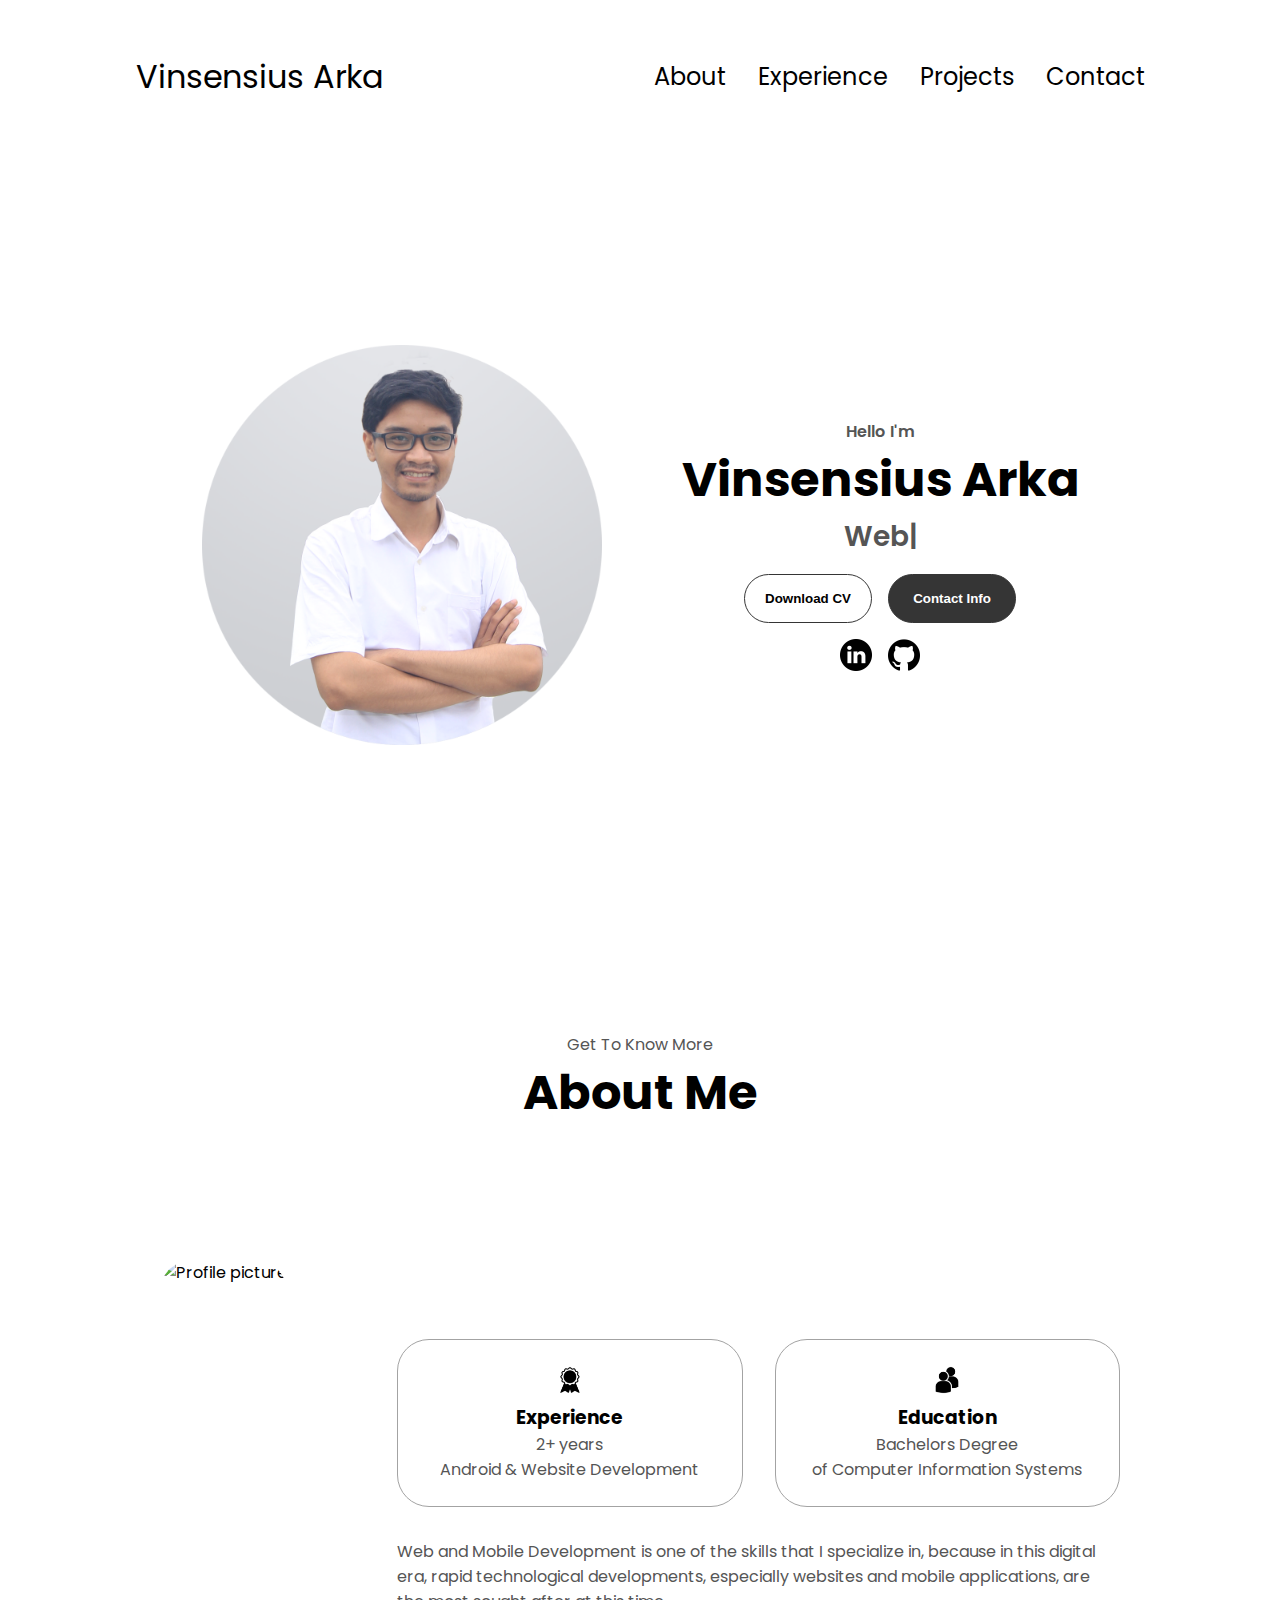
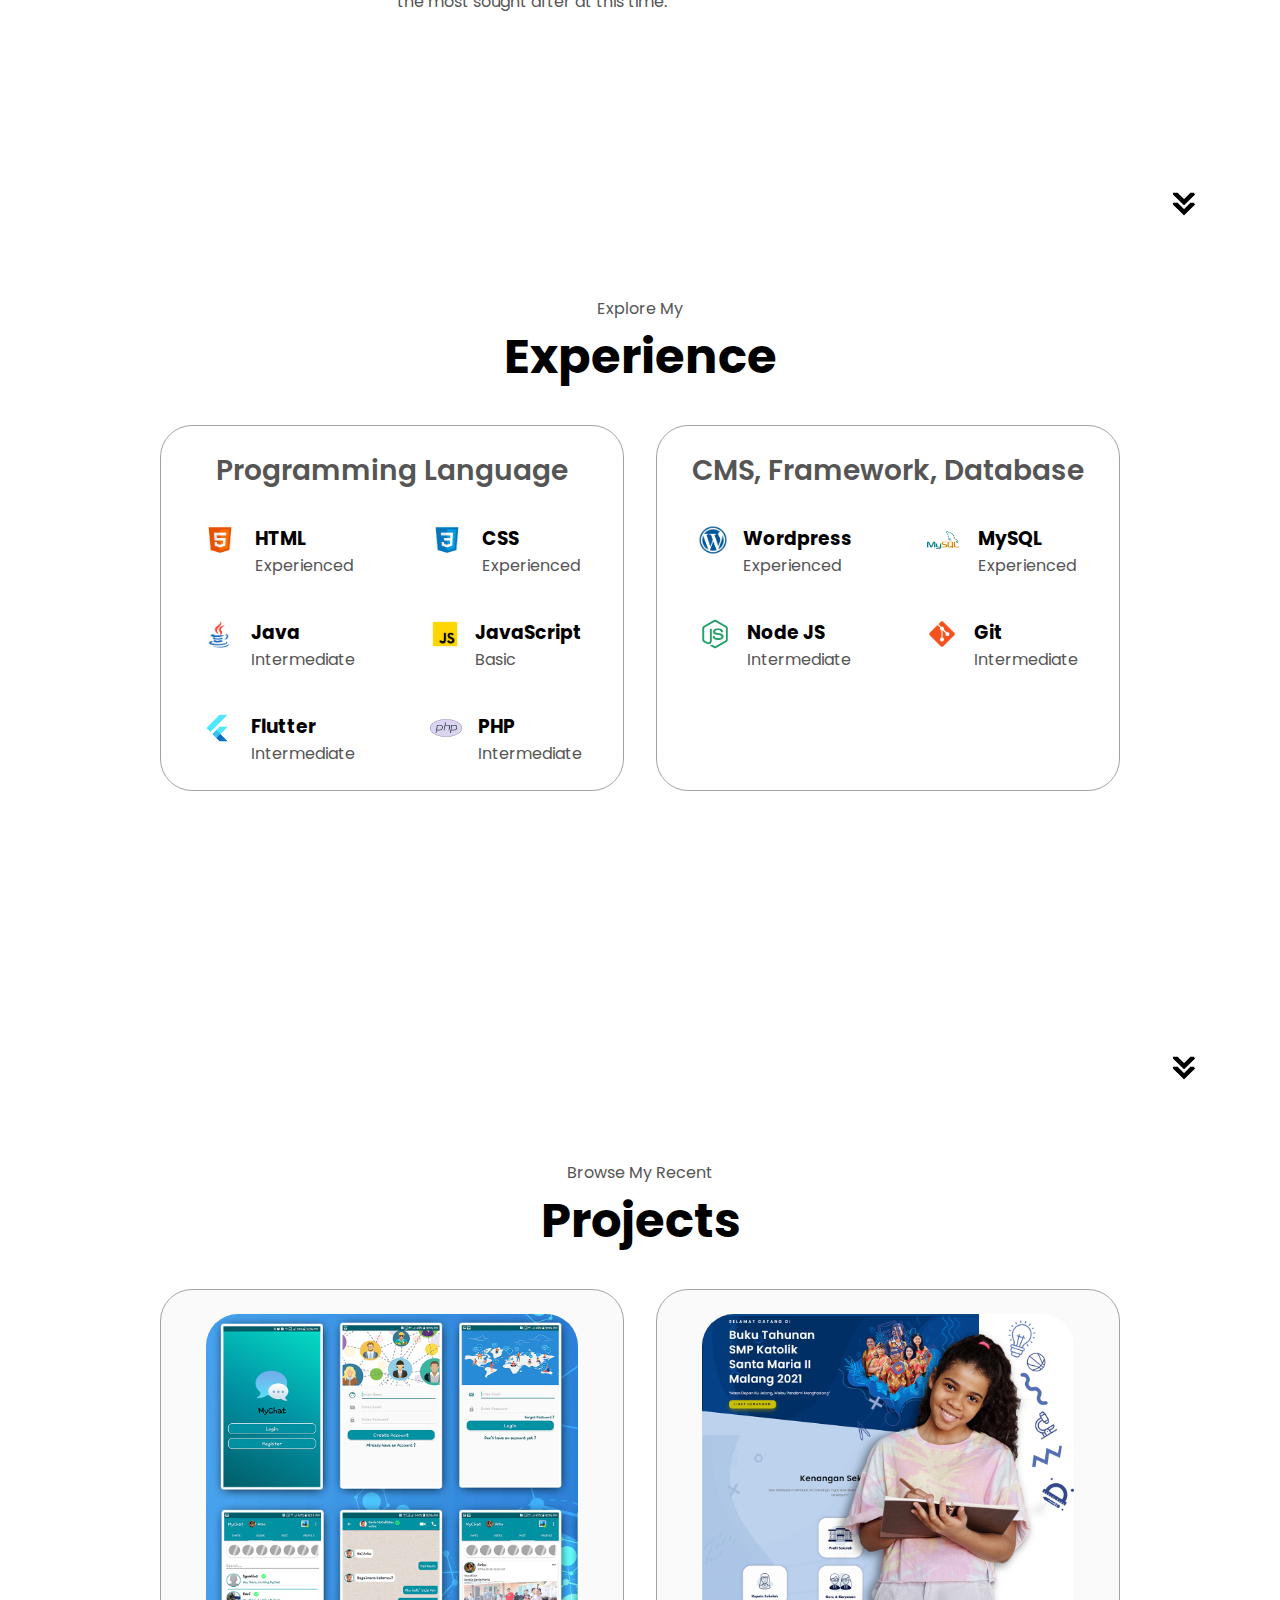
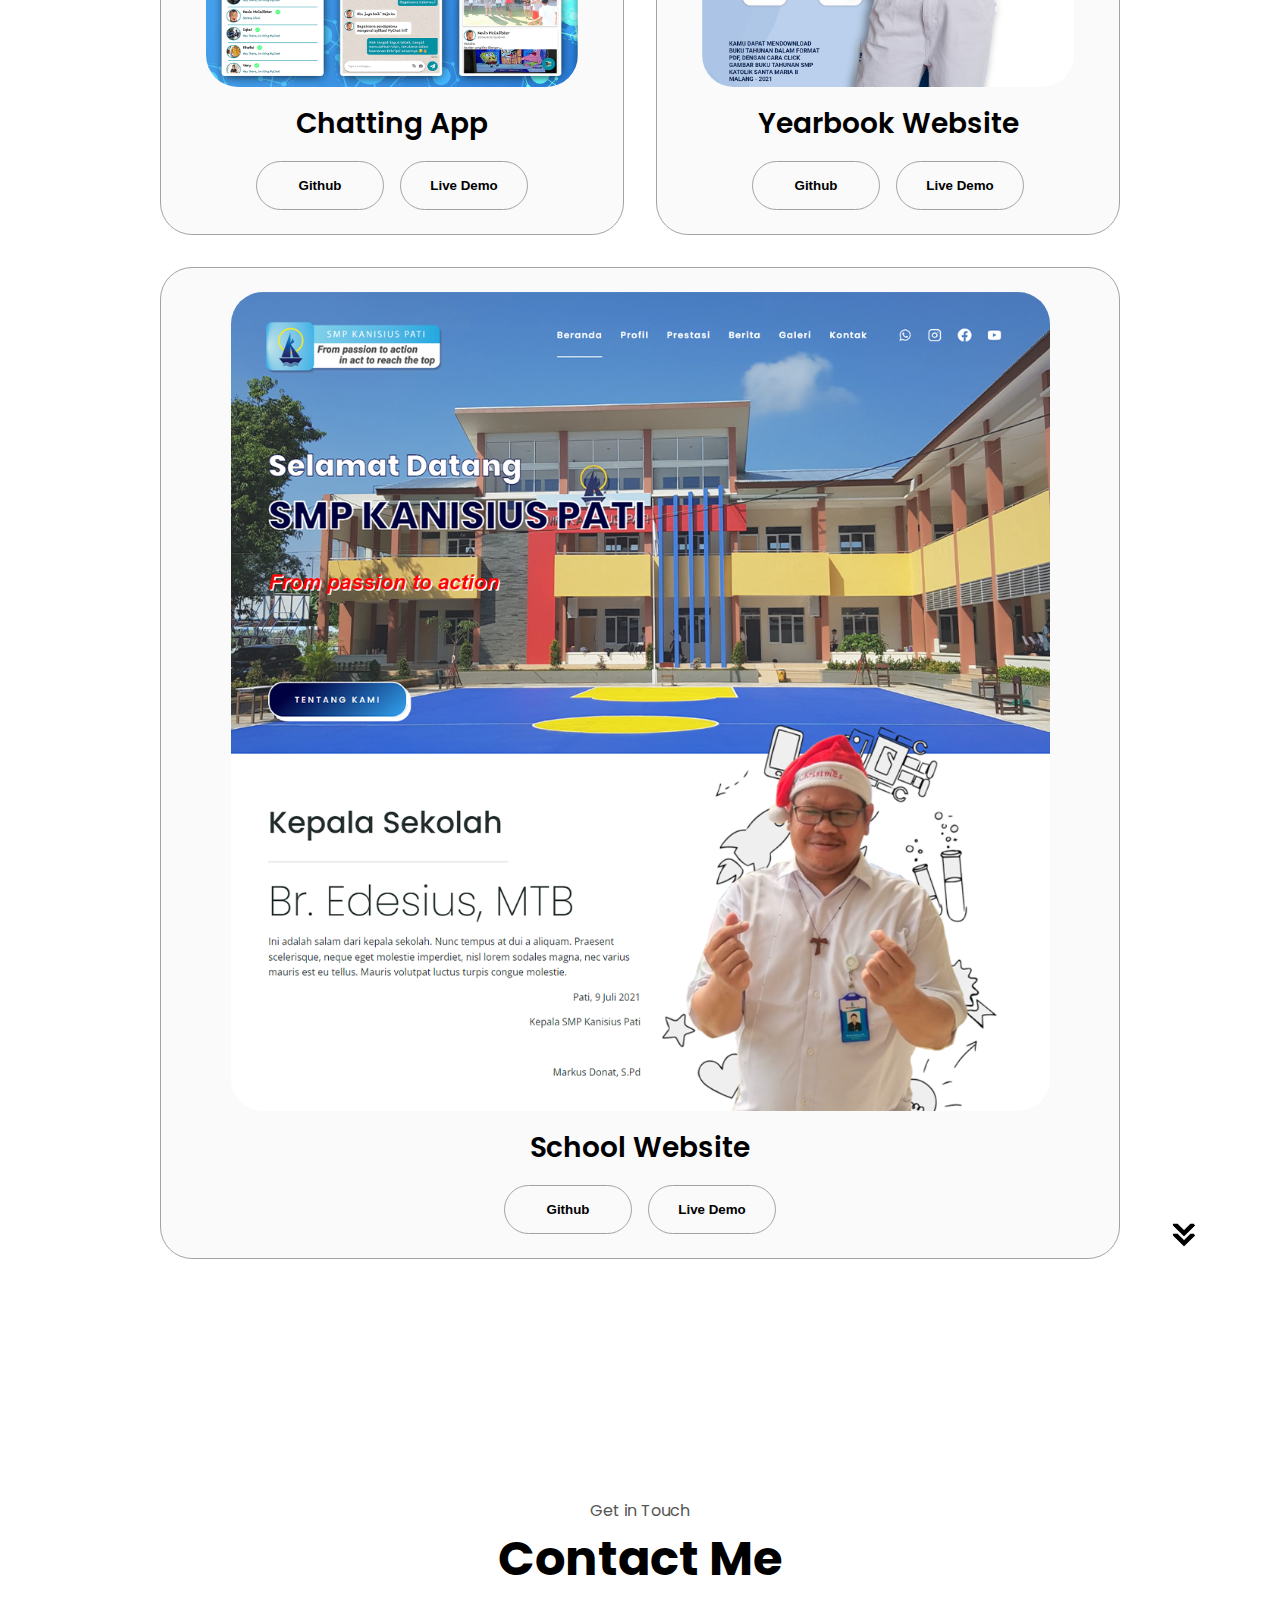
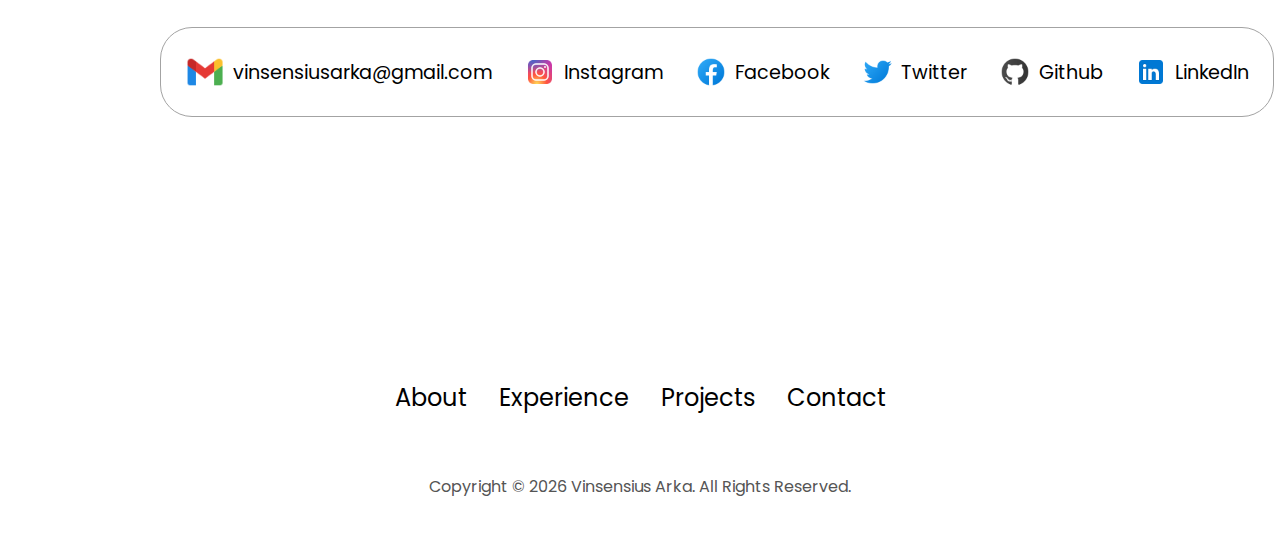
==== index.html @ d962a987 "My Website" ====
<!DOCTYPE html>
<html lang="en">
  <head>
    <meta charset="UTF-8" />
    <meta http-equiv="X-UA-Compatible" content="IE=edge" />
    <meta name="viewport" content="width=device-width, initial-scale=1.0" />
    <title>Vinsensius Arka</title>
    <link rel="shortcut icon" href="./assets/favicon.ico" type="image/x-icon">
    <link rel="stylesheet" href="style.css" />
    <link rel="stylesheet" href="mediaqueries.css" />
    <script type="text/javascript">window.$crisp=[];window.CRISP_WEBSITE_ID="7144d495-a259-47f3-8558-6c69aba74b64";(function(){d=document;s=d.createElement("script");s.src="https://client.crisp.chat/l.js";s.async=1;d.getElementsByTagName("head")[0].appendChild(s);})();</script>
  </head>
  <body>
    <nav id="desktop-nav">
      <div class="logo">Vinsensius Arka</div>
      <div>
        <ul class="nav-links">
          <li><a href="#about">About</a></li>
          <li><a href="#experience">Experience</a></li>
          <li><a href="#projects">Projects</a></li>
          <li><a href="#contact">Contact</a></li>
        </ul>
      </div>
    </nav>
    <nav id="hamburger-nav">
      <div class="logo">Vinsensius Arka</div>
      <div class="hamburger-menu">
        <div class="hamburger-icon" onclick="toggleMenu()">
          <span></span>
          <span></span>
          <span></span>
        </div>
        <div class="menu-links">
          <li><a href="#about" onclick="toggleMenu()">About</a></li>
          <li><a href="#experience" onclick="toggleMenu()">Experience</a></li>
          <li><a href="#projects" onclick="toggleMenu()">Projects</a></li>
          <li><a href="#contact" onclick="toggleMenu()">Contact</a></li>
        </div>
      </div>
    </nav>
    <section id="profile">
      <div class="section__pic-container">
        <img src="./assets/arko-pic.png" alt="Vinsensius Arka profile picture" />
      </div>
      <div class="section__text">
        <p class="section__text__p1">Hello I'm</p>
        <h1 class="title">Vinsensius Arka</h1>
        <p class="section__text__p2">
          <span class="typeWriter" data-checkVisible="true" data-end="3000" data-speed="2" data-text='["Web Developer", "Mobile Developer"]'></span></p>
        <div class="btn-container">
          <button
            class="btn btn-color-2"
            onclick="window.open('./assets/cv-vinsensiusarka.pdf')"
          >
            Download CV
          </button>
          <button class="btn btn-color-1" onclick="location.href='index.html#contact'">
            Contact Info
          </button>
        </div>
        <div id="socials-container">
          <img
            src="./assets/linkedin.png"
            alt="My LinkedIn profile"
            class="icon"
            onclick="location.href='https://www.linkedin.com/in/vinsensius-arka-a2185a229/'"/>
          <img
            src="./assets/github.png"
            alt="My Github profile"
            class="icon"
            onclick="location.href='https://github.com/vinsensiusarko'"/>
        </div>
      </div>
    </section>
    <section id="about">
      <p class="section__text__p1">Get To Know More</p>
      <h1 class="title">About Me</h1>
      <div class="section-container">
        <div class="section__pic-container">
          <img
            src="./assets/arko-about.png"
            alt="Profile picture"
            class="about-pic"
          />
        </div>
        <div class="about-details-container">
          <div class="about-containers">
            <div class="details-container">
              <img
                src="./assets/experience.png"
                alt="Experience icon"
                class="icon"
              />
              <h3>Experience</h3>
              <p>2+ years <br />Android & Website Development</p>
            </div>
            <div class="details-container">
              <img
                src="./assets/education.png"
                alt="Education icon"
                class="icon"
              />
              <h3>Education</h3>
              <p>Bachelors Degree<br />of Computer Information Systems</p>
            </div>
          </div>
          <div class="text-container">
            <p>Web and Mobile Development is one of the skills that I specialize in, because in this digital era, rapid technological developments, especially websites and mobile applications, are the most sought after at this time.</span></p>
          </div>
        </div>
      </div>
      <img
        src="./assets/arrow.png"
        alt="Arrow icon"
        class="icon arrow"
        onclick="location.href='index.html#experience'"/>
    </section>
    <section id="experience">
      <p class="section__text__p1">Explore My</p>
      <h1 class="title">Experience</h1>
      <div class="experience-details-container">
        <div class="about-containers">
          <div class="details-container">
            <h2 class="experience-sub-title">Programming Language</h2>
            <div class="article-container">
              <article>
                <img
                  src="./assets/html.png"
                  alt="Experience icon"
                  class="icon"/>
                <div>
                  <h3>HTML</h3>
                  <p>Experienced</p>
                </div>
              </article>
              <article>
                <img
                  src="./assets/css.png"
                  alt="Experience icon"
                  class="icon"/>
                <div>
                  <h3>CSS</h3>
                  <p>Experienced</p>
                </div>
              </article>
              <article>
                <img
                  src="./assets/java.png"
                  alt="Experience icon"
                  class="icon"/>
                <div>
                  <h3>Java</h3>
                  <p>Intermediate</p>
                </div>
              </article>
              <article>
                <img
                  src="./assets/javascript.png"
                  alt="Experience icon"
                  class="icon"/>
                <div>
                  <h3>JavaScript</h3>
                  <p>Basic</p>
                </div>
              </article>
              <article>
                <img
                  src="./assets/flutter.png"
                  alt="Experience icon"
                  class="icon"/>
                <div>
                  <h3>Flutter</h3>
                  <p>Intermediate</p>
                </div>
              </article>
              <article>
                <img
                  src="./assets/php.png"
                  alt="Experience icon"
                  class="icon"/>
                <div>
                  <h3>PHP</h3>
                  <p>Intermediate</p>
                </div>
              </article>
            </div>
          </div>
          <div class="details-container">
            <h2 class="experience-sub-title">CMS, Framework, Database</h2>
            <div class="article-container">
              <article>
                <img
                  src="./assets/wordpress.png"
                  alt="Experience icon"
                  class="icon"/>
                <div>
                  <h3>Wordpress</h3>
                  <p>Experienced</p>
                </div>
              </article>
              <article>
                <img
                  src="./assets/mysql.png"
                  alt="Experience icon"
                  class="icon"/>
                <div>
                  <h3>MySQL</h3>
                  <p>Experienced</p>
                </div>
              </article>
              <article>
                <img
                  src="./assets/node-js.png"
                  alt="Experience icon"
                  class="icon"/>
                <div>
                  <h3>Node JS</h3>
                  <p>Intermediate</p>
                </div>
              </article>
              <article>
                <img
                  src="./assets/git.png"
                  alt="Experience icon"
                  class="icon"/>
                <div>
                  <h3>Git</h3>
                  <p>Intermediate</p>
                </div>
              </article>
            </div>
          </div>
        </div>
      </div>
      <img
        src="./assets/arrow.png"
        alt="Arrow icon"
        class="icon arrow"
        onclick="location.href='index.html#projects'"/>
    </section>
    <section id="projects">
      <p class="section__text__p1">Browse My Recent</p>
      <h1 class="title">Projects</h1>
      <div class="experience-details-container">
        <div class="about-containers">
          <div class="details-container color-container">
            <div class="article-container">
              <img
                src="./assets/portfolio-1.png"
                alt="Project 1"
                class="project-img"
              />
            </div>
            <h2 class="experience-sub-title project-title">Chatting App</h2>
            <div class="btn-container">
              <button
                class="btn btn-color-2 project-btn"
                onclick="location.href='https://github.com/vinsensiusarko/MyChat'"
              >
                Github
              </button>
              <button
                class="btn btn-color-2 project-btn"
                onclick="location.href='#'"
              >
                Live Demo
              </button>
            </div>
          </div>
          <div class="details-container color-container">
            <div class="article-container">
              <img
                src="./assets/portfolio-2.png"
                alt="Project 2"
                class="project-img"
              />
            </div>
            <h2 class="experience-sub-title project-title">Yearbook Website</h2>
            <div class="btn-container">
              <button
                class="btn btn-color-2 project-btn"
                onclick="location.href='#'"
              >
                Github
              </button>
              <button
                class="btn btn-color-2 project-btn"
                onclick="location.href='#'"
              >
                Live Demo
              </button>
            </div>
          </div>
          <div class="details-container color-container">
            <div class="article-container">
              <img
                src="./assets/portfolio-3.png"
                alt="Project 3"
                class="project-img"
              />
            </div>
            <h2 class="experience-sub-title project-title">School Website</h2>
            <div class="btn-container">
              <button
                class="btn btn-color-2 project-btn"
                onclick="location.href='#'"
              >
                Github
              </button>
              <button
                class="btn btn-color-2 project-btn"
                onclick="location.href='https://smpkanisiuspati.sch.id/'"
              >
                Live Demo
              </button>
            </div>
          </div>
        </div>
      </div>
      <img
      src="./assets/arrow.png"
      alt="Arrow icon"
      class="icon arrow"
      onclick="location.href='index.html#contact'"/>
    </section>
    <section id="contact">
      <p class="section__text__p1">Get in Touch</p>
      <h1 class="title">Contact Me</h1>
      <div class="contact-info-upper-container">
        <div class="contact-info-container">
          <img
            src="./assets/logo-mail.png"
            alt="Email icon"
            class="icon contact-icon email-icon"/>
          <p><a href="mailto:vinsensiusarka@gmail.com">vinsensiusarka@gmail.com</a></p>
        </div>
        <div class="contact-info-container">
          <img
            src="./assets/logo-instagram.png"
            alt="LinkedIn icon"
            class="icon contact-icon"/>
          <p><a href="https://www.instagram.com/vinsensiusarko/" target="_blank">Instagram</a></p>
        </div>
        <div class="contact-info-container">
          <img
            src="./assets/logo-facebook.png"
            alt="LinkedIn icon"
            class="icon contact-icon"/>
          <p><a href="https://www.facebook.com/vinsensiusarko" target="_blank">Facebook</a></p>
        </div>
        <div class="contact-info-container">
          <img
            src="./assets/logo-twitter.png"
            alt="LinkedIn icon"
            class="icon contact-icon"/>
          <p><a href="https://twitter.com/vinsensiusarko" target="_blank">Twitter</a></p>
        </div>
        <div class="contact-info-container">
          <img
            src="./assets/logo-github.png"
            alt="LinkedIn icon"
            class="icon contact-icon"/>
          <p><a href="https://github.com/vinsensiusarko" target="_blank">Github</a></p>
        </div>
        <div class="contact-info-container">
          <img
            src="./assets/logo-linkedin.png"
            alt="LinkedIn icon"
            class="icon contact-icon"/>
          <p><a href="https://www.linkedin.com/in/vinsensius-arka-a2185a229/" target="_blank">LinkedIn</a></p>
        </div>
      </div>
    </section>
    <footer>
      <nav>
        <div class="nav-links-container">
          <ul class="nav-links">
            <li><a href="#about">About</a></li>
            <li><a href="#experience">Experience</a></li>
            <li><a href="#projects">Projects</a></li>
            <li><a href="#contact">Contact</a></li>
          </ul>
        </div>
      </nav>
      <p>Copyright &#169; <script>document.write(new Date().getFullYear())</script> Vinsensius Arka. All Rights Reserved.</p>
    </footer>
    <script src="script.js"></script>
    <script src ="typelighter.min.js"></script>
  </body>
</html>
---- style.css ----
/* GENERAL */

@import url("https://fonts.googleapis.com/css2?family=Poppins:wght@300;400;500;600&display=swap");

* {
  margin: 0;
  padding: 0;
}

body {
  font-family: "Poppins", sans-serif;
}

html {
  scroll-behavior: smooth;
}

p {
  color: rgb(85, 85, 85);
}

/* TRANSITION */

a,
.btn {
  transition: all 300ms ease;
}

/* DESKTOP NAV */

nav,
.nav-links {
  display: flex;
}

nav {
  justify-content: space-around;
  align-items: center;
  height: 17vh;
}

.nav-links {
  gap: 2rem;
  list-style: none;
  font-size: 1.5rem;
}

a {
  color: black;
  text-decoration: none;
  text-decoration-color: white;
}

a:hover {
  color: grey;
  text-decoration: underline;
  text-underline-offset: 1rem;
  text-decoration-color: rgb(181, 181, 181);
}

.logo {
  font-size: 2rem;
}

.logo:hover {
  cursor: default;
}

/* HAMBURGER MENU */

#hamburger-nav {
  display: none;
}

.hamburger-menu {
  position: relative;
  display: inline-block;
}

.hamburger-icon {
  display: flex;
  flex-direction: column;
  justify-content: space-between;
  height: 24px;
  width: 30px;
  cursor: pointer;
}

.hamburger-icon span {
  width: 100%;
  height: 2px;
  background-color: black;
  transition: all 0.3 ease-in-out;
}

.menu-links {
  position: absolute;
  top: 100%;
  right: 0;
  background-color: white;
  width: fit-content;
  max-height: 0;
  overflow: hidden;
  transition: all 0.3 ease-in-out;
}

.menu-links a {
  display: block;
  padding: 10px;
  text-align: center;
  font-size: 1.5rem;
  color: black;
  text-decoration: none;
  transition: all 0.3 ease-in-out;
}

.menu-links li {
  list-style: none;
}

.menu-links.open {
  max-height: 300px;
}

.hamburger-icon.open span:first-child {
  transform: rotate(45deg) translate(10px, 5px);
}

.hamburger-icon.open span:nth-child(2) {
  opacity: 0;
}

.hamburger-icon.open span:last-child {
  transform: rotate(-45deg) translate(10px, -5px);
}

.hamburger-icon span:first-child {
  transform: none;
}

.hamburger-icon span:first-child {
  opacity: 1;
}

.hamburger-icon span:first-child {
  transform: none;
}

/* SECTIONS */

section {
  padding-top: 4vh;
  height: 96vh;
  margin: 0 10rem;
  box-sizing: border-box;
  min-height: fit-content;
}

.section-container {
  display: flex;
}

/* PROFILE SECTION */

#profile {
  display: flex;
  justify-content: center;
  gap: 5rem;
  height: 80vh;
}

.section__pic-container {
  display: flex;
  height: 400px;
  width: 400px;
  margin: auto 0;
}

.section__text {
  align-self: center;
  text-align: center;
}

.section__text p {
  font-weight: 600;
}

.section__text__p1 {
  text-align: center;
}

.section__text__p2 {
  font-size: 1.75rem;
  margin-bottom: 1rem;
}

.title {
  font-size: 3rem;
  text-align: center;
}

#socials-container {
  display: flex;
  justify-content: center;
  margin-top: 1rem;
  gap: 1rem;
}

/* ICONS */

.icon {
  cursor: pointer;
  height: 2rem;
}

/* BUTTONS */

.btn-container {
  display: flex;
  justify-content: center;
  gap: 1rem;
}

.btn {
  font-weight: 600;
  transition: all 300ms ease;
  padding: 1rem;
  width: 8rem;
  border-radius: 2rem;
}

.btn-color-1,
.btn-color-2 {
  border: rgb(53, 53, 53) 0.1rem solid;
}

.btn-color-1:hover,
.btn-color-2:hover {
  cursor: pointer;
}

.btn-color-1,
.btn-color-2:hover {
  background: rgb(53, 53, 53);
  color: white;
}

.btn-color-1:hover {
  background: rgb(0, 0, 0);
}

.btn-color-2 {
  background: none;
}

.btn-color-2:hover {
  border: rgb(255, 255, 255) 0.1rem solid;
}

.btn-container {
  gap: 1rem;
}

/* ABOUT SECTION */

#about {
  position: relative;
}

.about-containers {
  gap: 2rem;
  margin-bottom: 2rem;
  margin-top: 2rem;
}

.about-details-container {
  justify-content: center;
  flex-direction: column;
}

.about-containers,
.about-details-container {
  display: flex;
}

.about-pic {
  border-radius: 2rem;
}

.arrow {
  position: absolute;
  right: -5rem;
  bottom: 2.5rem;
}

.details-container {
  padding: 1.5rem;
  flex: 1;
  background: white;
  border-radius: 2rem;
  border: rgb(53, 53, 53) 0.1rem solid;
  border-color: rgb(163, 163, 163);
  text-align: center;
}

.section-container {
  gap: 4rem;
  height: 80%;
}

.section__pic-container {
  height: 400px;
  width: 400px;
  margin: auto 0;
}

/* EXPERIENCE SECTION */

#experience {
  position: relative;
}

.experience-sub-title {
  color: rgb(85, 85, 85);
  font-weight: 600;
  font-size: 1.75rem;
  margin-bottom: 2rem;
}

.experience-details-container {
  display: flex;
  justify-content: center;
  flex-direction: column;
}

.article-container {
  display: flex;
  text-align: initial;
  flex-wrap: wrap;
  flex-direction: row;
  gap: 2.5rem;
  justify-content: space-around;
}

article {
  display: flex;
  width: 10rem;
  justify-content: space-around;
  gap: 0.5rem;
}

article .icon {
  cursor: default;
}

/* PROJECTS SECTION */

#projects {
  position: relative;
}

.color-container {
  border-color: rgb(163, 163, 163);
  background: rgb(250, 250, 250);
}

.project-img {
  border-radius: 2rem;
  width: 90%;
  height: 90%;
}

.project-title {
  margin: 1rem;
  color: black;
}

.project-btn {
  color: black;
  border-color: rgb(163, 163, 163);
}

/* CONTACT */

#contact {
  display: flex;
  justify-content: center;
  flex-direction: column;
  height: 70vh;
}

.contact-info-upper-container {
  display: flex;
  justify-content: center;
  border-radius: 2rem;
  border: rgb(53, 53, 53) 0.1rem solid;
  border-color: rgb(163, 163, 163);
  background: (250, 250, 250);
  margin: 2rem auto;
  padding: 0.5rem;
}

.contact-info-container {
  display: flex;
  align-items: center;
  justify-content: center;
  gap: 0.5rem;
  margin: 1rem;
}

.contact-info-container p {
  font-size: larger;
}

.contact-icon {
  cursor: default;
}

.email-icon {
  height: 2.5rem;
}

/* FOOTER SECTION */

footer {
  height: 26vh;
  margin: 0 1rem;
}

footer p {
  text-align: center;
}

/* TYPE SCRIPT */

.cursor {
  color:inherit;
  position:relative;
  font:inherit;
  color:inherit;
  line-height: inherit;
  animation: Cursor 1s infinite;
}

@keyframes Cursor{
  0%{opacity: 1;}
  50%{opacity: 0;}
  100%{opacity: 1;}
}

/*404 Not Found Style*/
.fundo{
  animation: scales 3s alternate  infinite;
  transform-origin: center;
}
.pao-baixo{
   animation: rotatepao 14s cubic-bezier(.1,.49,.41,.97)  infinite;
  transform-origin: center;
}
.pao-cima{
   animation: rotatepao 7s 1s cubic-bezier(.1,.49,.41,.97)  infinite;
  transform-origin: center;
}
.olhos{animation: olhos   2s  alternate  infinite;
   transform-origin: center;
}

.left-sparks{animation: left-sparks   4s  alternate  infinite;
      transform-origin: 150px 156px;
}

.right-sparks{animation: left-sparks   4s  alternate  infinite;
      transform-origin: 310px 150px;
}

.olhos{animation: olhos   2s  alternate  infinite;
   transform-origin: center;
}
@keyframes scales{
  from { transform: scale(0.98)}
  to{ transform: scale(1)}
}

@keyframes rotatepao{
  0% { transform:  rotate(0deg)}
  50% , 60%{ transform:  rotate(-20deg)}
  100%{  transform:  rotate(0deg) }
 
}

@keyframes olhos{
  0%{
    transform: rotateX(0deg);
  }
   100%{
    transform: rotateX(30deg);
  }
}

@keyframes left-sparks{
  0%{
    opacity: 0; 
  }
  
}


.main{
  
  min-height: 600px;
  margin: 0px auto;
  width: auto;
  max-width: 460px;
  display: flex;
  align-items: center;
  justify-content: center;
}

.path {
  stroke-dasharray: 300;
  stroke-dashoffset: 300;
  animation: dash 4s   alternate infinite;
}

@keyframes dash{
   0%, 30%{
     fill: 4B4B62;
    stroke-dashoffset:   0;
  }
   80%,100%{
     fill: transparent;
    stroke-dashoffset:  -200;
  }
}

.text_sorry{
  margin: -100px auto;
  max-width: 460px;
}
---- mediaqueries.css ----
@media screen and (max-width: 1400px) {
  #profile {
    height: 83vh;
    margin-bottom: 6rem;
  }
  .about-containers {
    flex-wrap: wrap;
  }
}

@media screen and (max-width: 1200px) {
  #desktop-nav {
    display: none;
  }
  #hamburger-nav {
    display: flex;
  }
  #experience,
  .experience-details-container {
    margin-top: 2rem;
  }
  #profile,
  .section-container {
    display: block;
  }
  .arrow {
    display: none;
  }
  section,
  .section-container {
    height: fit-content;
  }
  section {
    margin: 0 5%;
  }
  .section__pic-container {
    width: 275px;
    height: 275px;
    margin: 0 auto 2rem;
  }
  .about-containers {
    margin-top: 0;
  }
}

@media screen and (max-width: 600px) {
  #contact,
  footer {
    height: 40vh;
  }
  #profile {
    height: 83vh;
    margin-bottom: 0;
  }
  article {
    font-size: 1rem;
  }
  footer nav {
    height: fit-content;
    margin-bottom: 2rem;
  }
  .about-containers,
  .contact-info-upper-container,
  .btn-container {
    flex-wrap: wrap;
  }
  .contact-info-container {
    margin: 0;
  }
  .contact-info-container p,
  .nav-links li a {
    font-size: 1rem;
  }
  .experience-sub-title {
    font-size: 1.25rem;
  }
  .logo {
    font-size: 1.5rem;
  }
  .nav-links {
    flex-direction: column;
    gap: 0.5rem;
    text-align: center;
  }
  .section__pic-container {
    width: auto;
    height: 46vw;
    justify-content: center;
  }
  .section__text__p2 {
    font-size: 1.25rem;
  }
  .title {
    font-size: 2rem;
  }
  .text-container {
    text-align: justify;
  }
}
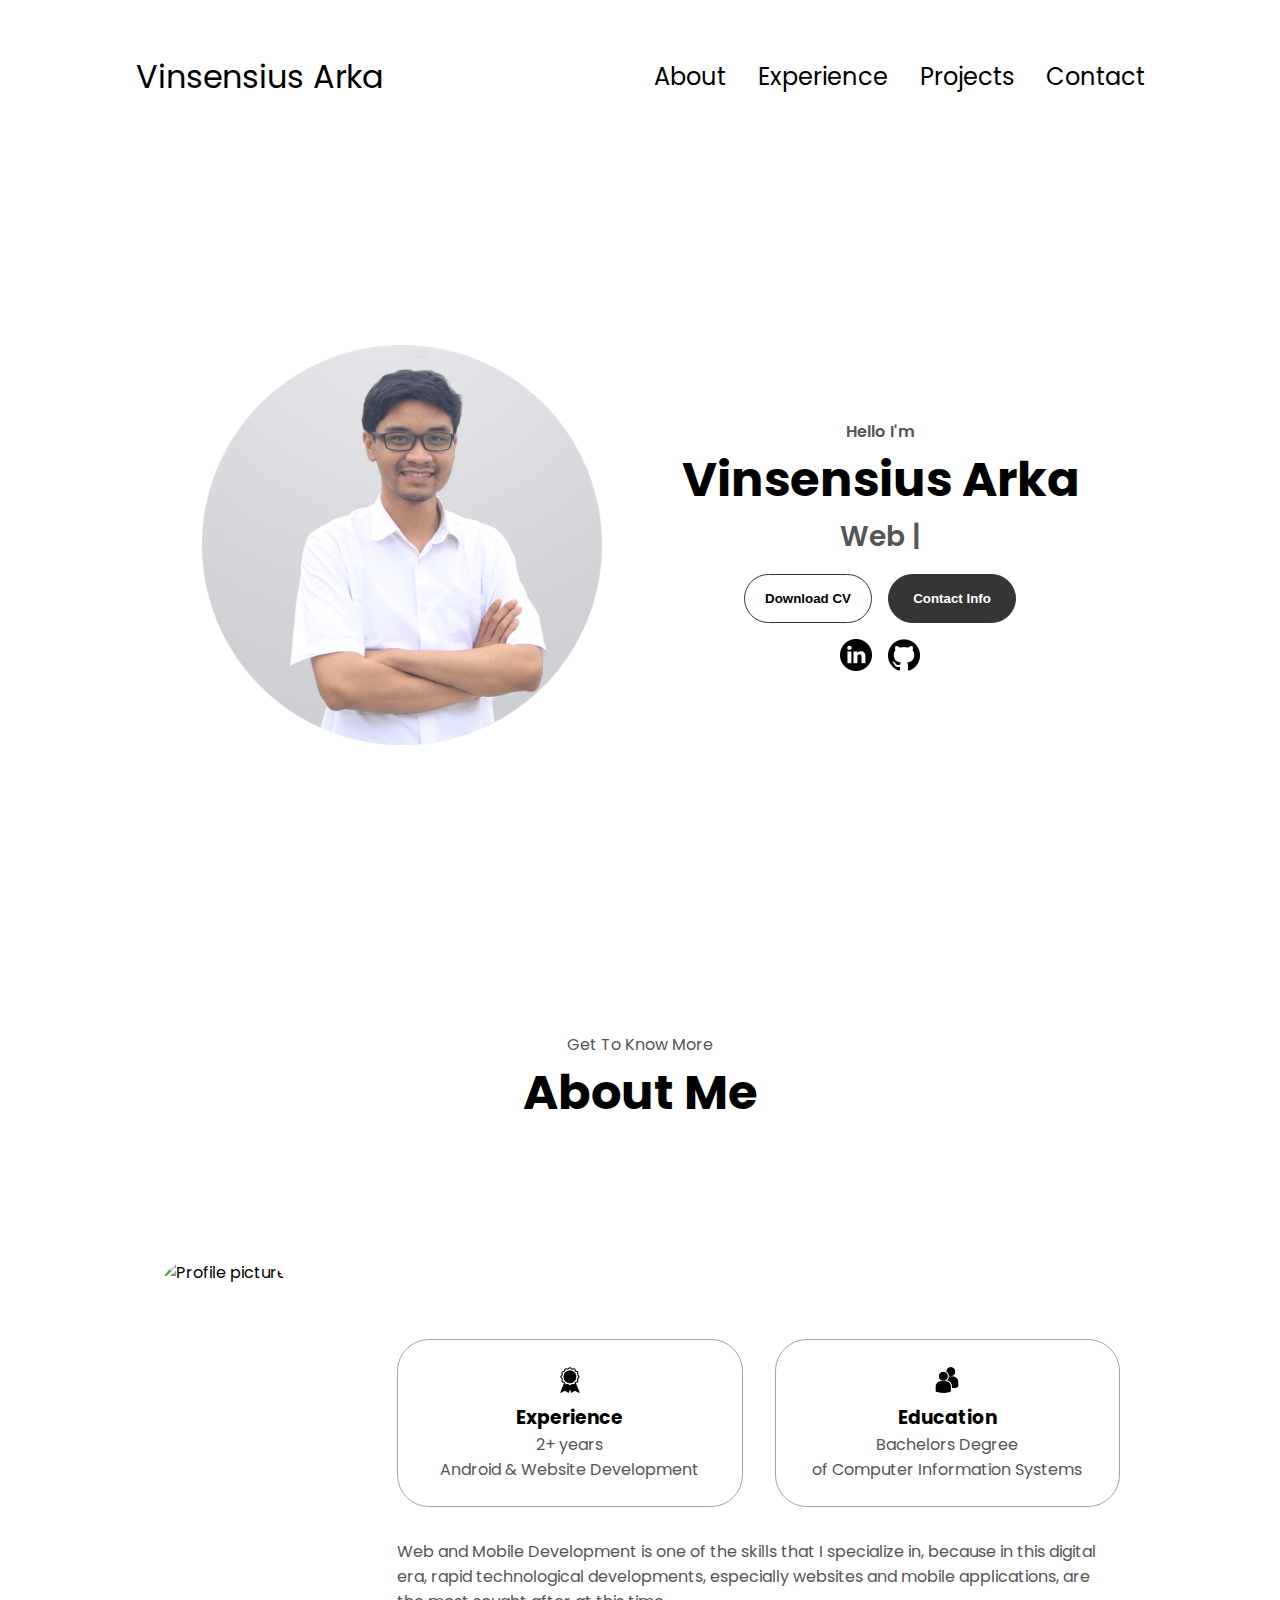
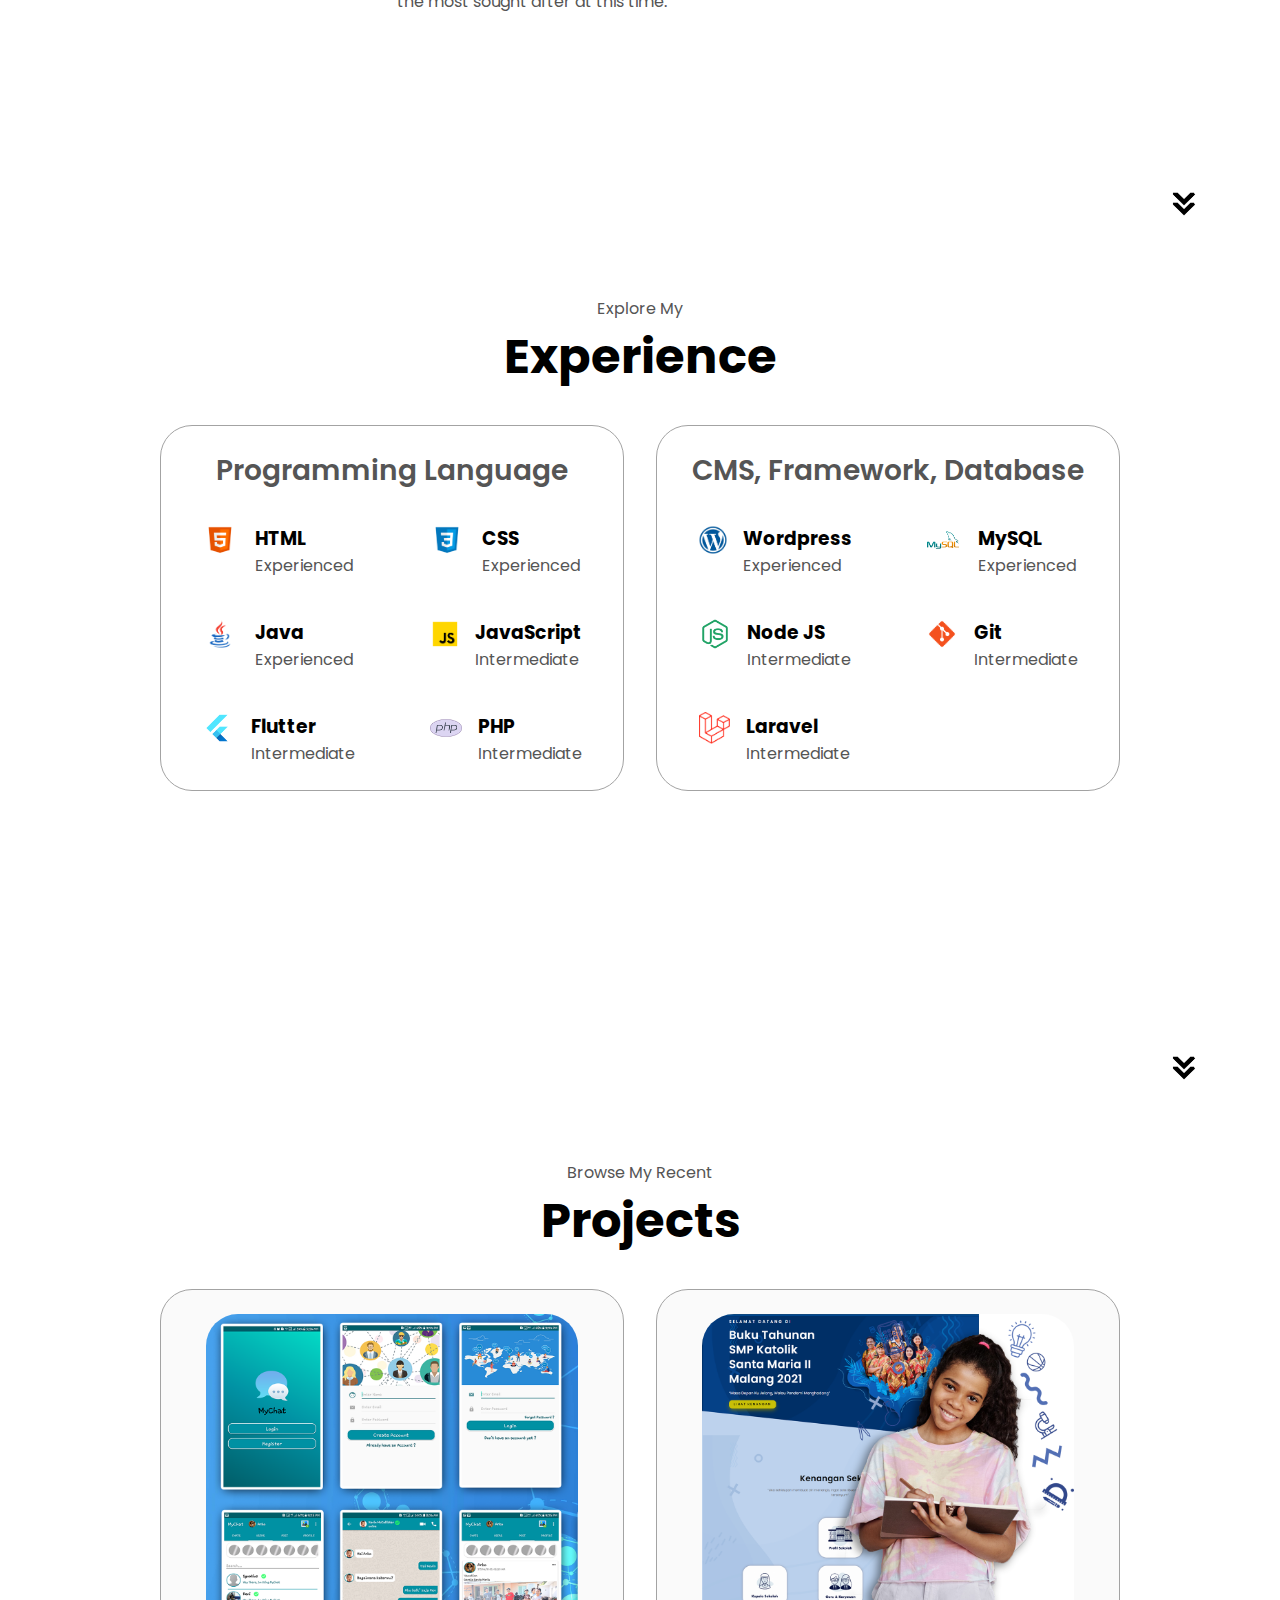
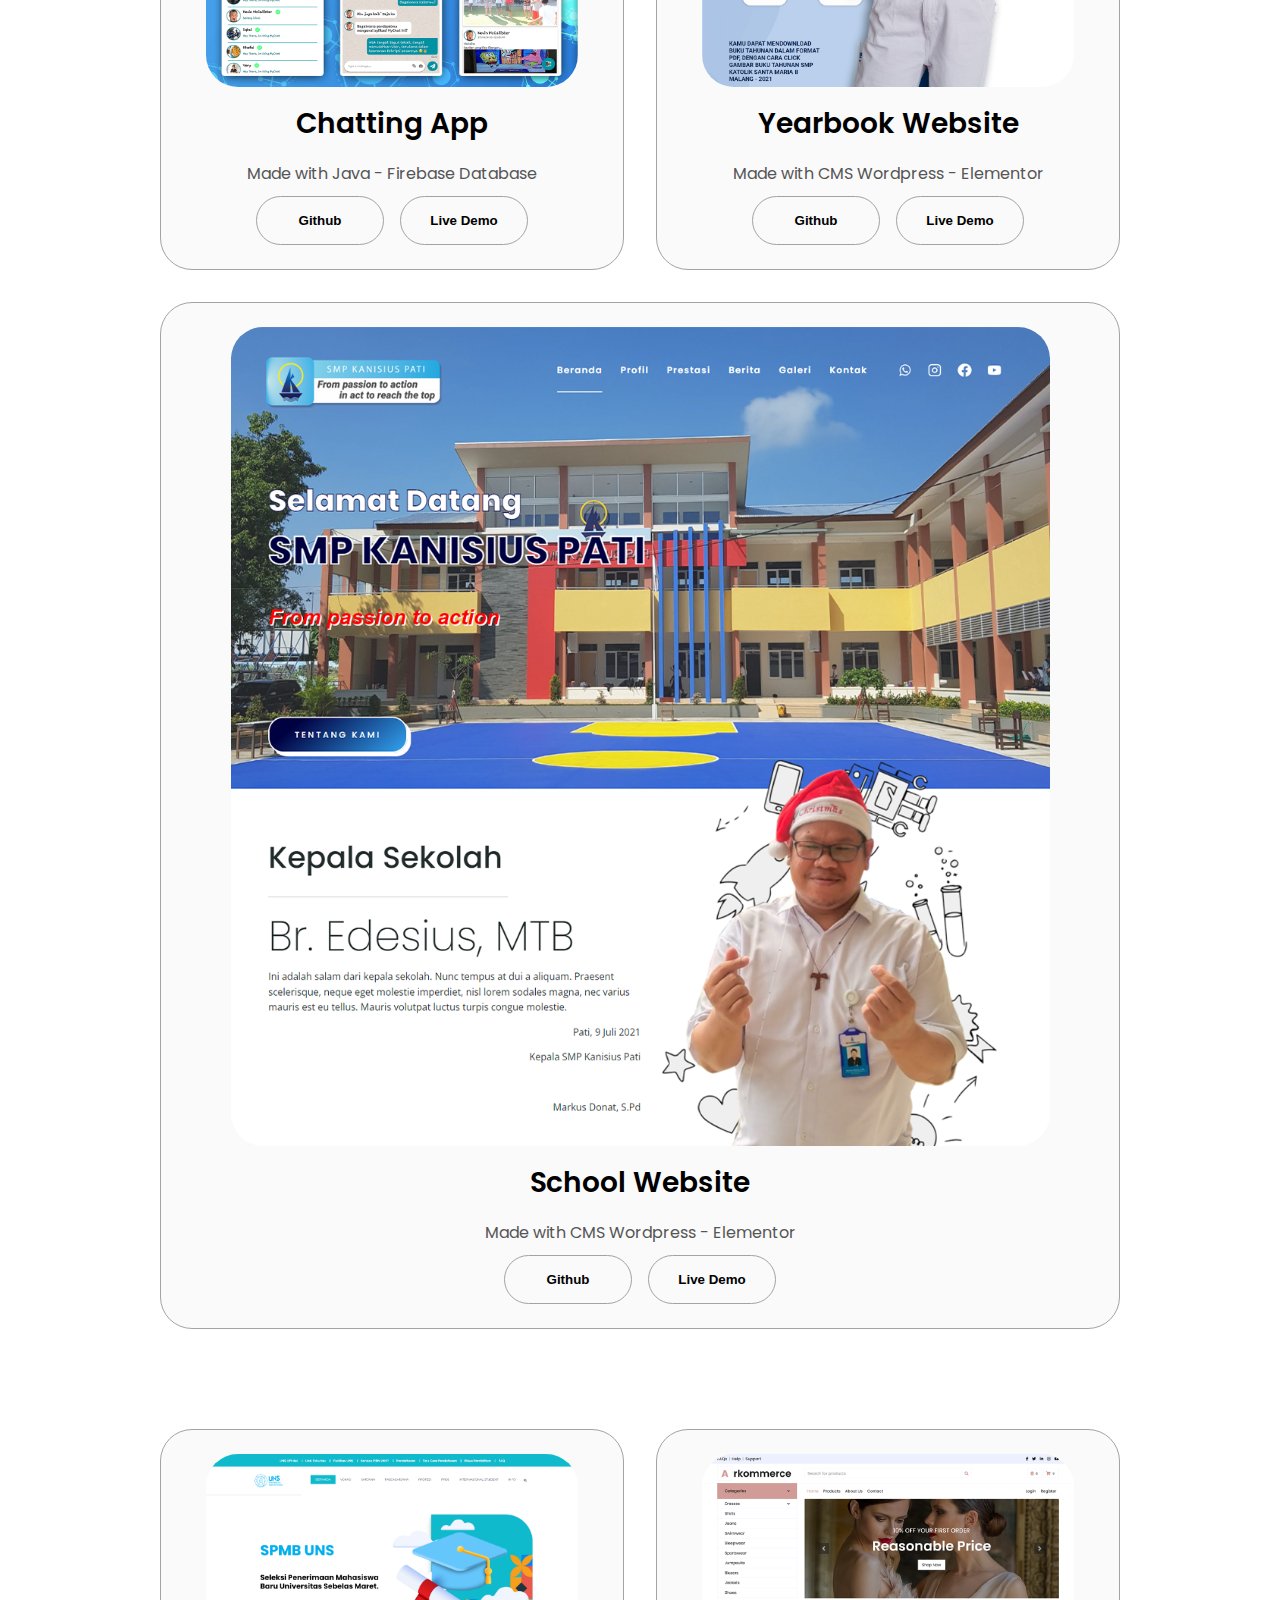
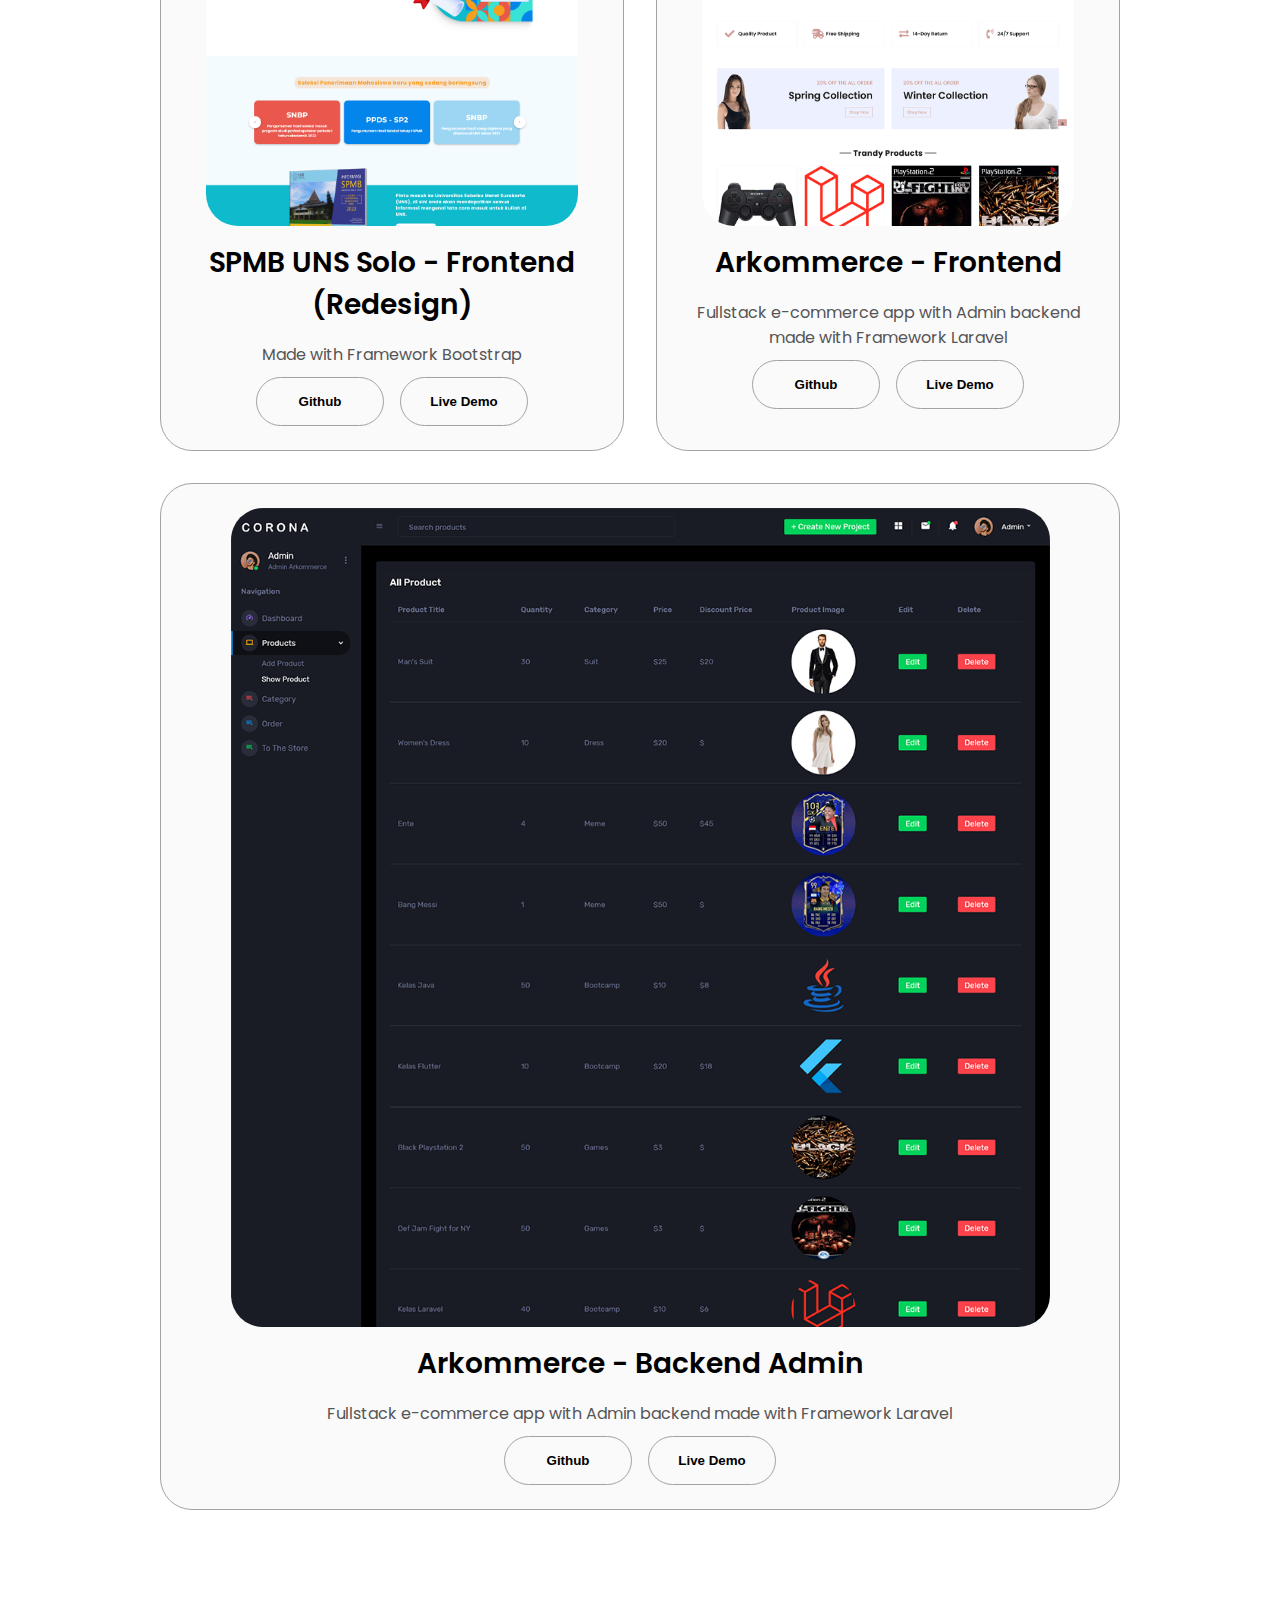
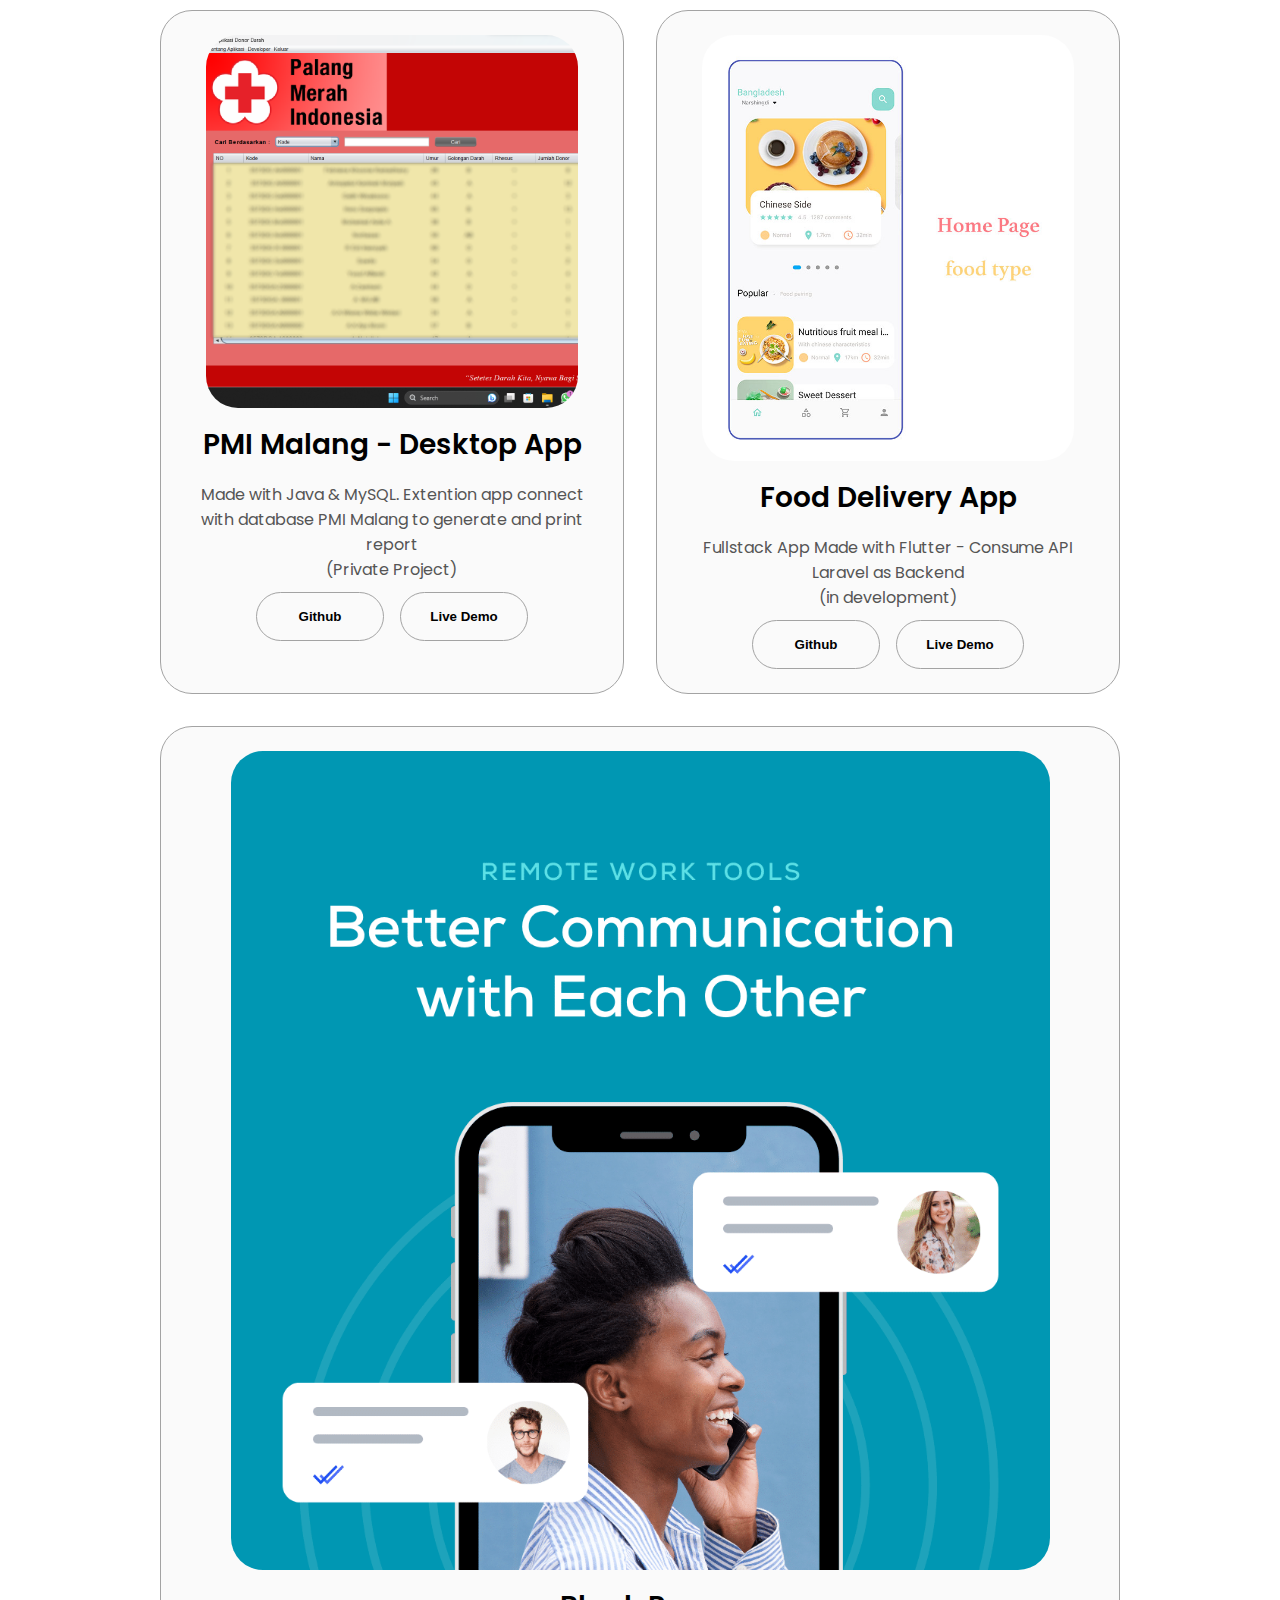
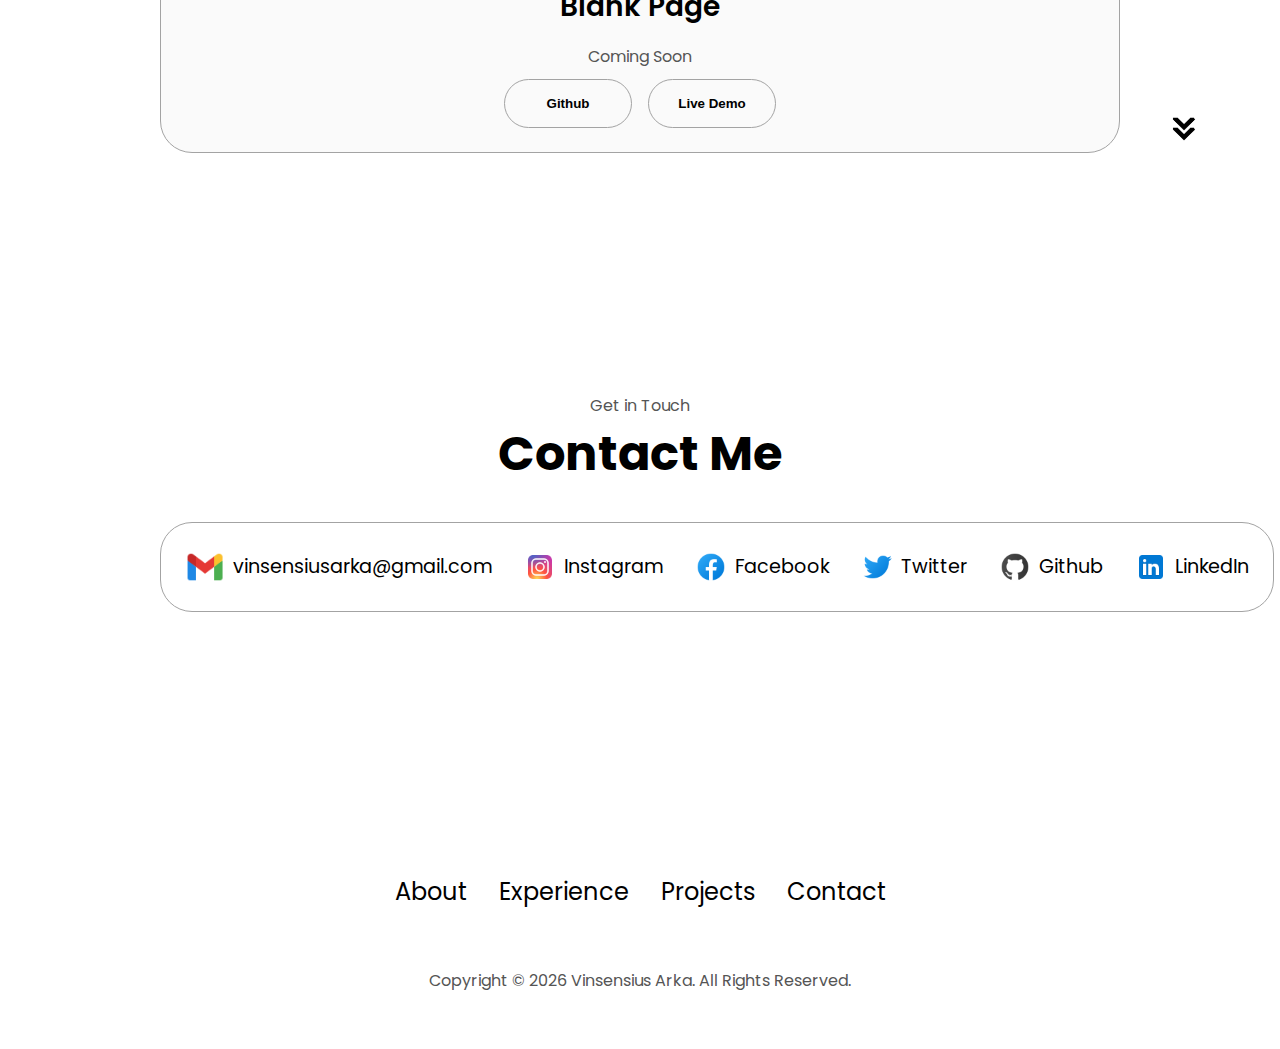
==== commit d97d79c4: "update project" ====
--- a/index.html
+++ b/index.html
@@ -150,17 +150,17 @@
                   class="icon"/>
                 <div>
                   <h3>Java</h3>
+                  <p>Experienced</p>
+                </div>
+              </article>
+              <article>
+                <img
+                  src="./assets/javascript.png"
+                  alt="Experience icon"
+                  class="icon"/>
+                <div>
+                  <h3>JavaScript</h3>
                   <p>Intermediate</p>
-                </div>
-              </article>
-              <article>
-                <img
-                  src="./assets/javascript.png"
-                  alt="Experience icon"
-                  class="icon"/>
-                <div>
-                  <h3>JavaScript</h3>
-                  <p>Basic</p>
                 </div>
               </article>
               <article>
@@ -227,6 +227,19 @@
                   <h3>Git</h3>
                   <p>Intermediate</p>
                 </div>
+              </article>
+              <article>
+                <img
+                  src="./assets/laravel.png"
+                  alt="Experience icon"
+                  class="icon"/>
+                <div>
+                  <h3>Laravel</h3>
+                  <p>Intermediate</p>
+                </div>
+              </article>
+              <article>
+                
               </article>
             </div>
           </div>
@@ -252,16 +265,17 @@
               />
             </div>
             <h2 class="experience-sub-title project-title">Chatting App</h2>
-            <div class="btn-container">
-              <button
-                class="btn btn-color-2 project-btn"
-                onclick="location.href='https://github.com/vinsensiusarko/MyChat'"
-              >
-                Github
-              </button>
-              <button
-                class="btn btn-color-2 project-btn"
-                onclick="location.href='#'"
+            <p style="padding-bottom: 10px;">Made with Java - Firebase Database</p>
+            <div class="btn-container">
+              <button
+                class="btn btn-color-2 project-btn"
+                onclick=" window.open('https://github.com/vinsensiusarko/MyChat','_blank')"
+              >
+                Github
+              </button>
+              <button
+                class="btn btn-color-2 project-btn"
+                onclick=" window.open('https://drive.google.com/file/d/1s-HaHScdRtdgaEALp0UHUAGyKisrrhkq/view?usp=sharing','_blank')"
               >
                 Live Demo
               </button>
@@ -276,16 +290,17 @@
               />
             </div>
             <h2 class="experience-sub-title project-title">Yearbook Website</h2>
-            <div class="btn-container">
-              <button
-                class="btn btn-color-2 project-btn"
-                onclick="location.href='#'"
-              >
-                Github
-              </button>
-              <button
-                class="btn btn-color-2 project-btn"
-                onclick="location.href='#'"
+            <p style="padding-bottom: 10px;">Made with CMS Wordpress - Elementor</p>
+            <div class="btn-container">
+              <button
+                class="btn btn-color-2 project-btn"
+                onclick="location.href='/#'"
+              >
+                Github
+              </button>
+              <button
+                class="btn btn-color-2 project-btn"
+                onclick=" window.open('http://smpk2santamaria-malang.com','_blank')"
               >
                 Live Demo
               </button>
@@ -300,16 +315,189 @@
               />
             </div>
             <h2 class="experience-sub-title project-title">School Website</h2>
-            <div class="btn-container">
-              <button
-                class="btn btn-color-2 project-btn"
-                onclick="location.href='#'"
-              >
-                Github
-              </button>
-              <button
-                class="btn btn-color-2 project-btn"
-                onclick="location.href='https://smpkanisiuspati.sch.id/'"
+            <p style="padding-bottom: 10px;">Made with CMS Wordpress - Elementor</p>
+            <div class="btn-container">
+              <button
+                class="btn btn-color-2 project-btn"
+                onclick="location.href='/#'"
+              >
+                Github
+              </button>
+              <button
+                class="btn btn-color-2 project-btn"
+                onclick=" window.open('http://smpkanisiuspati.sch.id','_blank')"
+              >
+                Live Demo
+              </button>
+            </div>
+          </div>
+        </div>
+      </div>
+    </section>
+
+    <section id="projects">
+      <div class="experience-details-container">
+        <div class="about-containers">
+          <div class="details-container color-container">
+            <div class="article-container">
+              <img
+                src="./assets/portfolio-4.png"
+                alt="Project 1"
+                class="project-img"
+              />
+            </div>
+            <h2 class="experience-sub-title project-title">SPMB UNS Solo - Frontend (Redesign)</h2>
+            <p style="padding-bottom: 10px;">Made with Framework Bootstrap</p>
+            <div class="btn-container">
+              <button
+                class="btn btn-color-2 project-btn"
+                onclick=" window.open('https://github.com/vinsensiusarko/MyChat','_blank')"
+              >
+                Github
+              </button>
+              <button
+                class="btn btn-color-2 project-btn"
+                onclick=" window.open('https://spmb-uns-solo.web.app','_blank')"
+              >
+                Live Demo
+              </button>
+            </div>
+          </div>
+          <div class="details-container color-container">
+            <div class="article-container">
+              <img
+                src="./assets/portfolio-5.png"
+                alt="Project 2"
+                class="project-img"
+              />
+            </div>
+            <h2 class="experience-sub-title project-title">Arkommerce - Frontend</h2>
+            <p style="padding-bottom: 10px;">Fullstack e-commerce app with Admin backend made with Framework Laravel</p>
+            <div class="btn-container">
+              <button
+                class="btn btn-color-2 project-btn"
+                onclick=" window.open('https://github.com/vinsensiusarko/arkommerce','_blank')"
+              >
+                Github
+              </button>
+              <button
+                class="btn btn-color-2 project-btn"
+                onclick=" window.open('https://arkommerce-production.up.railway.app','_blank')"
+              >
+                Live Demo
+              </button>
+            </div>
+          </div>
+          <div class="details-container color-container">
+            <div class="article-container">
+              <img
+                src="./assets/portfolio-6.png"
+                alt="Project 3"
+                class="project-img"
+              />
+            </div>
+            <h2 class="experience-sub-title project-title">Arkommerce - Backend Admin</h2>
+            <p style="padding-bottom: 10px;">Fullstack e-commerce app with Admin backend made with Framework Laravel</p>
+            <div class="btn-container">
+              <button
+                class="btn btn-color-2 project-btn"
+                disabled
+                onclick=" window.open('https://github.com/vinsensiusarko/arkommerce','_blank')"
+              >
+                Github
+              </button>
+              <button
+                class="btn btn-color-2 project-btn"
+                disabled
+                onclick=" window.open('https://arkommerce-production.up.railway.app','_blank')"
+              >
+                Live Demo
+              </button>
+            </div>
+          </div>
+        </div>
+      </div>
+    </section>
+
+    <section id="projects">
+      <div class="experience-details-container">
+        <div class="about-containers">
+          <div class="details-container color-container">
+            <div class="article-container">
+              <img
+                src="./assets/portfolio-7.png"
+                alt="Project 1"
+                class="project-img"
+              />
+            </div>
+            <h2 class="experience-sub-title project-title">PMI Malang - Desktop App</h2>
+            <p style="padding-bottom: 10px;">Made with Java & MySQL. Extention app connect with database PMI Malang to generate and print report <br>(Private Project)</p>
+            <div class="btn-container">
+              <button
+                class="btn btn-color-2 project-btn"
+                disabled
+                onclick=" window.open('/#','_blank')"
+              >
+                Github
+              </button>
+              <button
+                class="btn btn-color-2 project-btn"
+                disabled
+                onclick=" window.open('/#','_blank')"
+              >
+                Live Demo
+              </button>
+            </div>
+          </div>
+          <div class="details-container color-container">
+            <div class="article-container">
+              <img
+                src="./assets/portfolio-8.jpg"
+                alt="Project 3"
+                class="project-img"
+              />
+            </div>
+            <h2 class="experience-sub-title project-title">Food Delivery App</h2>
+            <p style="padding-bottom: 10px;">Fullstack App Made with Flutter - Consume API Laravel as Backend <br>(in development)</p>
+            <div class="btn-container">
+              <button
+                class="btn btn-color-2 project-btn"
+                disabled
+                onclick=" window.open('/#','_blank')"
+              >
+                Github
+              </button>
+              <button
+                class="btn btn-color-2 project-btn"
+                disabled
+                onclick=" window.open('/#','_blank')"
+              >
+                Live Demo
+              </button>
+            </div>
+          </div>
+          <div class="details-container color-container">
+            <div class="article-container">
+              <img
+                src="./assets/project-1.png"
+                alt="Project 2"
+                class="project-img"
+              />
+            </div>
+            <h2 class="experience-sub-title project-title">Blank Page</h2>
+            <p style="padding-bottom: 10px;">Coming Soon</p>
+            <div class="btn-container">
+              <button
+                class="btn btn-color-2 project-btn"
+                disabled
+                onclick=" window.open('/#','_blank')"
+              >
+                Github
+              </button>
+              <button
+                class="btn btn-color-2 project-btn"
+                disabled
+                onclick=" window.open('/#','_blank')"
               >
                 Live Demo
               </button>
@@ -323,6 +511,7 @@
       class="icon arrow"
       onclick="location.href='index.html#contact'"/>
     </section>
+
     <section id="contact">
       <p class="section__text__p1">Get in Touch</p>
       <h1 class="title">Contact Me</h1>
@@ -387,4 +576,4 @@
     <script src="script.js"></script>
     <script src ="typelighter.min.js"></script>
   </body>
-</html>
+</html>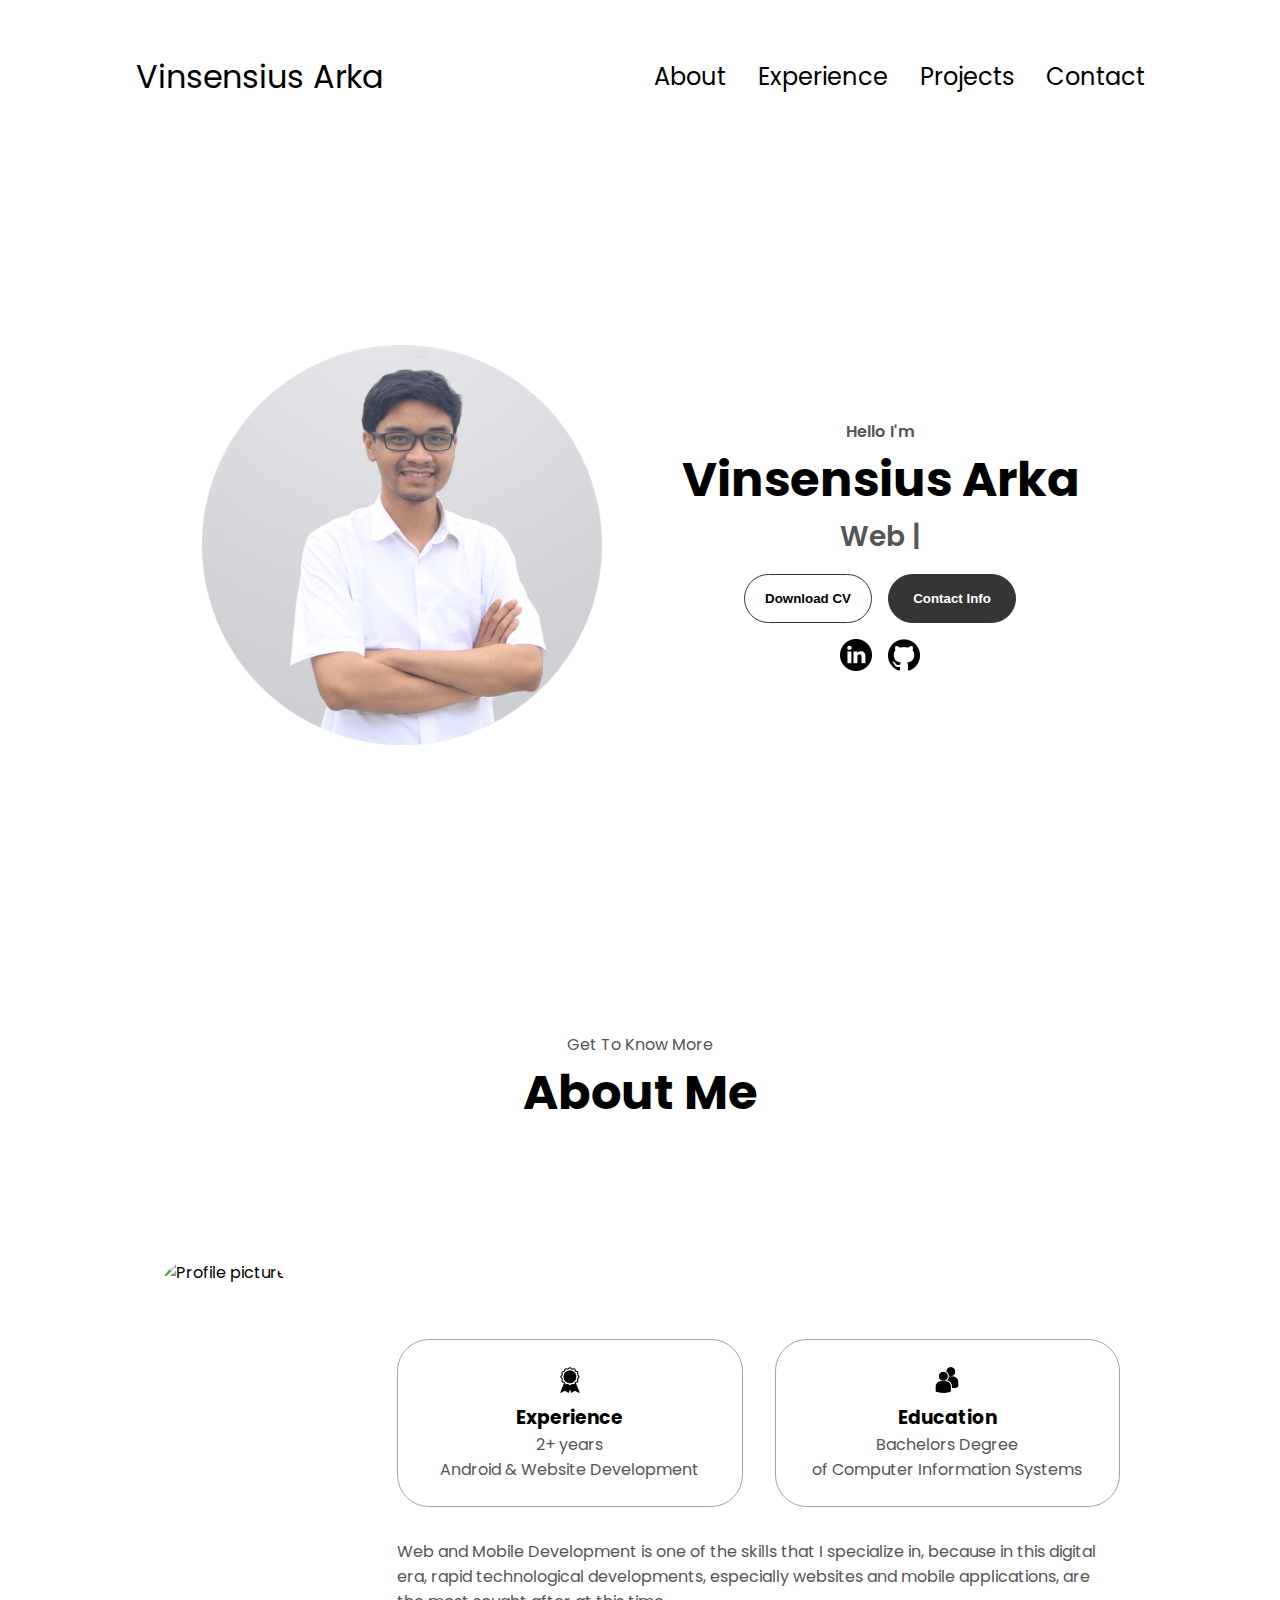
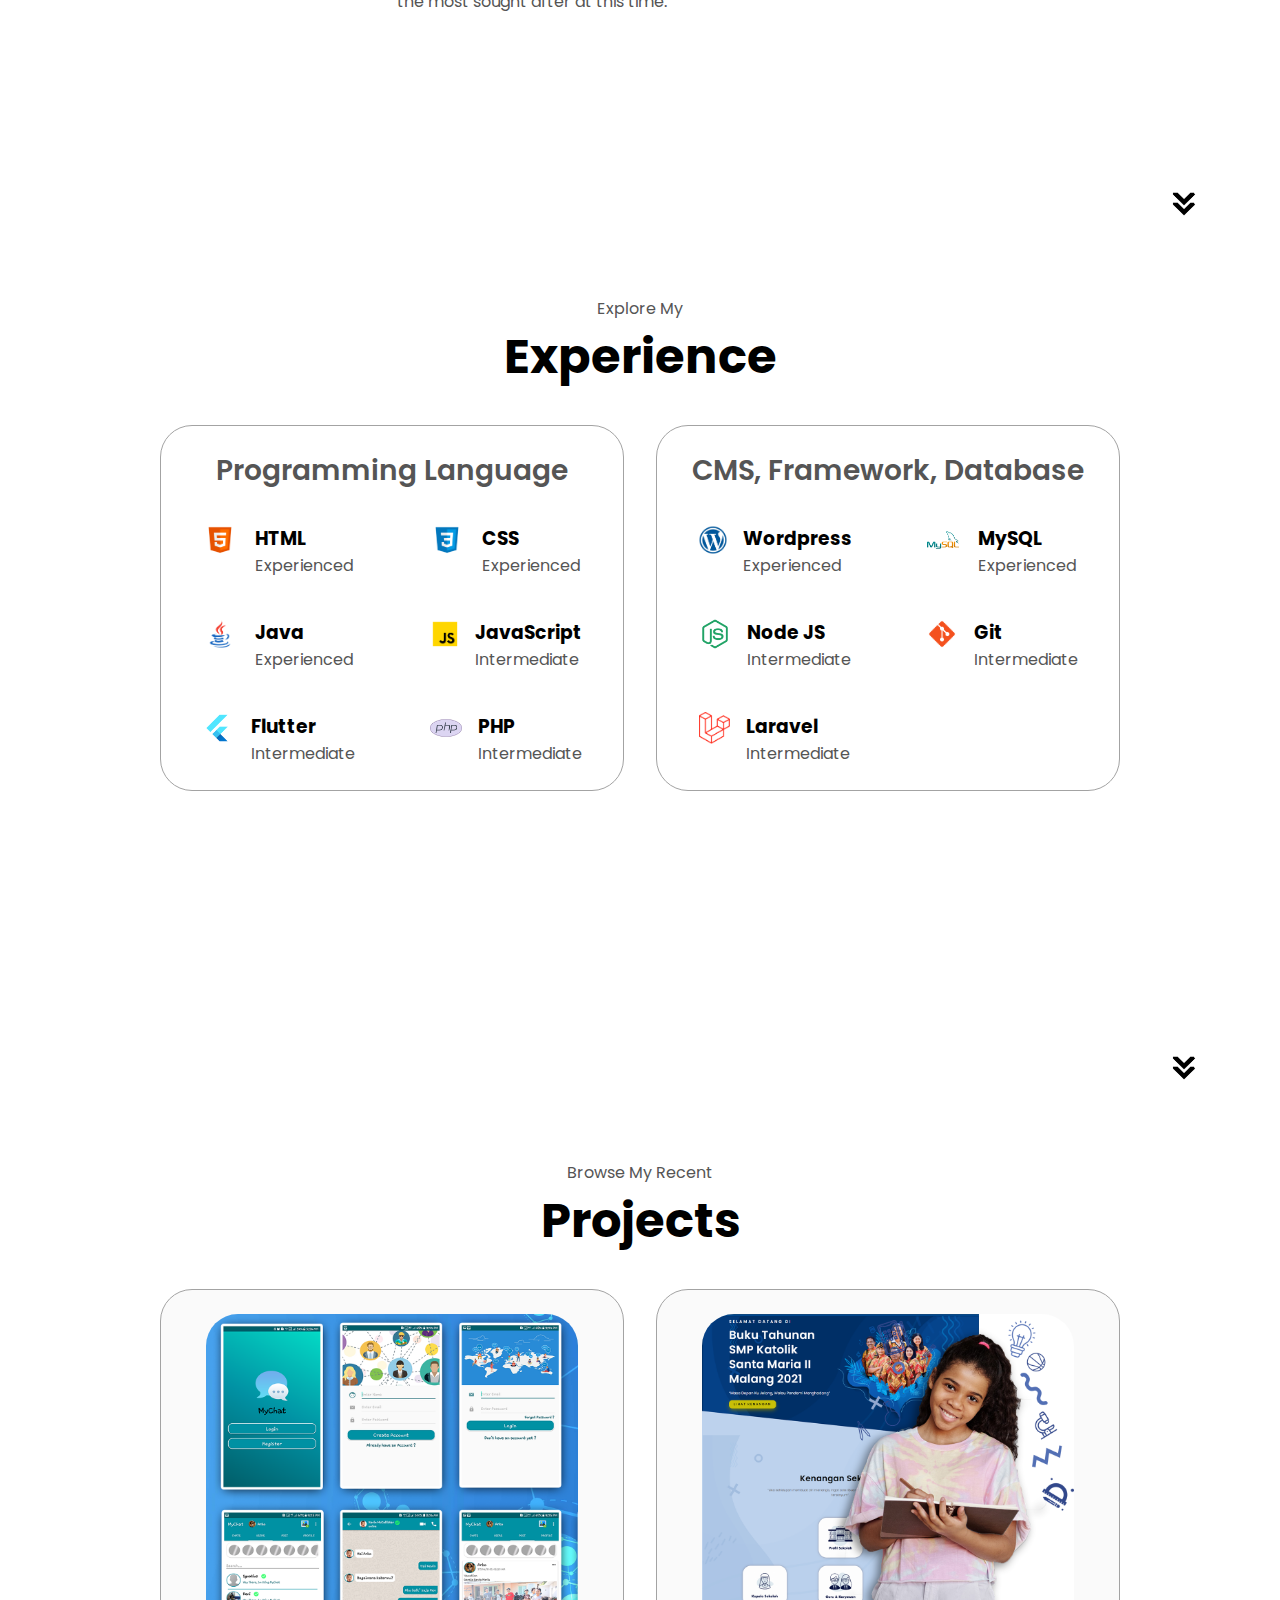
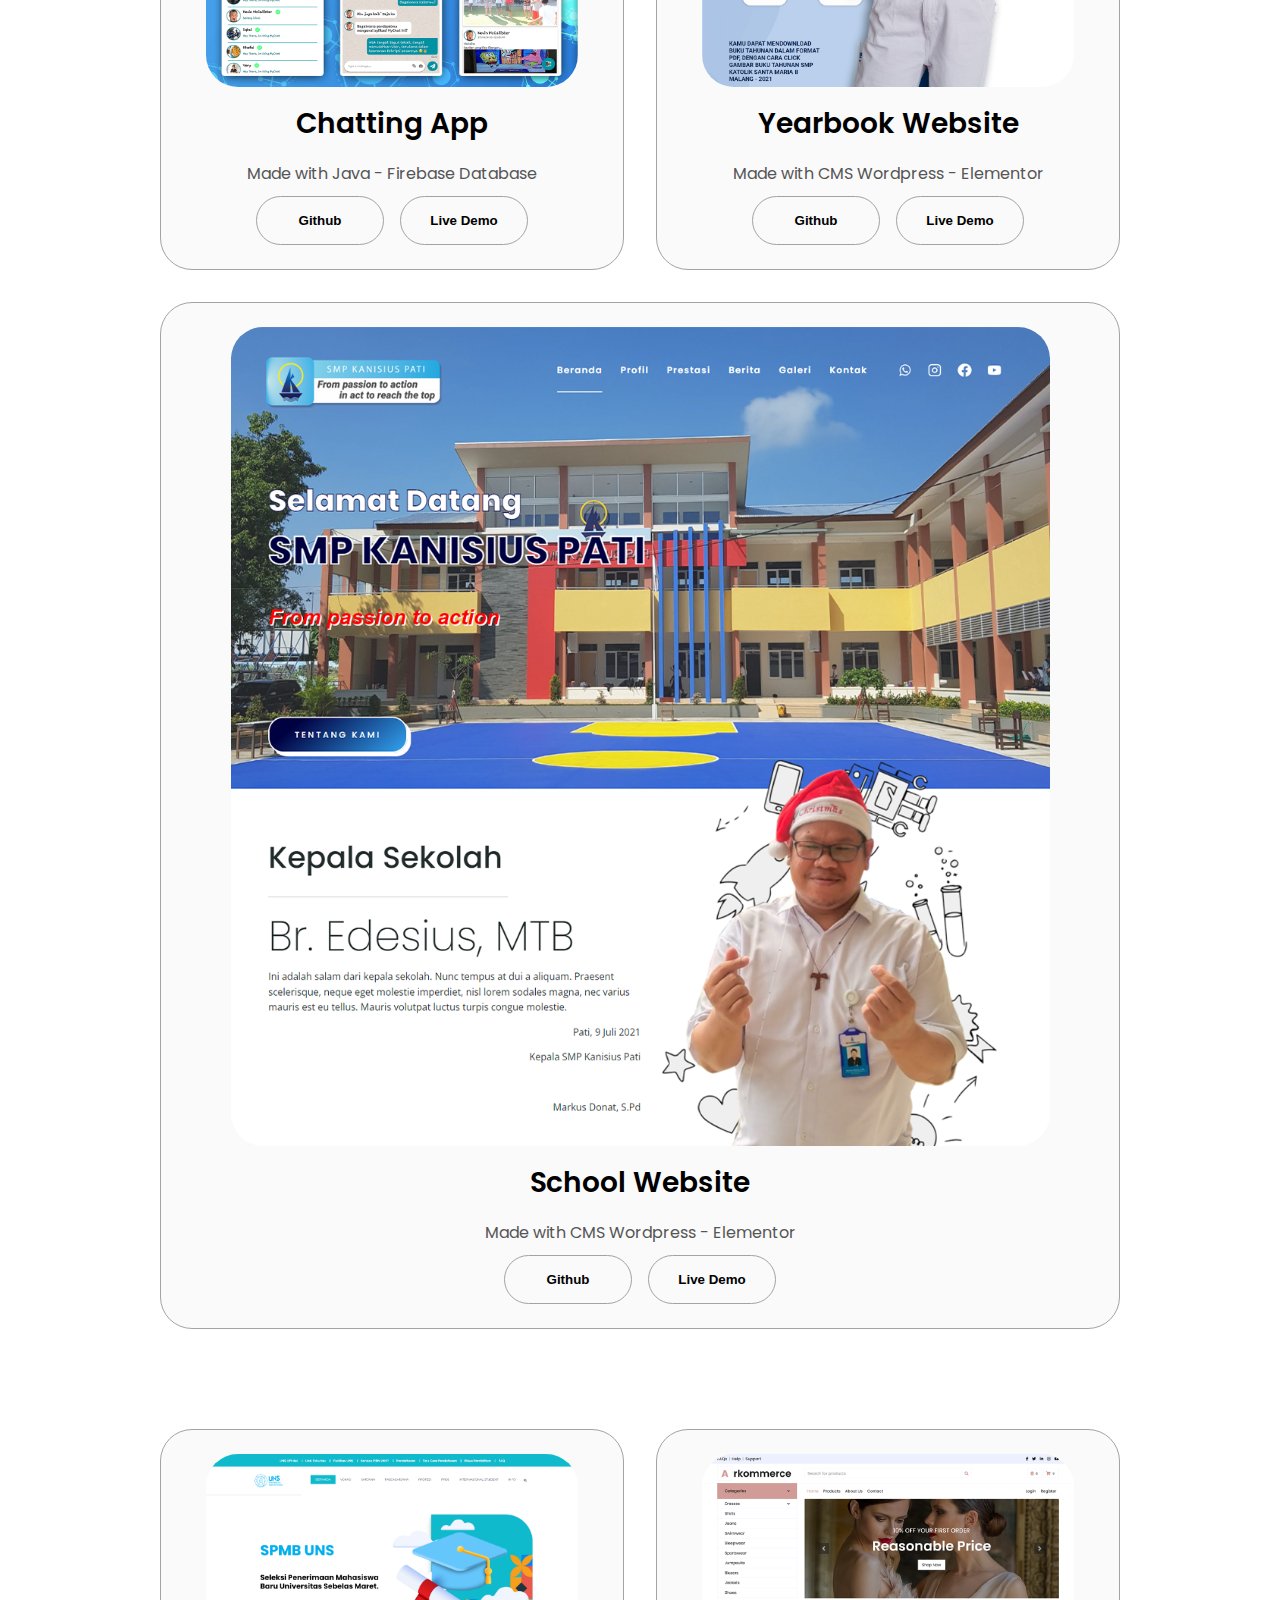
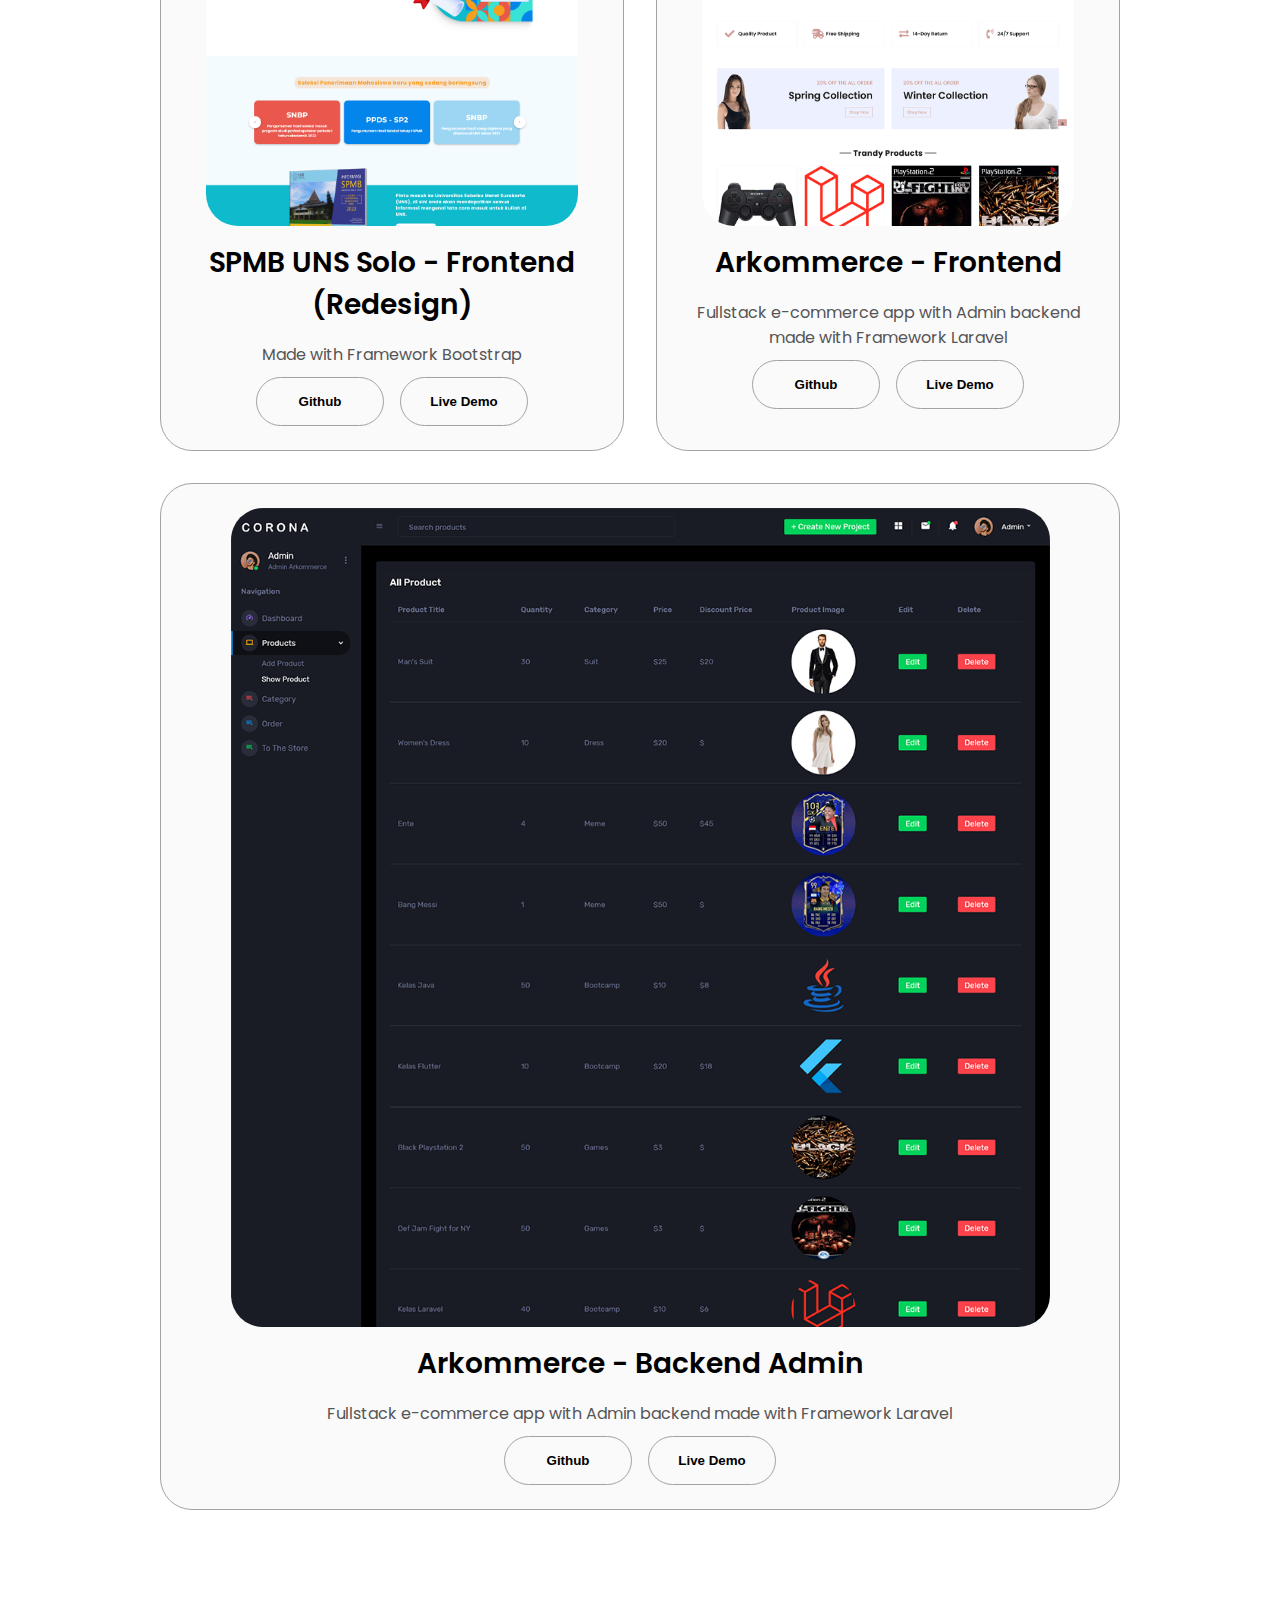
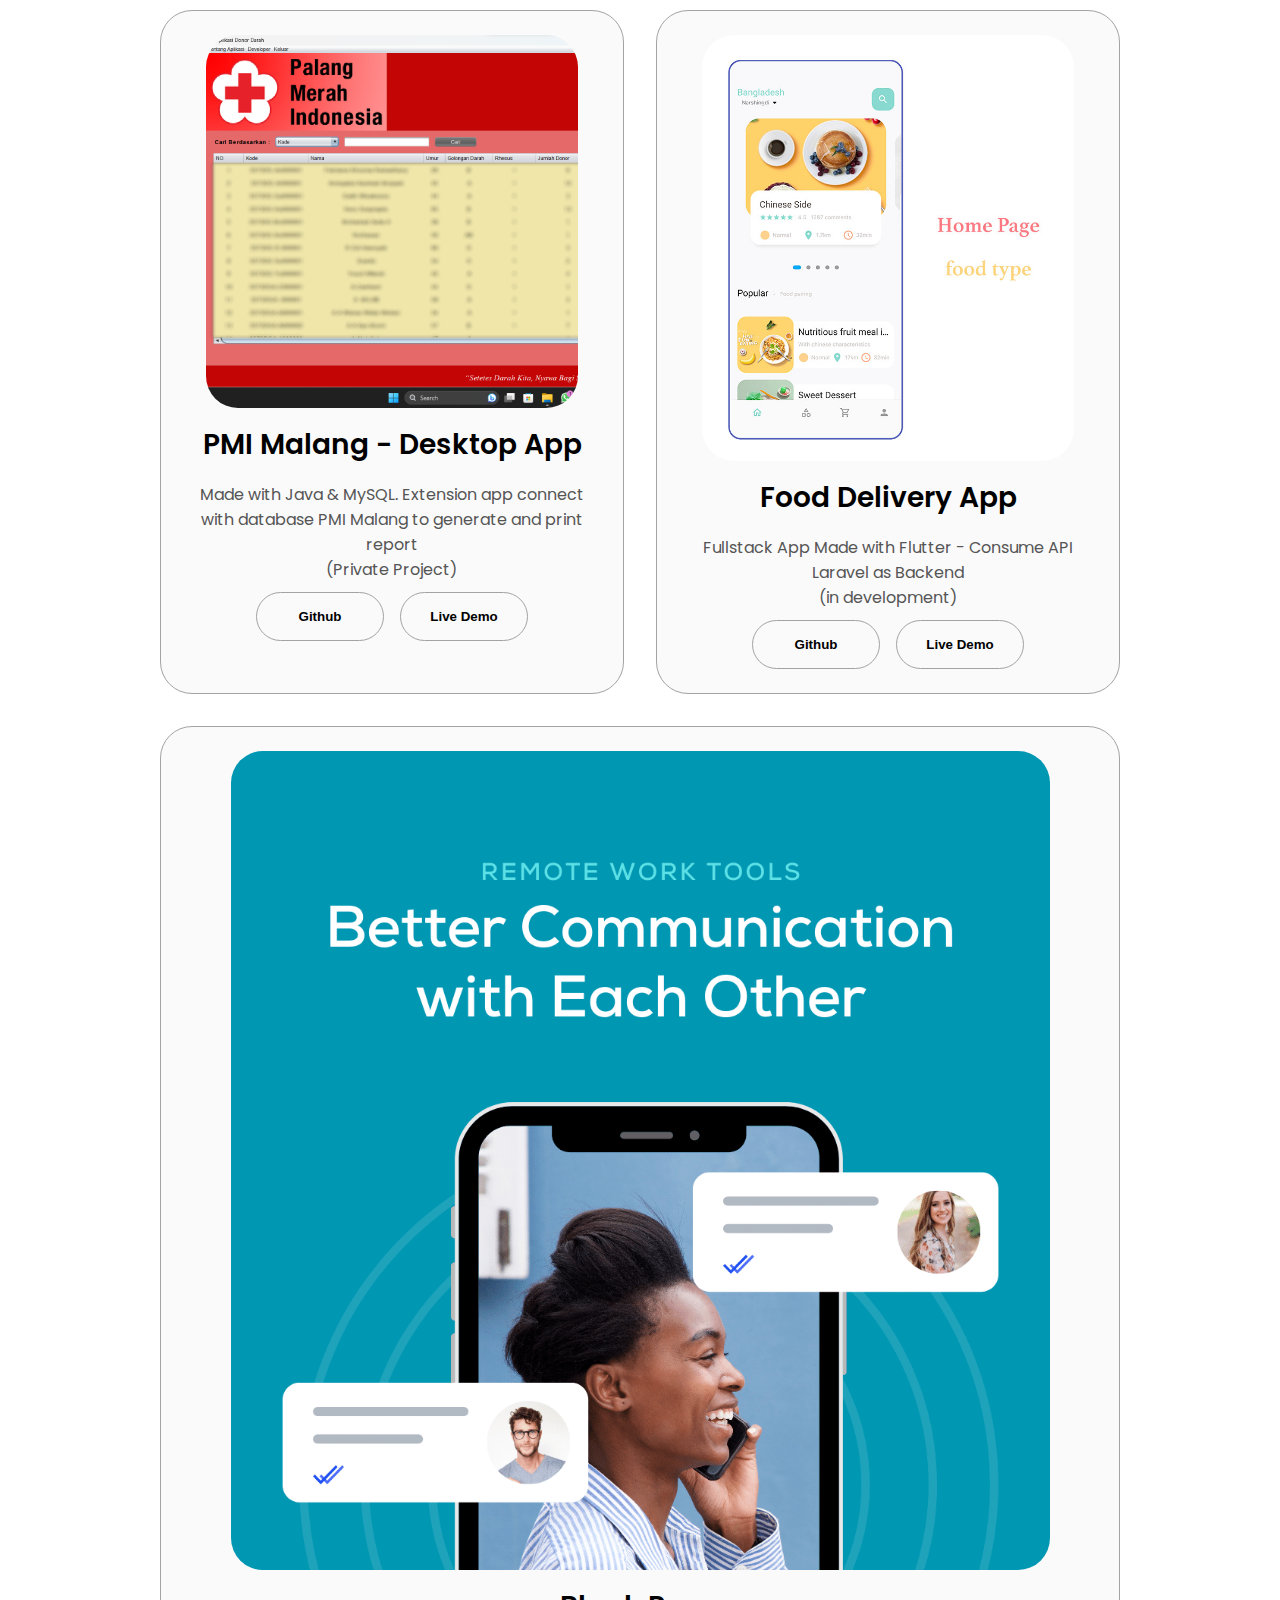
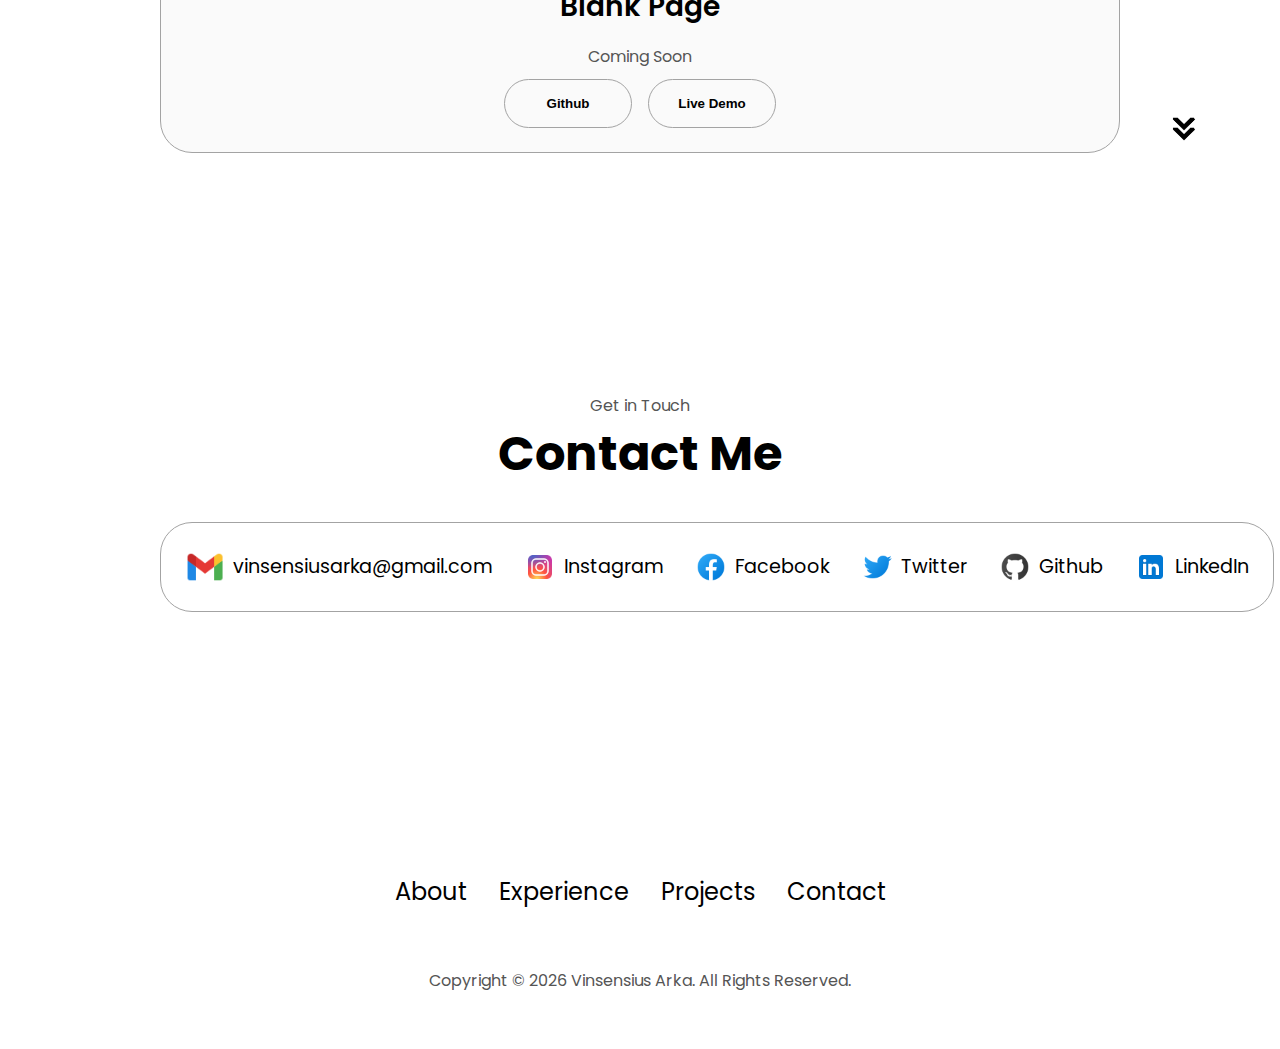
==== commit 3df6436e: "fix typo" ====
--- a/index.html
+++ b/index.html
@@ -431,7 +431,7 @@
               />
             </div>
             <h2 class="experience-sub-title project-title">PMI Malang - Desktop App</h2>
-            <p style="padding-bottom: 10px;">Made with Java & MySQL. Extention app connect with database PMI Malang to generate and print report <br>(Private Project)</p>
+            <p style="padding-bottom: 10px;">Made with Java & MySQL. Extension app connect with database PMI Malang to generate and print report <br>(Private Project)</p>
             <div class="btn-container">
               <button
                 class="btn btn-color-2 project-btn"
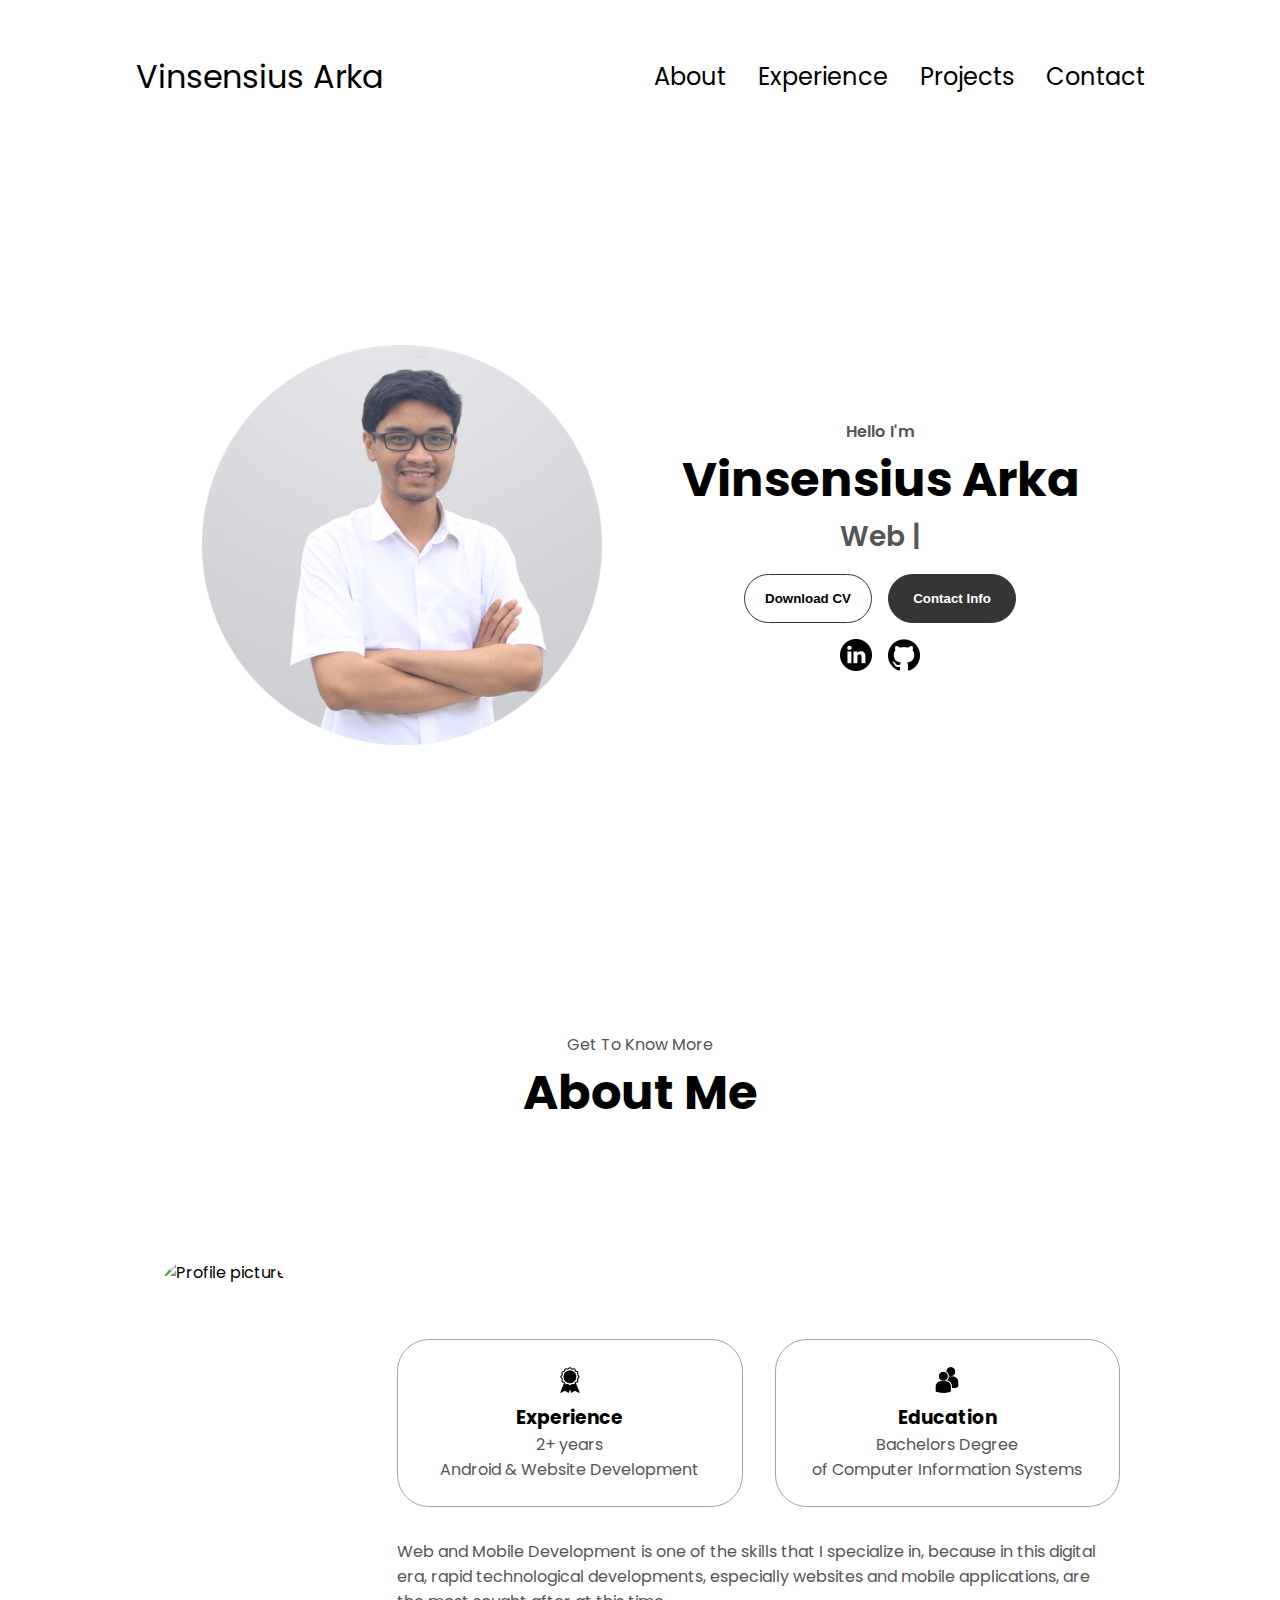
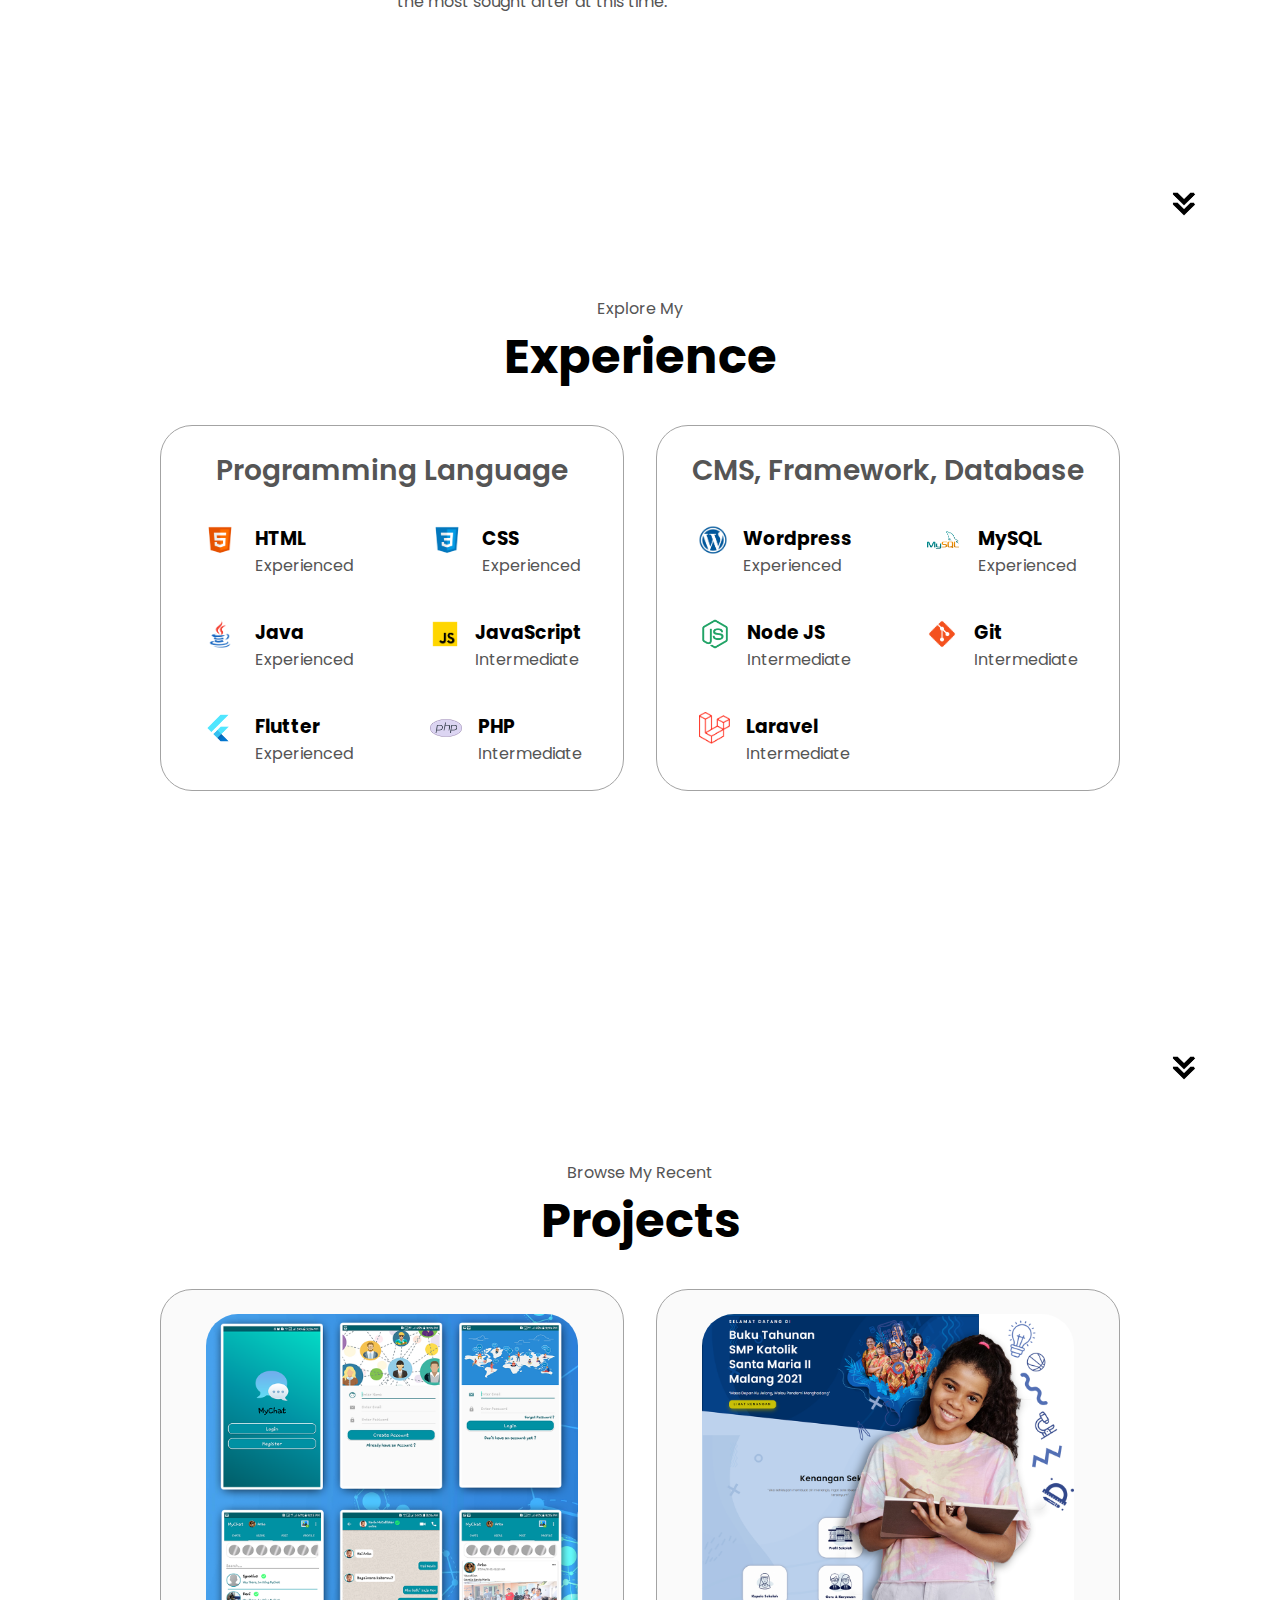
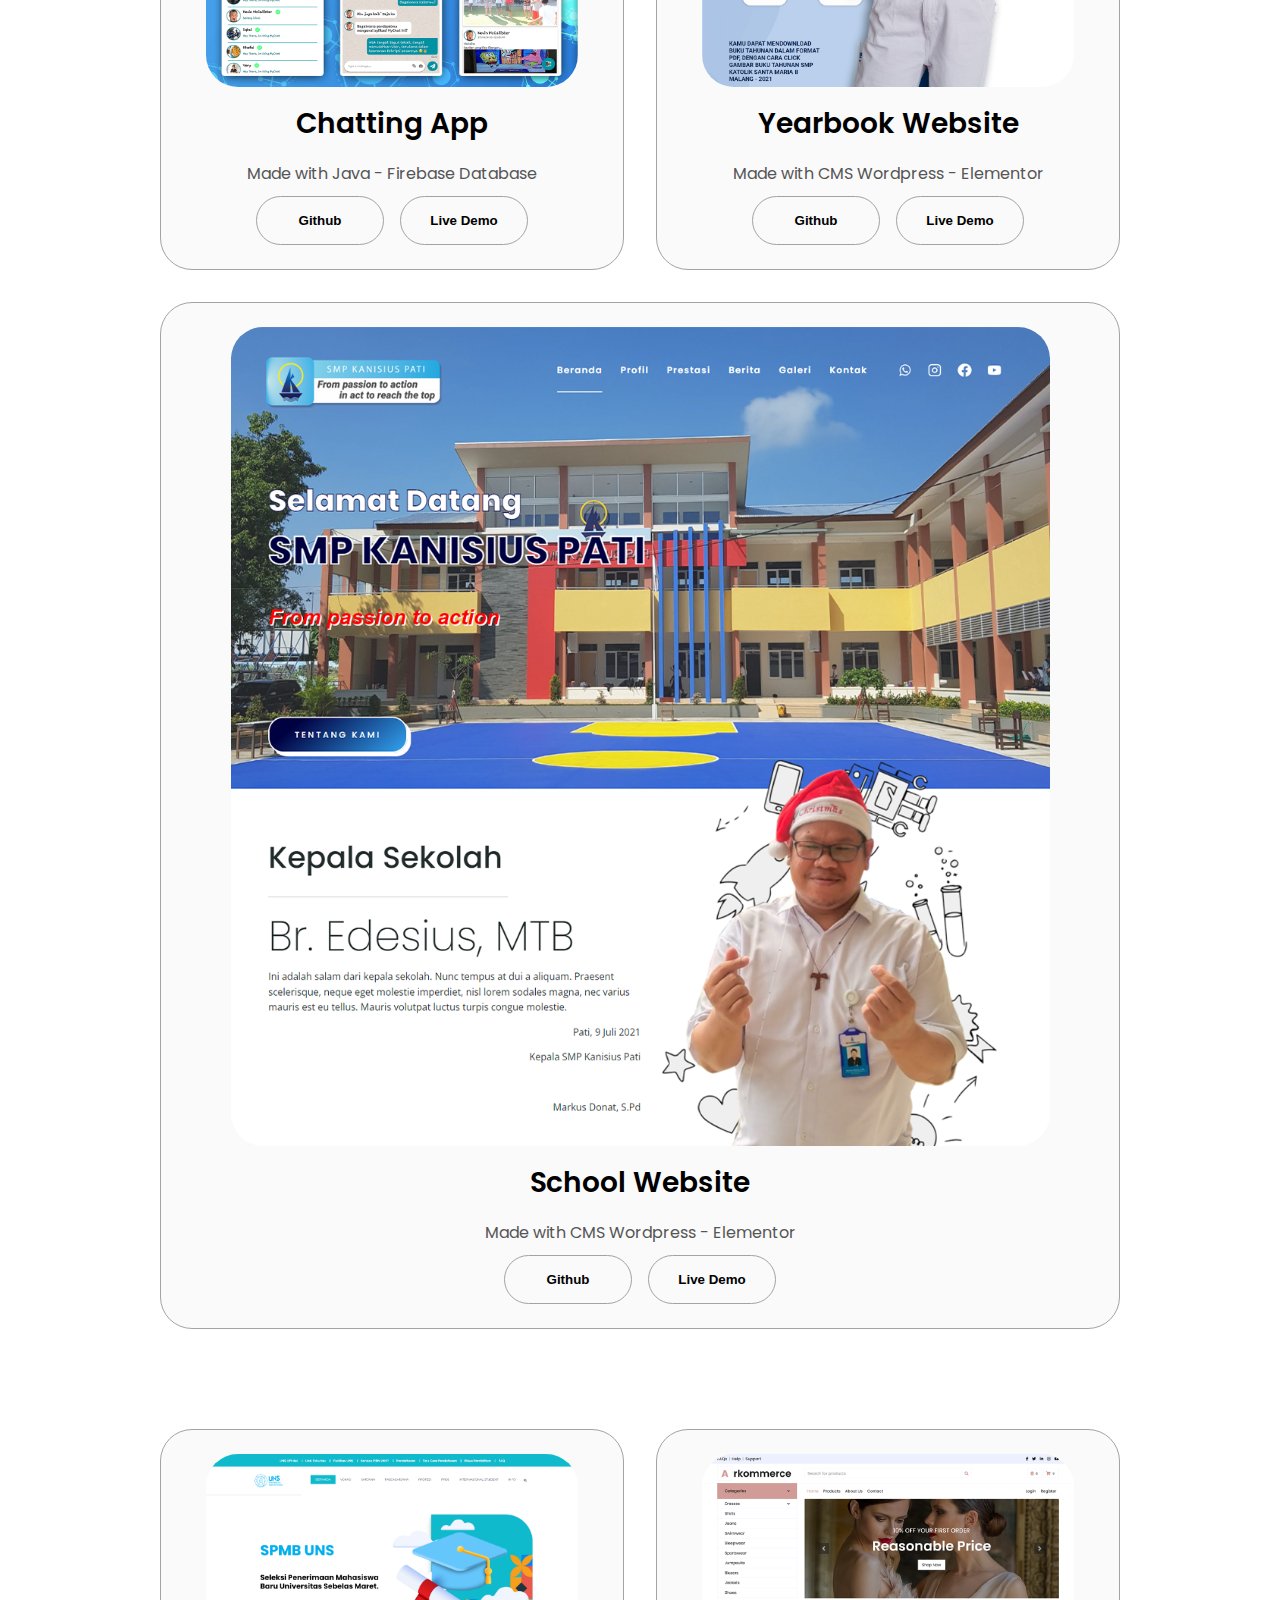
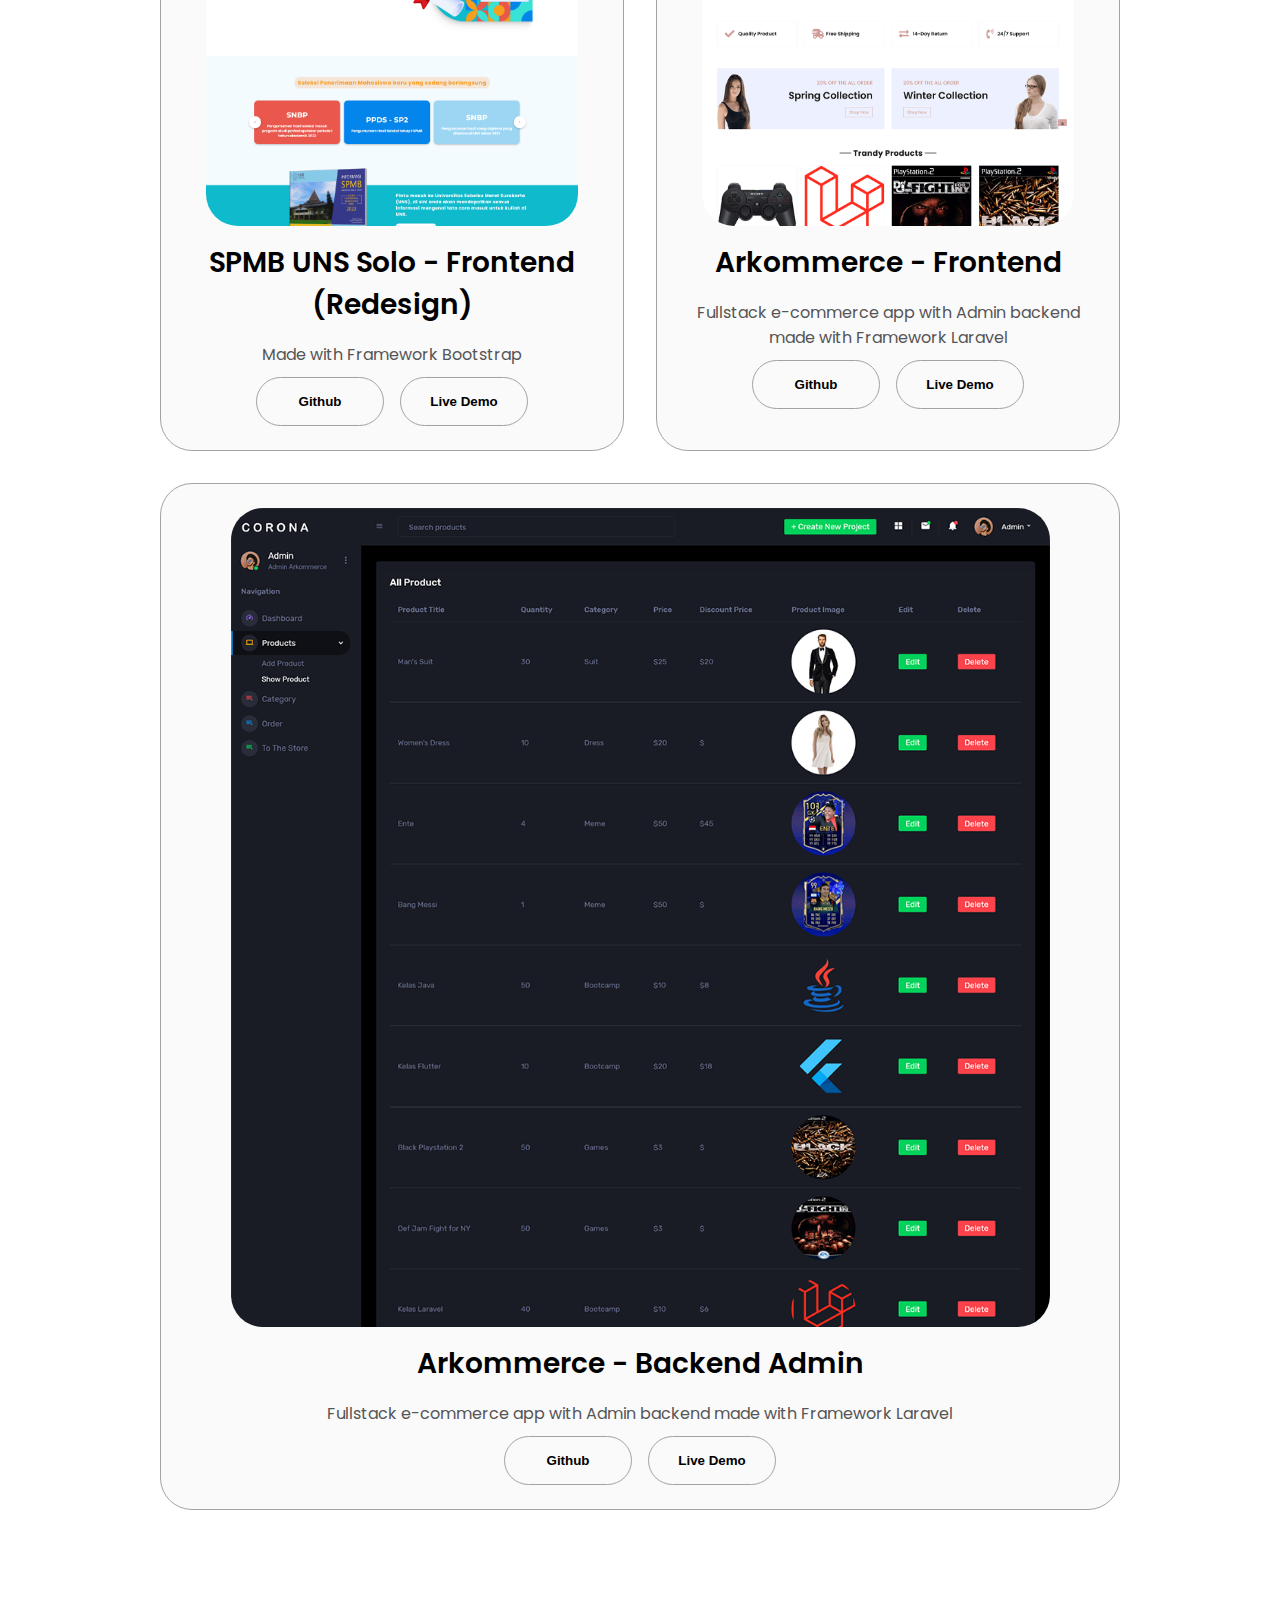
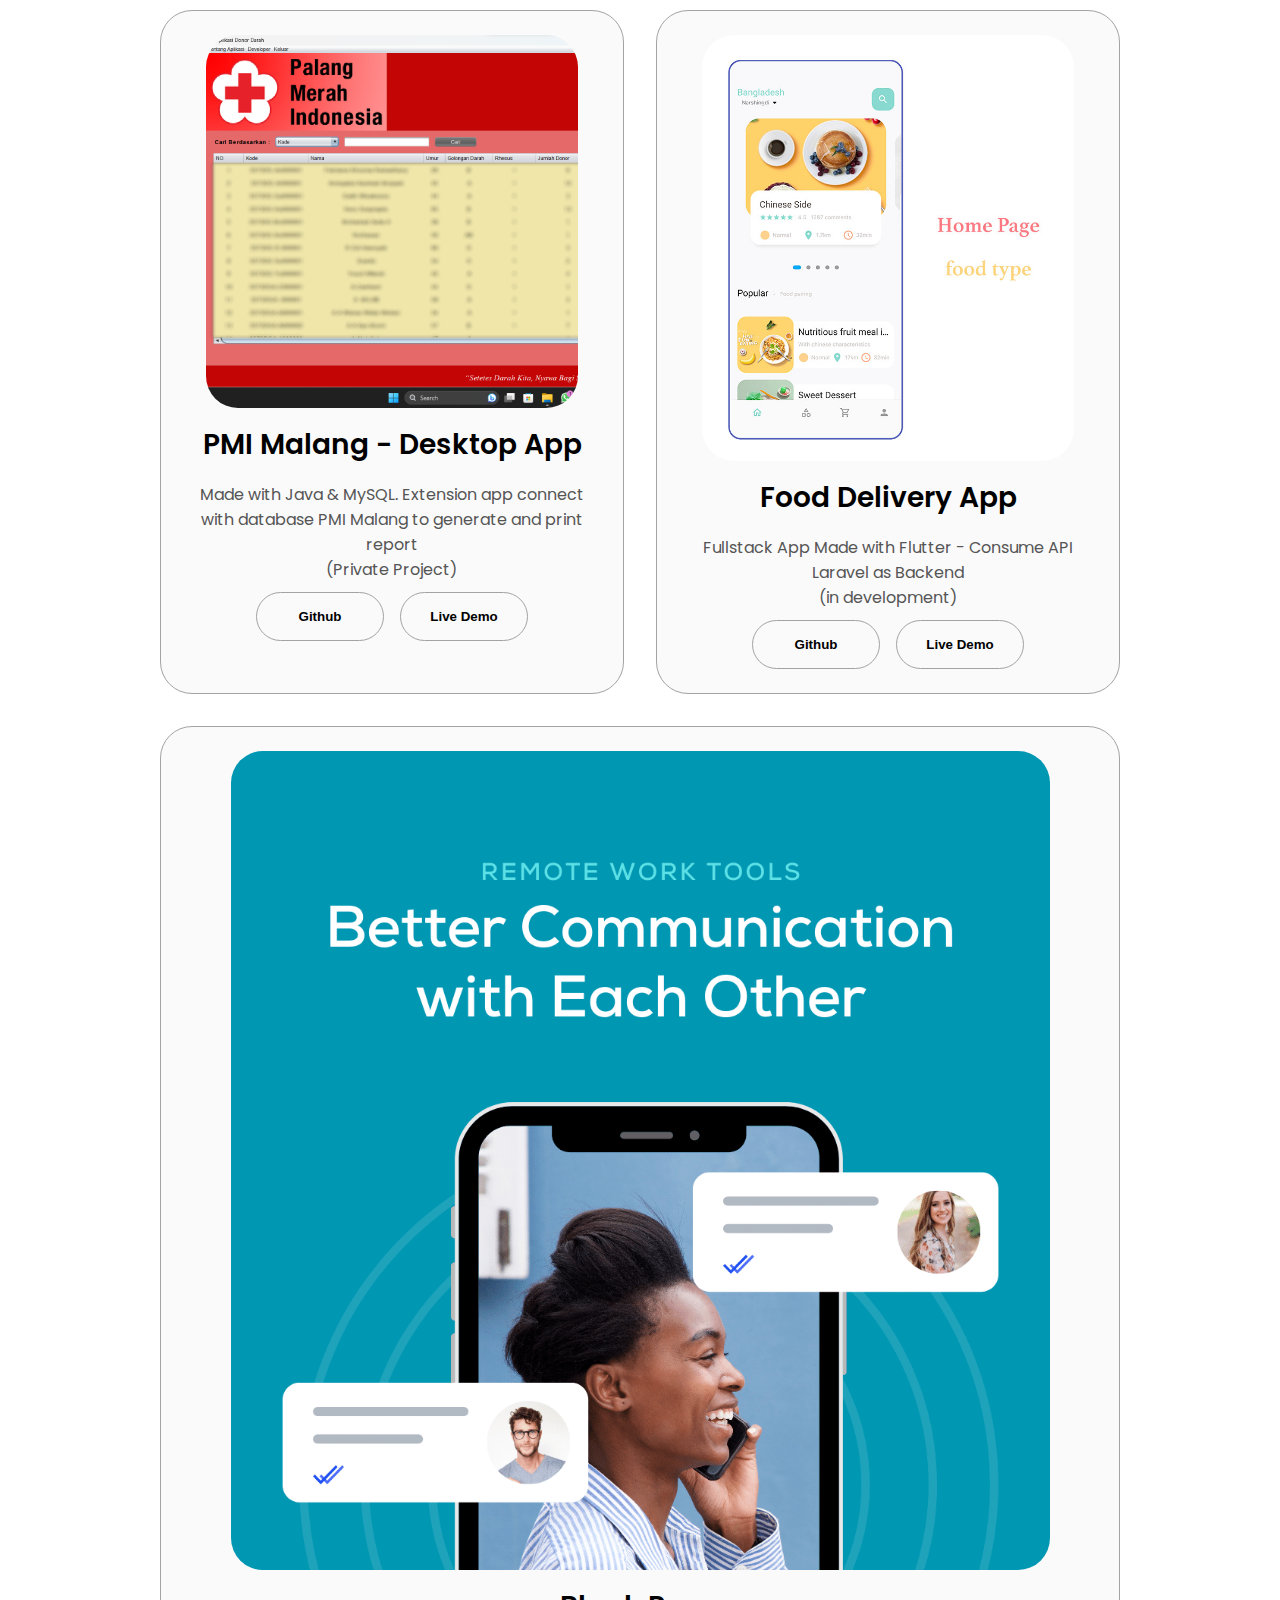
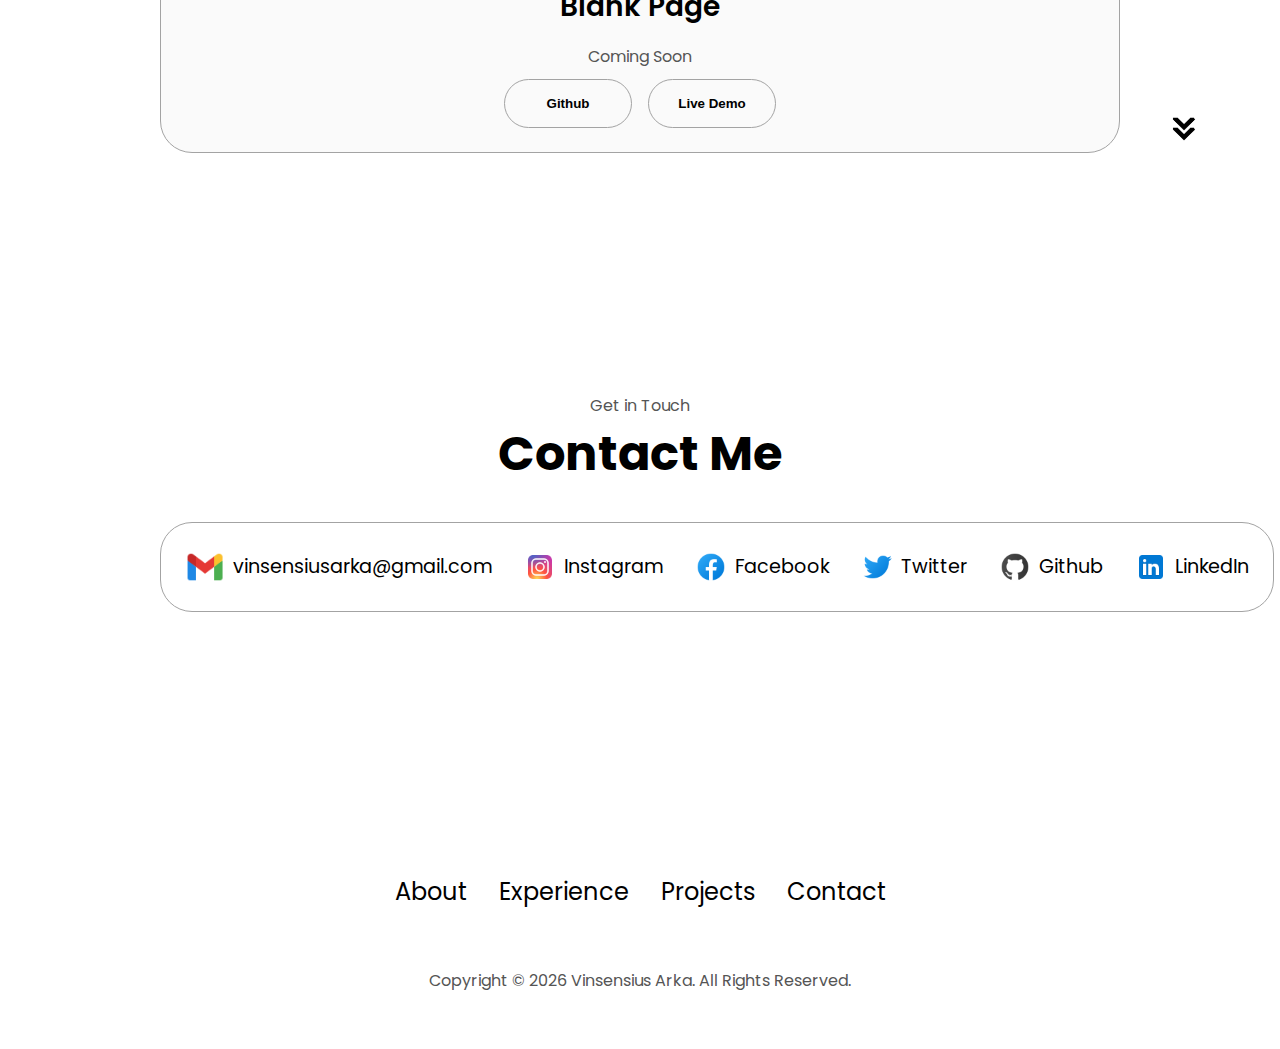
==== commit 5ed45089: "Update experience" ====
--- a/index.html
+++ b/index.html
@@ -170,7 +170,7 @@
                   class="icon"/>
                 <div>
                   <h3>Flutter</h3>
-                  <p>Intermediate</p>
+                  <p>Experienced</p>
                 </div>
               </article>
               <article>
@@ -382,7 +382,7 @@
               </button>
               <button
                 class="btn btn-color-2 project-btn"
-                onclick=" window.open('https://arkommerce-production.up.railway.app','_blank')"
+                onclick=" window.open('https://arkommerce.up.railway.app','_blank')"
               >
                 Live Demo
               </button>
@@ -409,7 +409,7 @@
               <button
                 class="btn btn-color-2 project-btn"
                 disabled
-                onclick=" window.open('https://arkommerce-production.up.railway.app','_blank')"
+                onclick=" window.open('https://arkommerce.up.railway.app','_blank')"
               >
                 Live Demo
               </button>
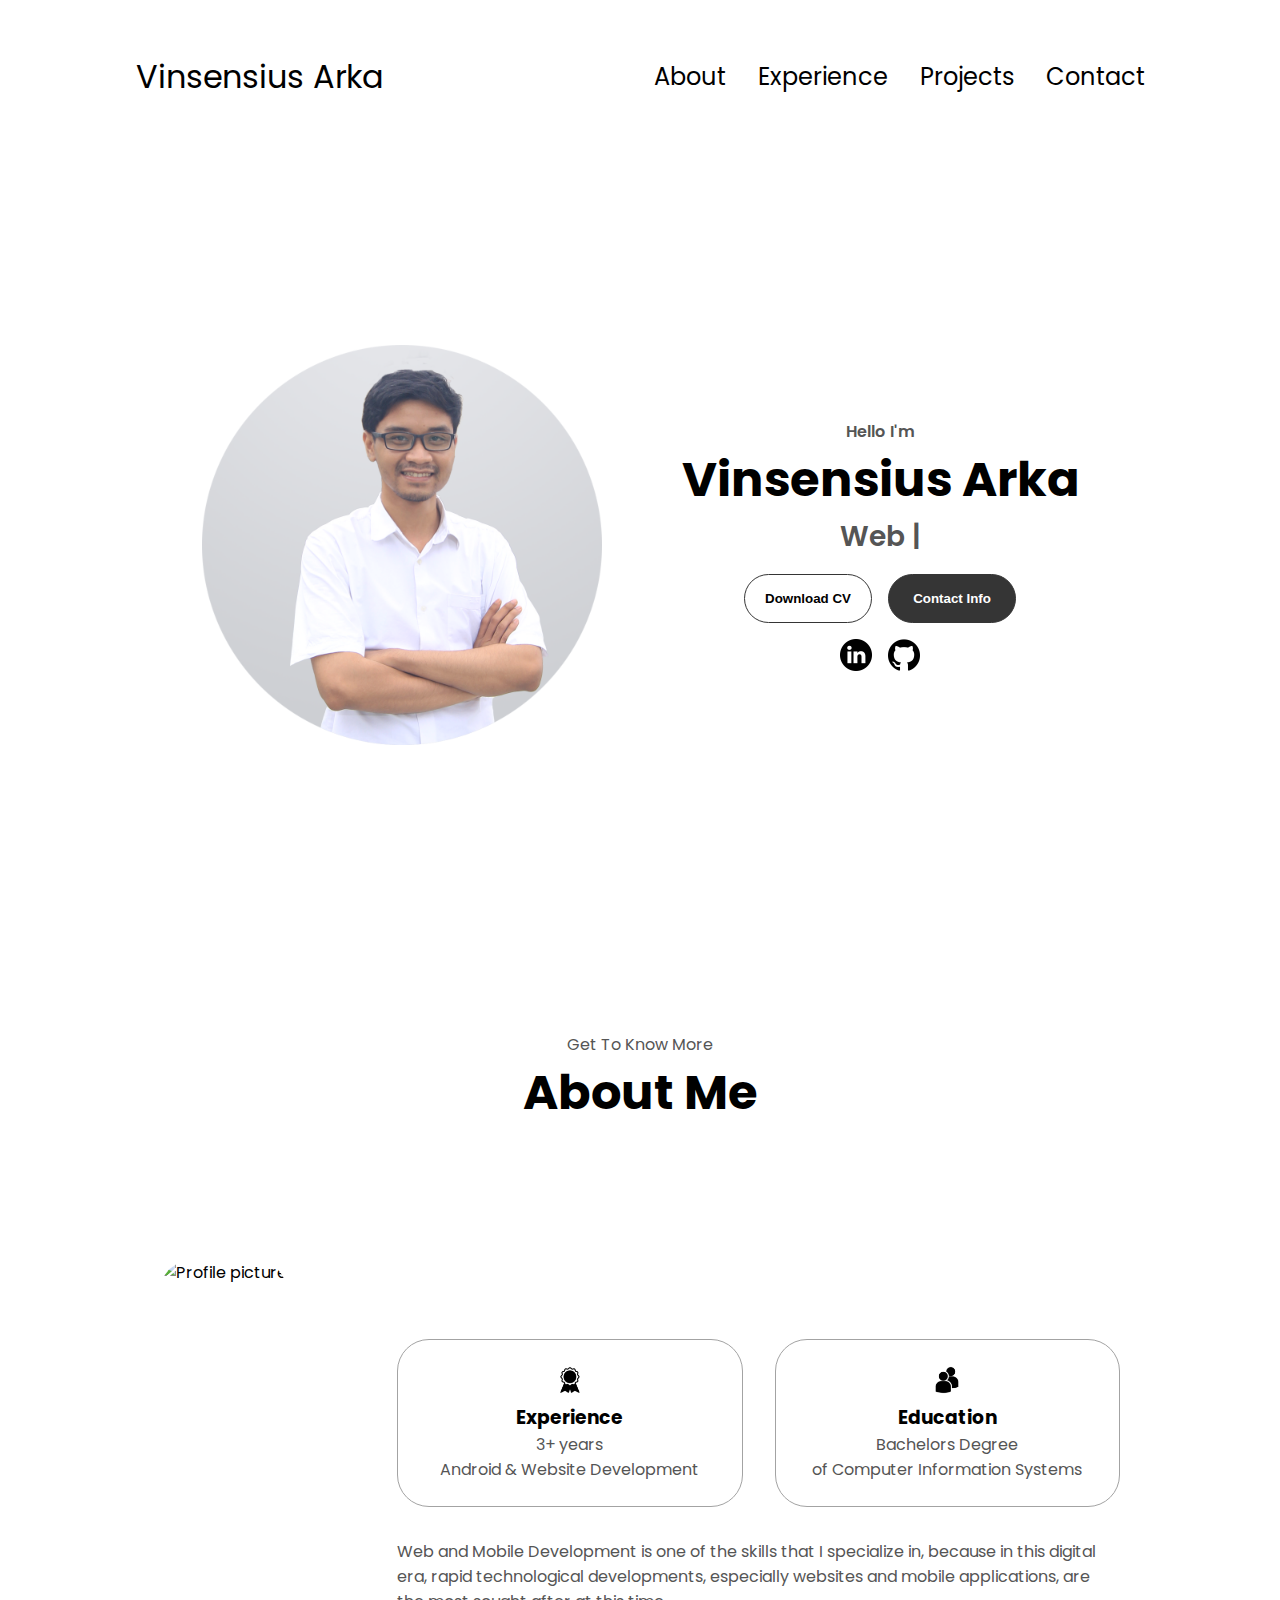
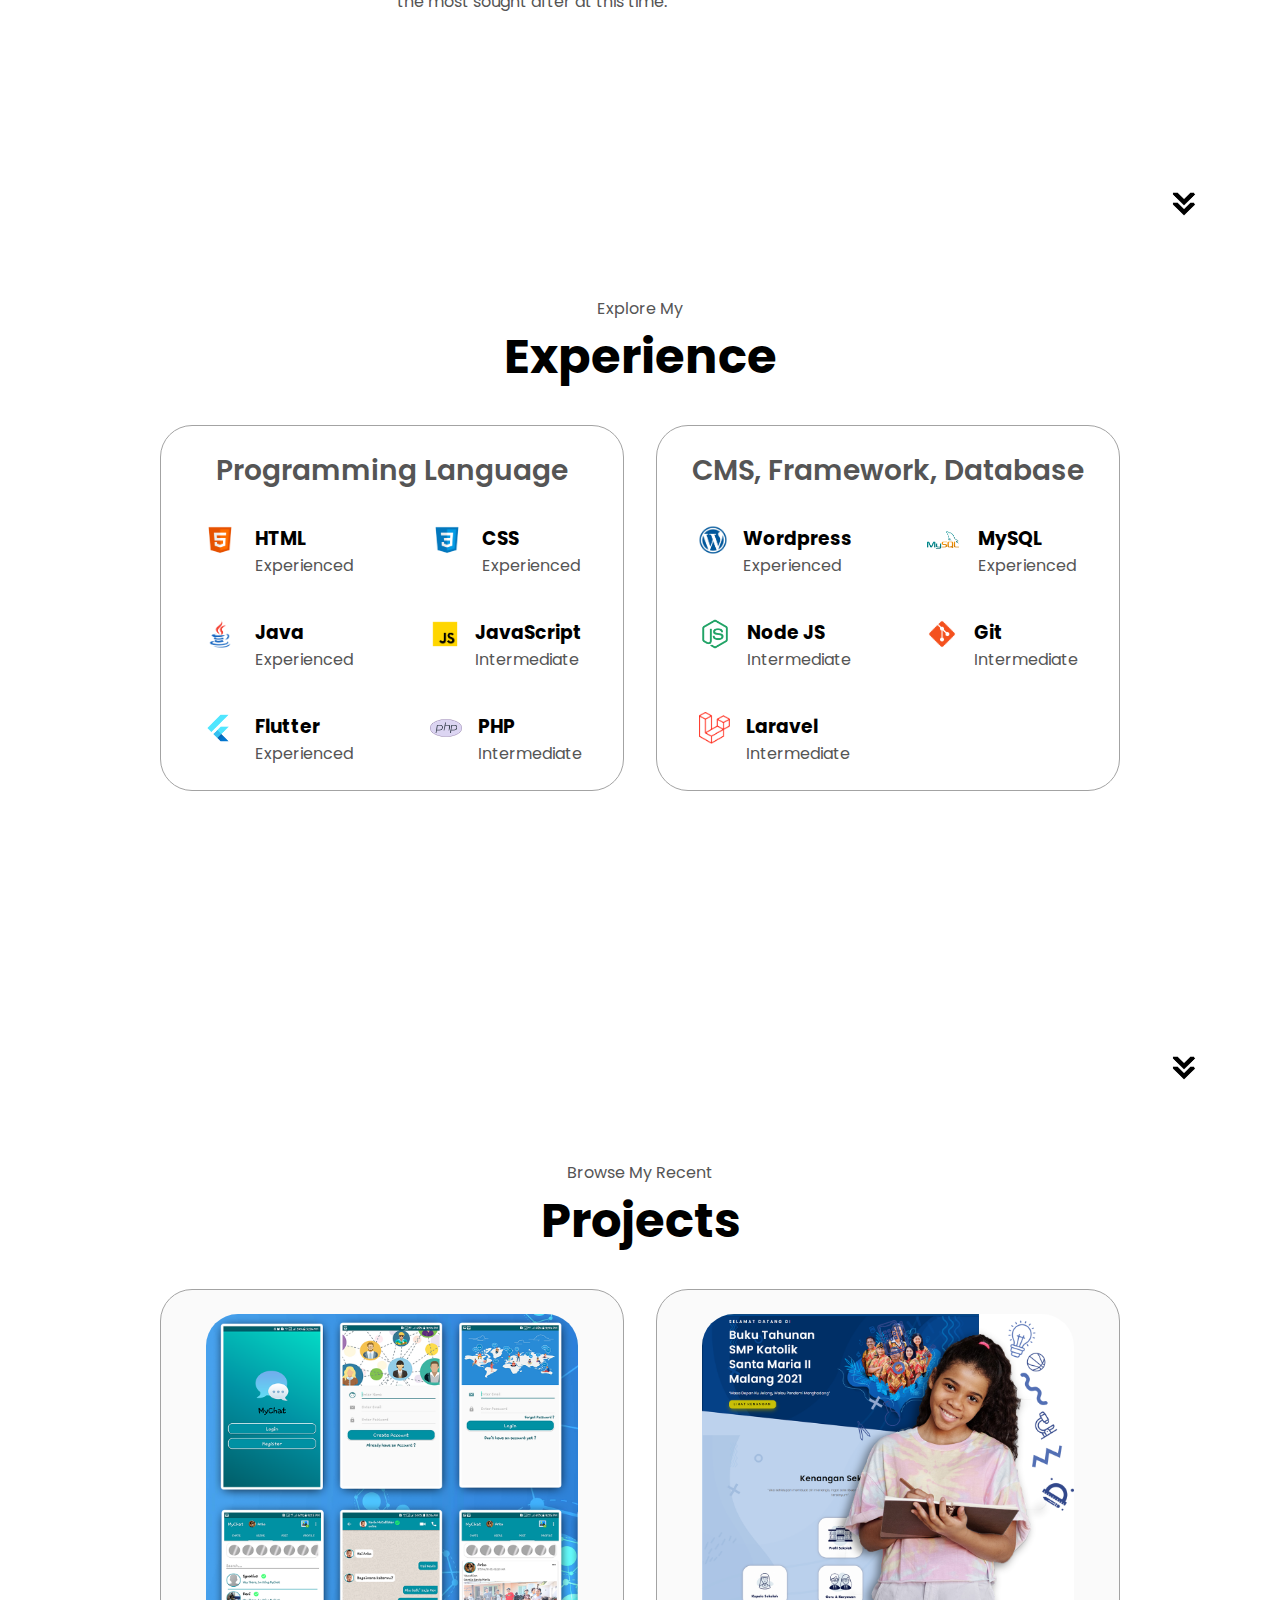
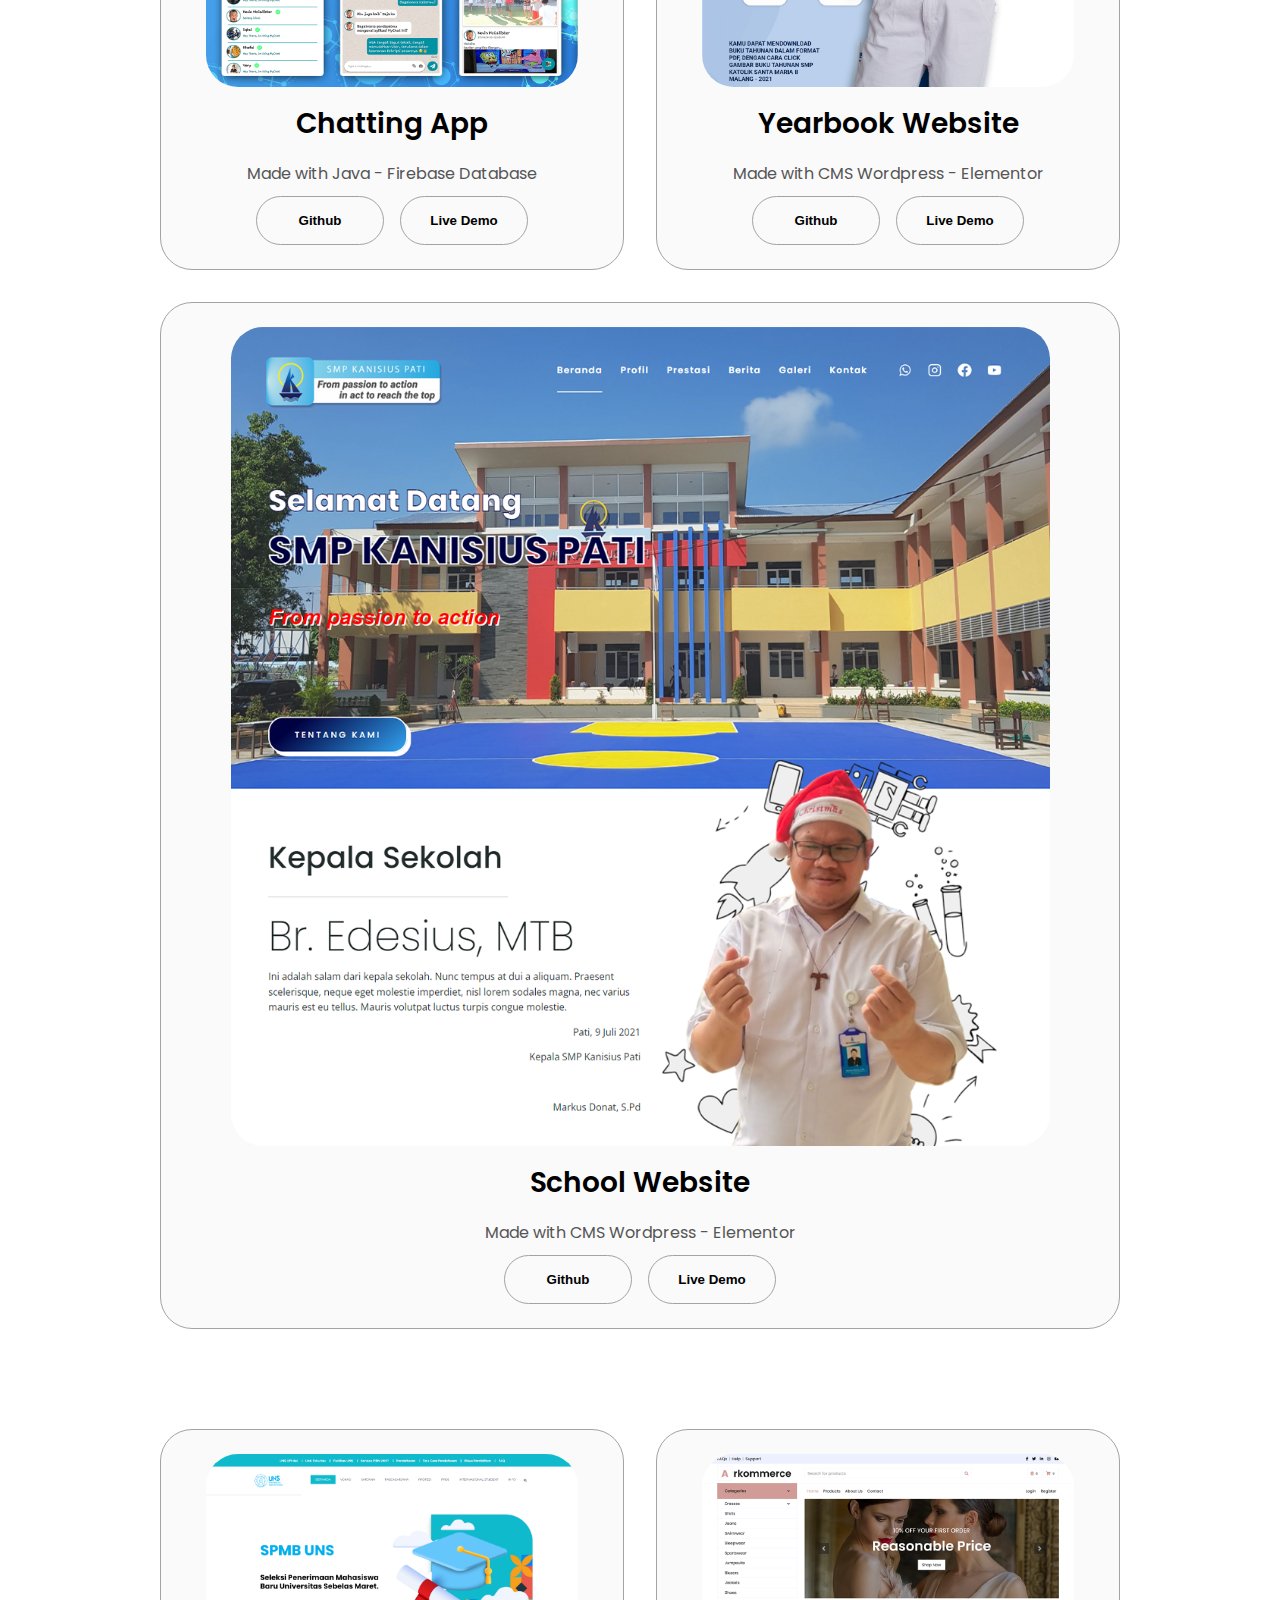
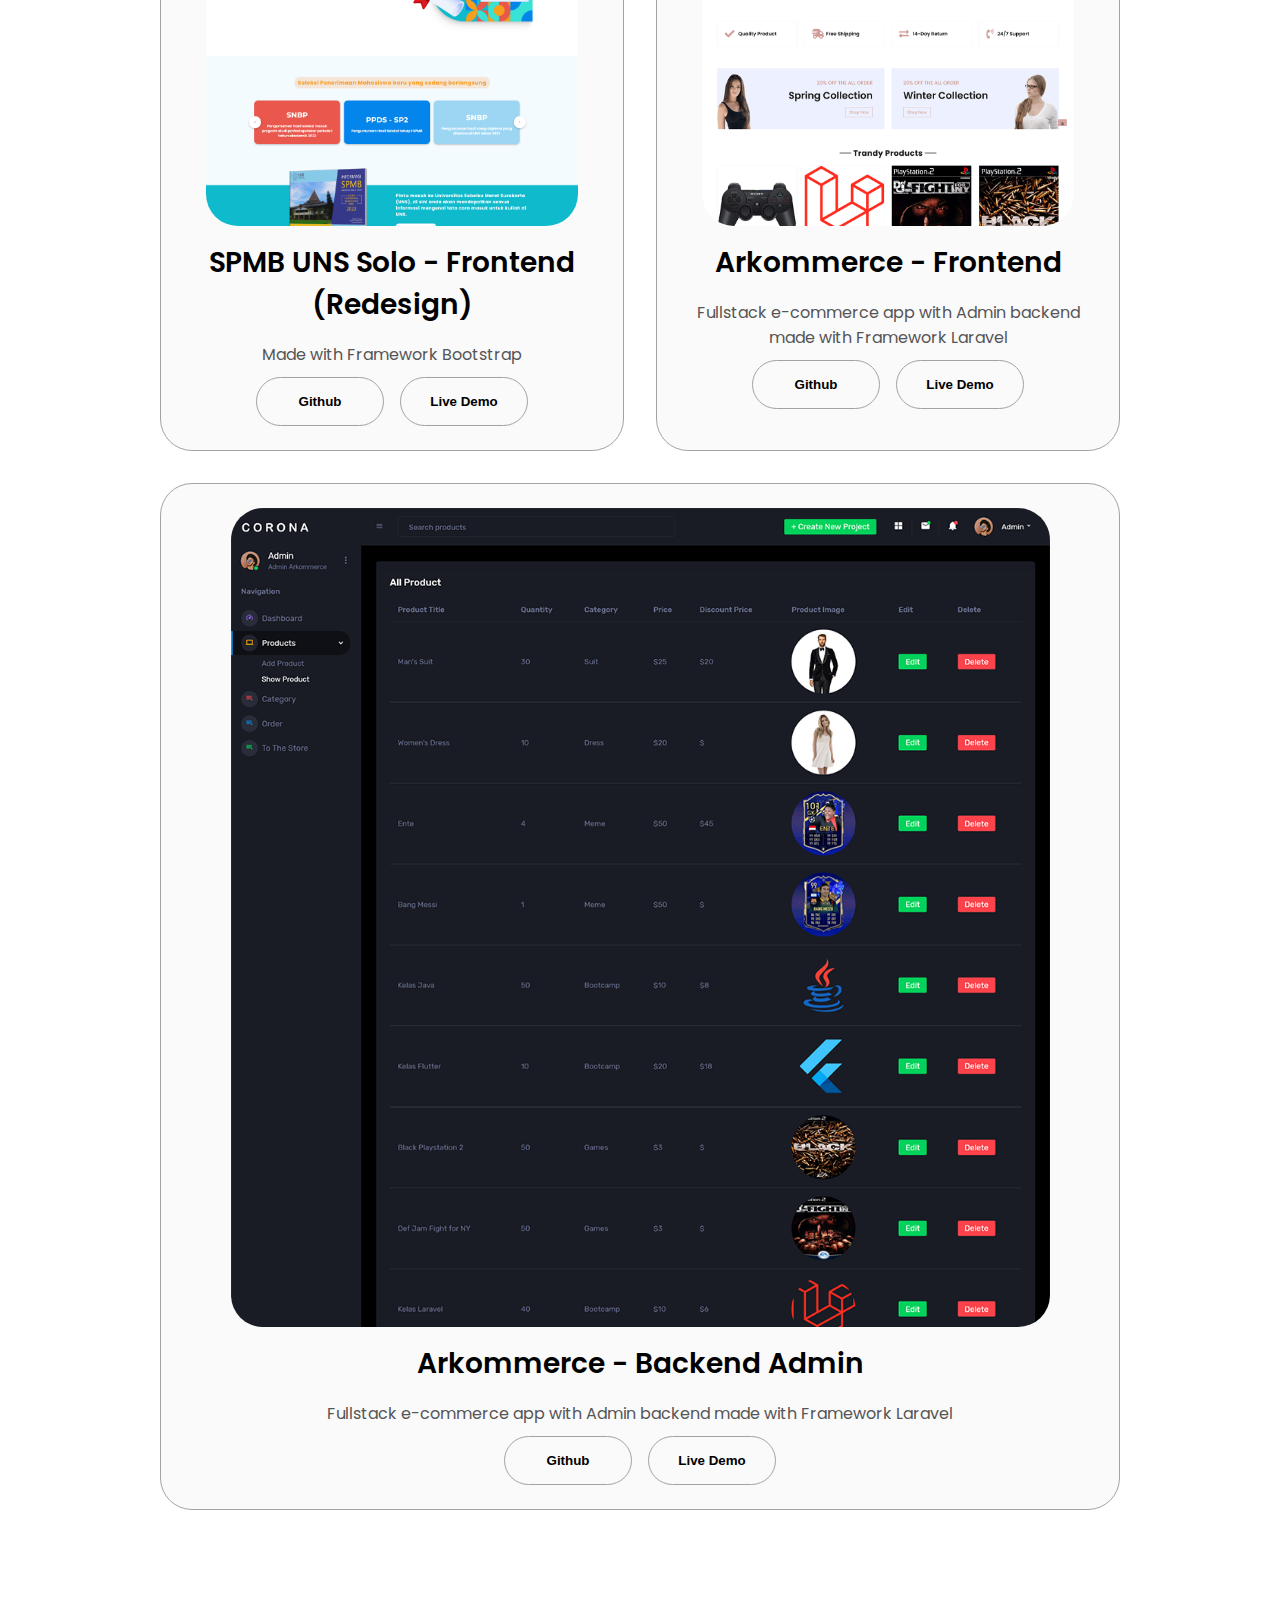
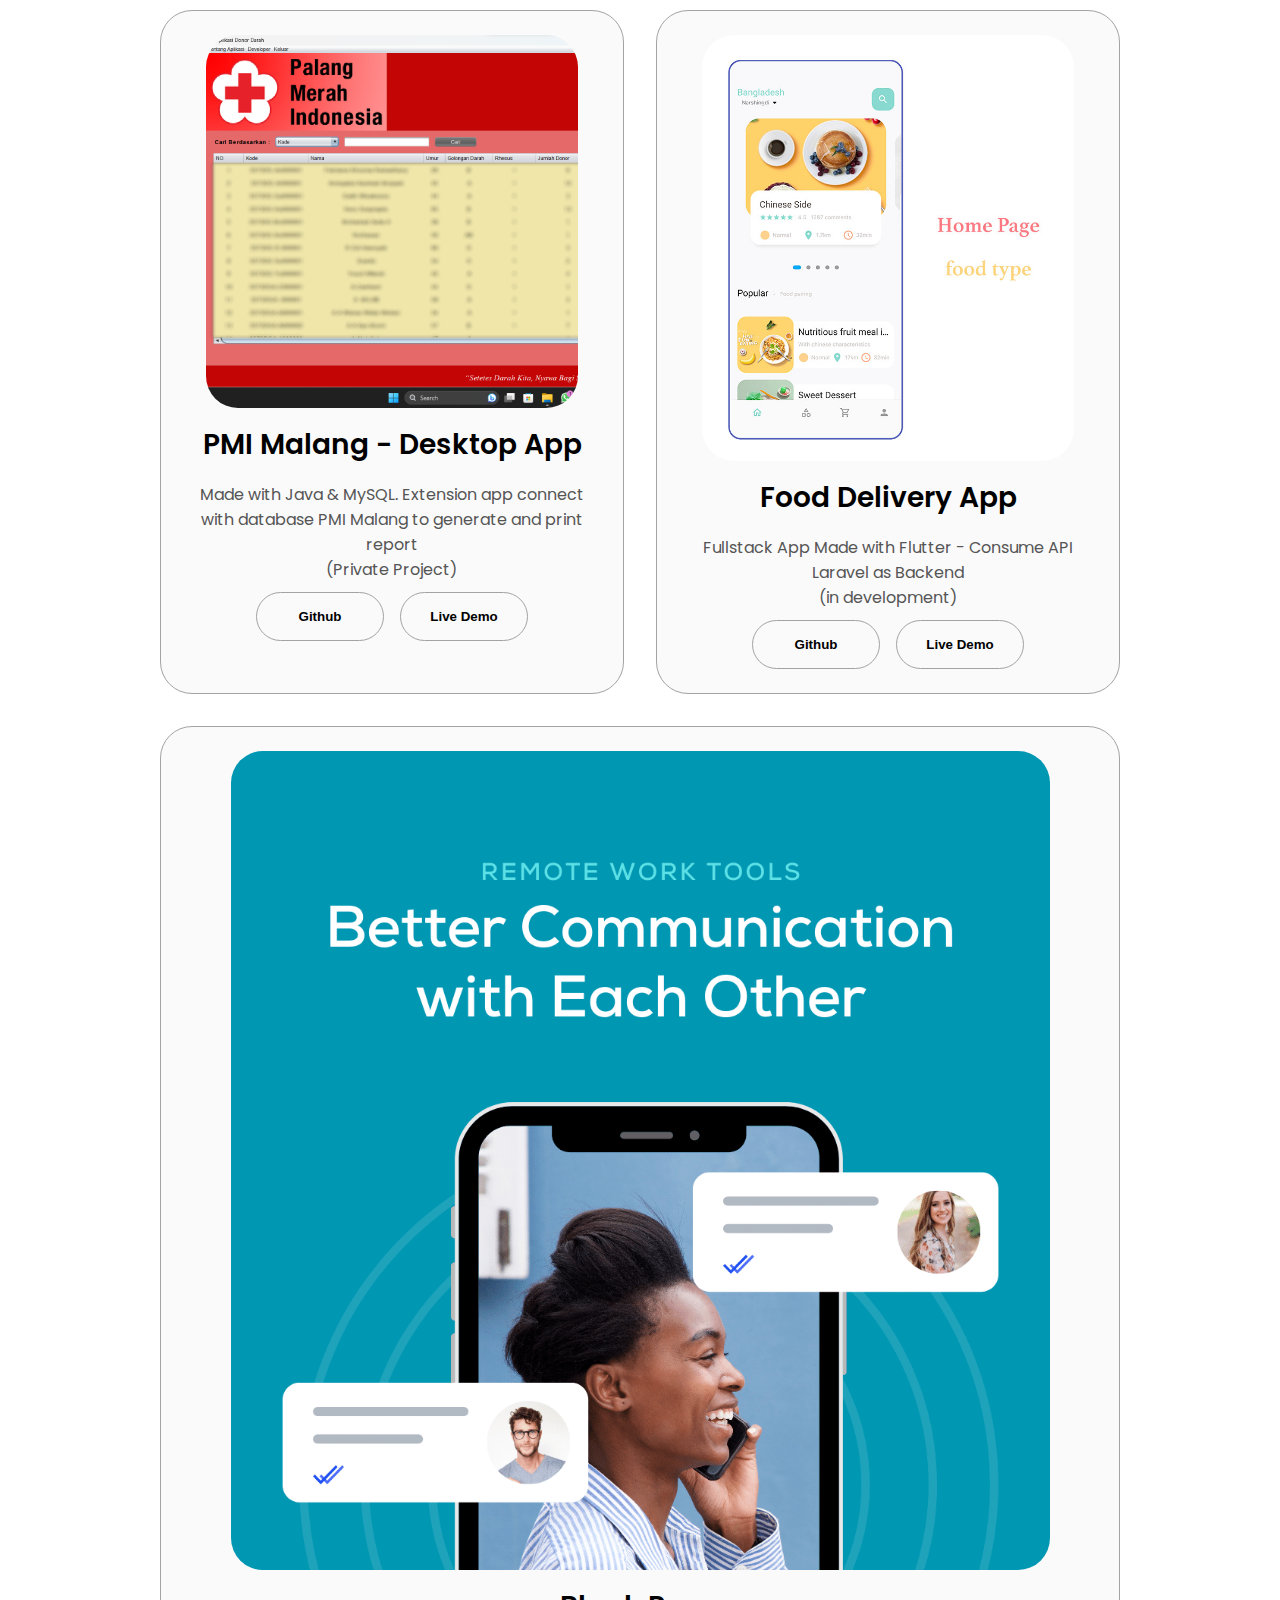
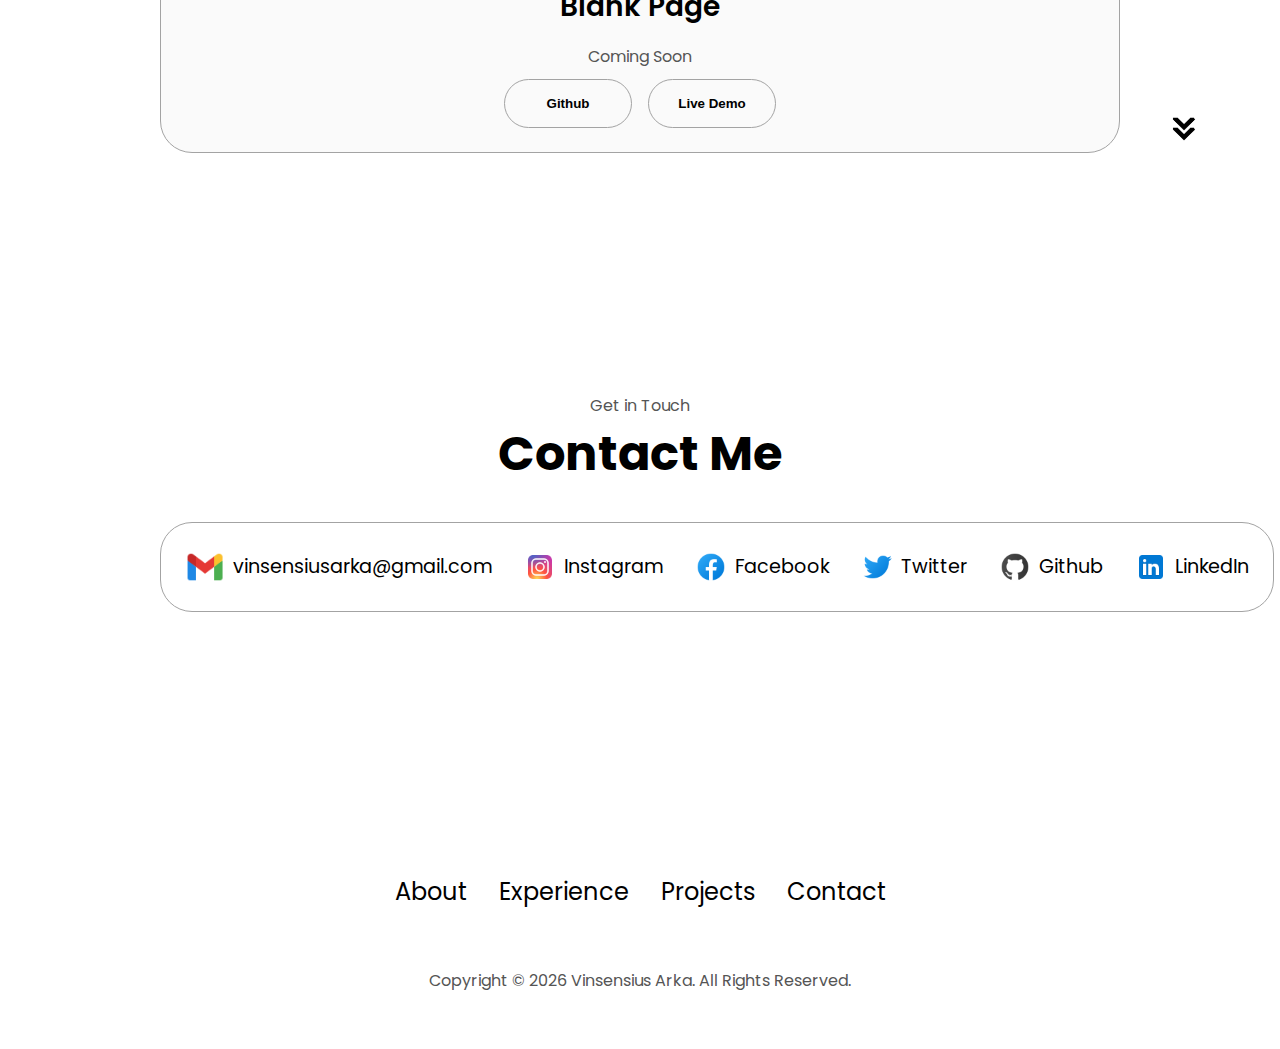
==== commit f9f6c3b3: "Update experience" ====
--- a/index.html
+++ b/index.html
@@ -92,7 +92,7 @@
                 class="icon"
               />
               <h3>Experience</h3>
-              <p>2+ years <br />Android & Website Development</p>
+              <p>3+ years <br />Android & Website Development</p>
             </div>
             <div class="details-container">
               <img
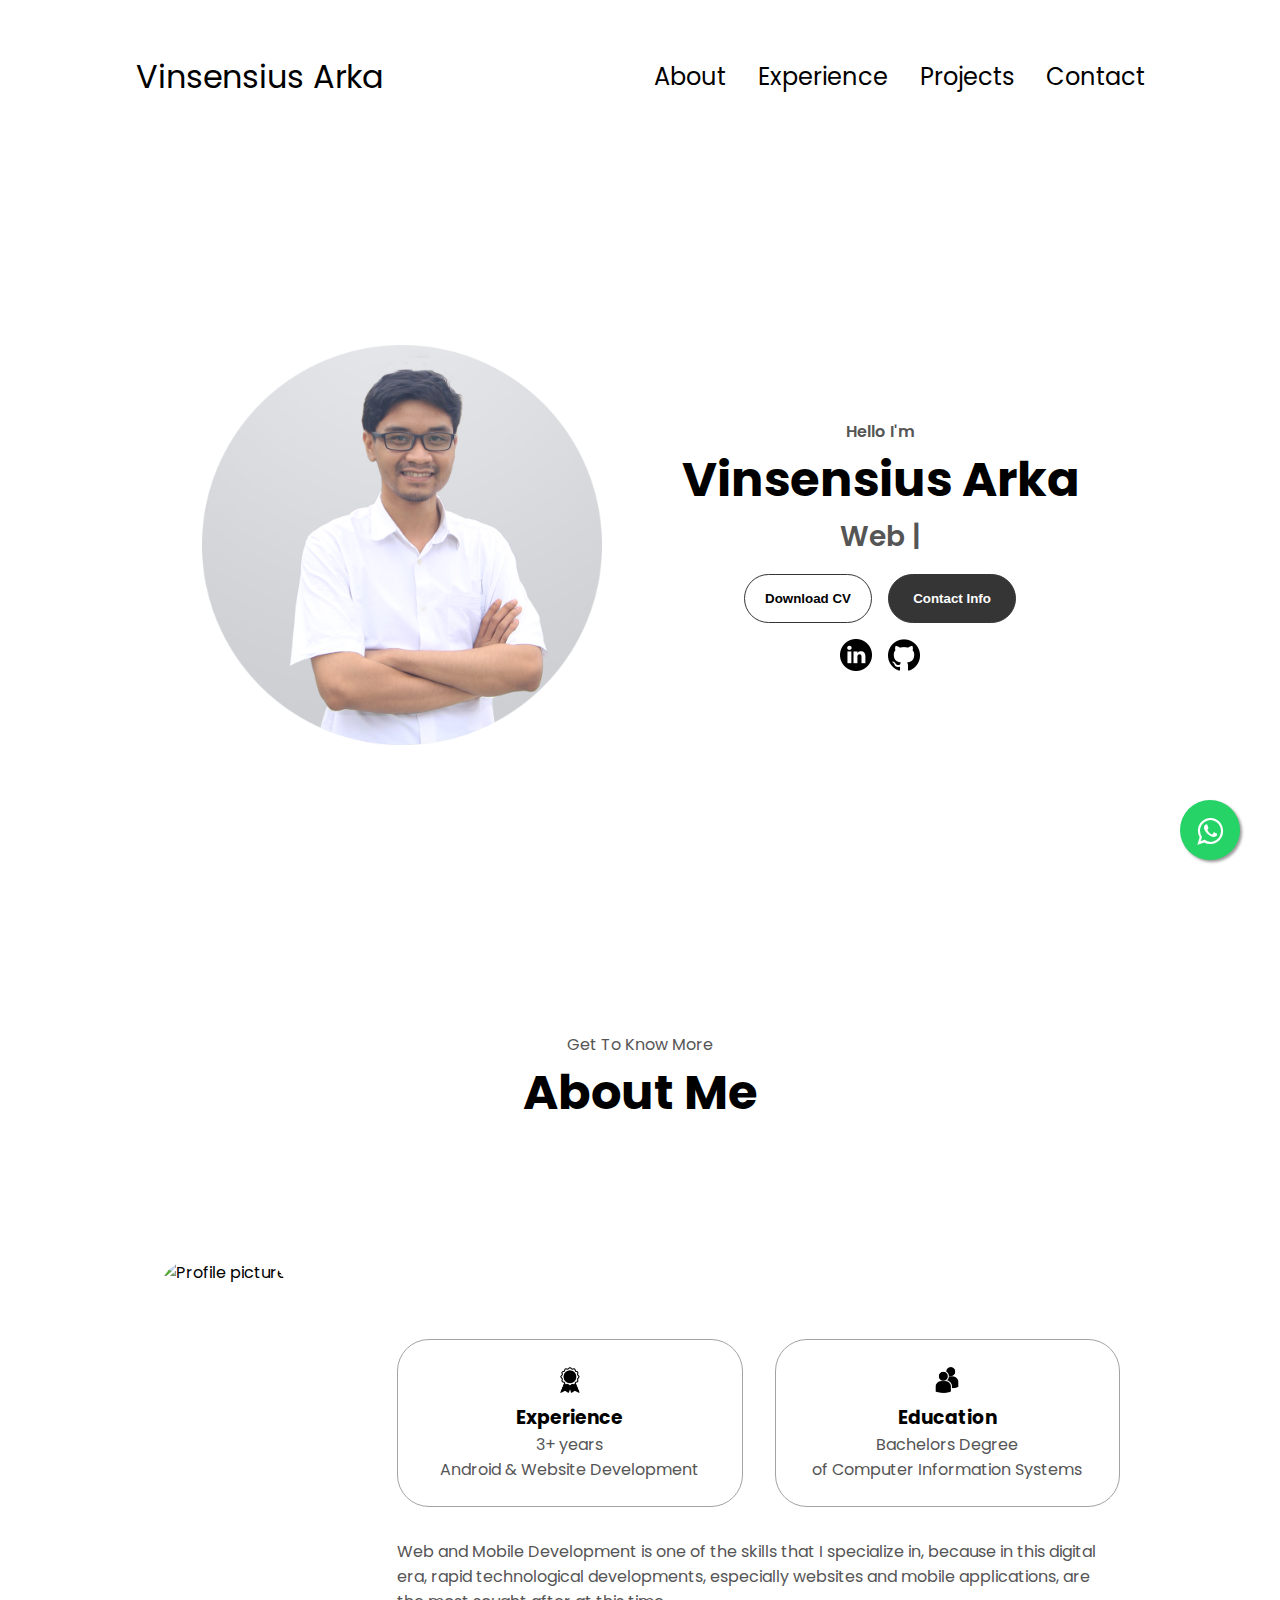
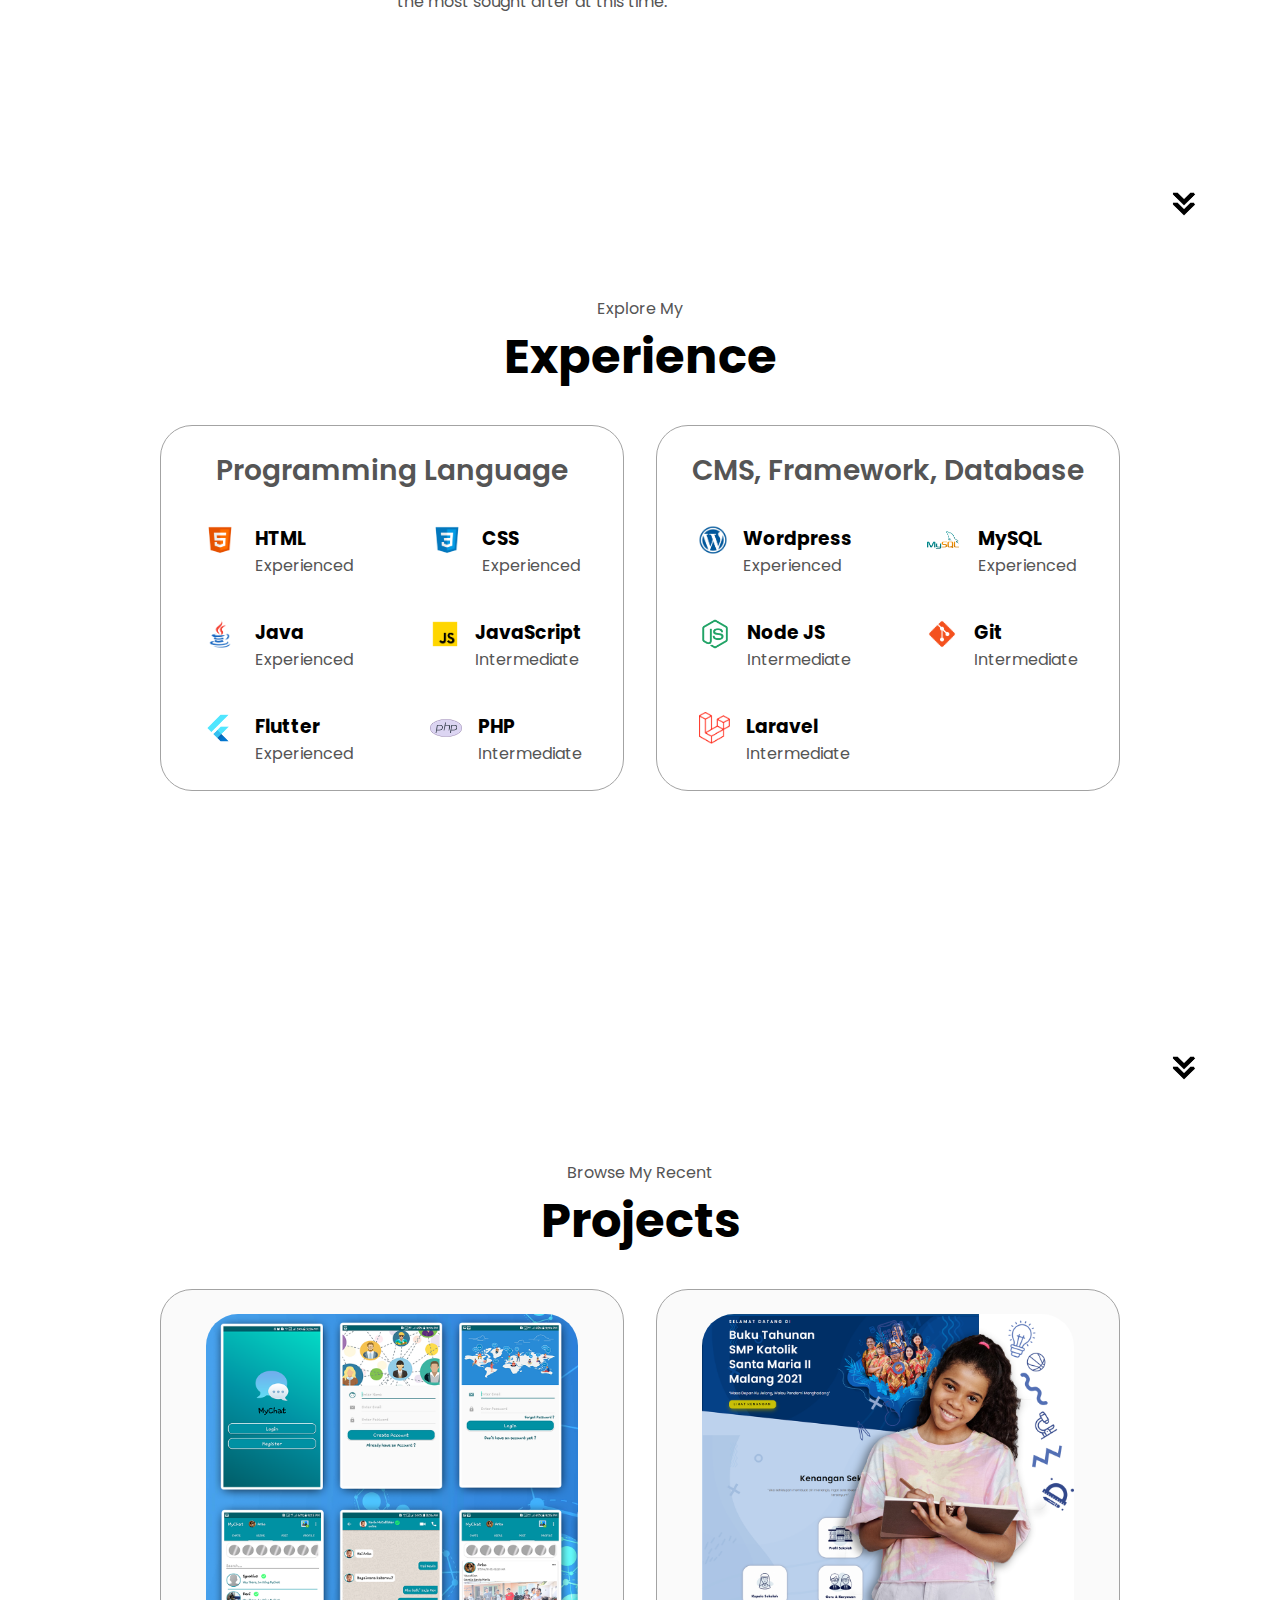
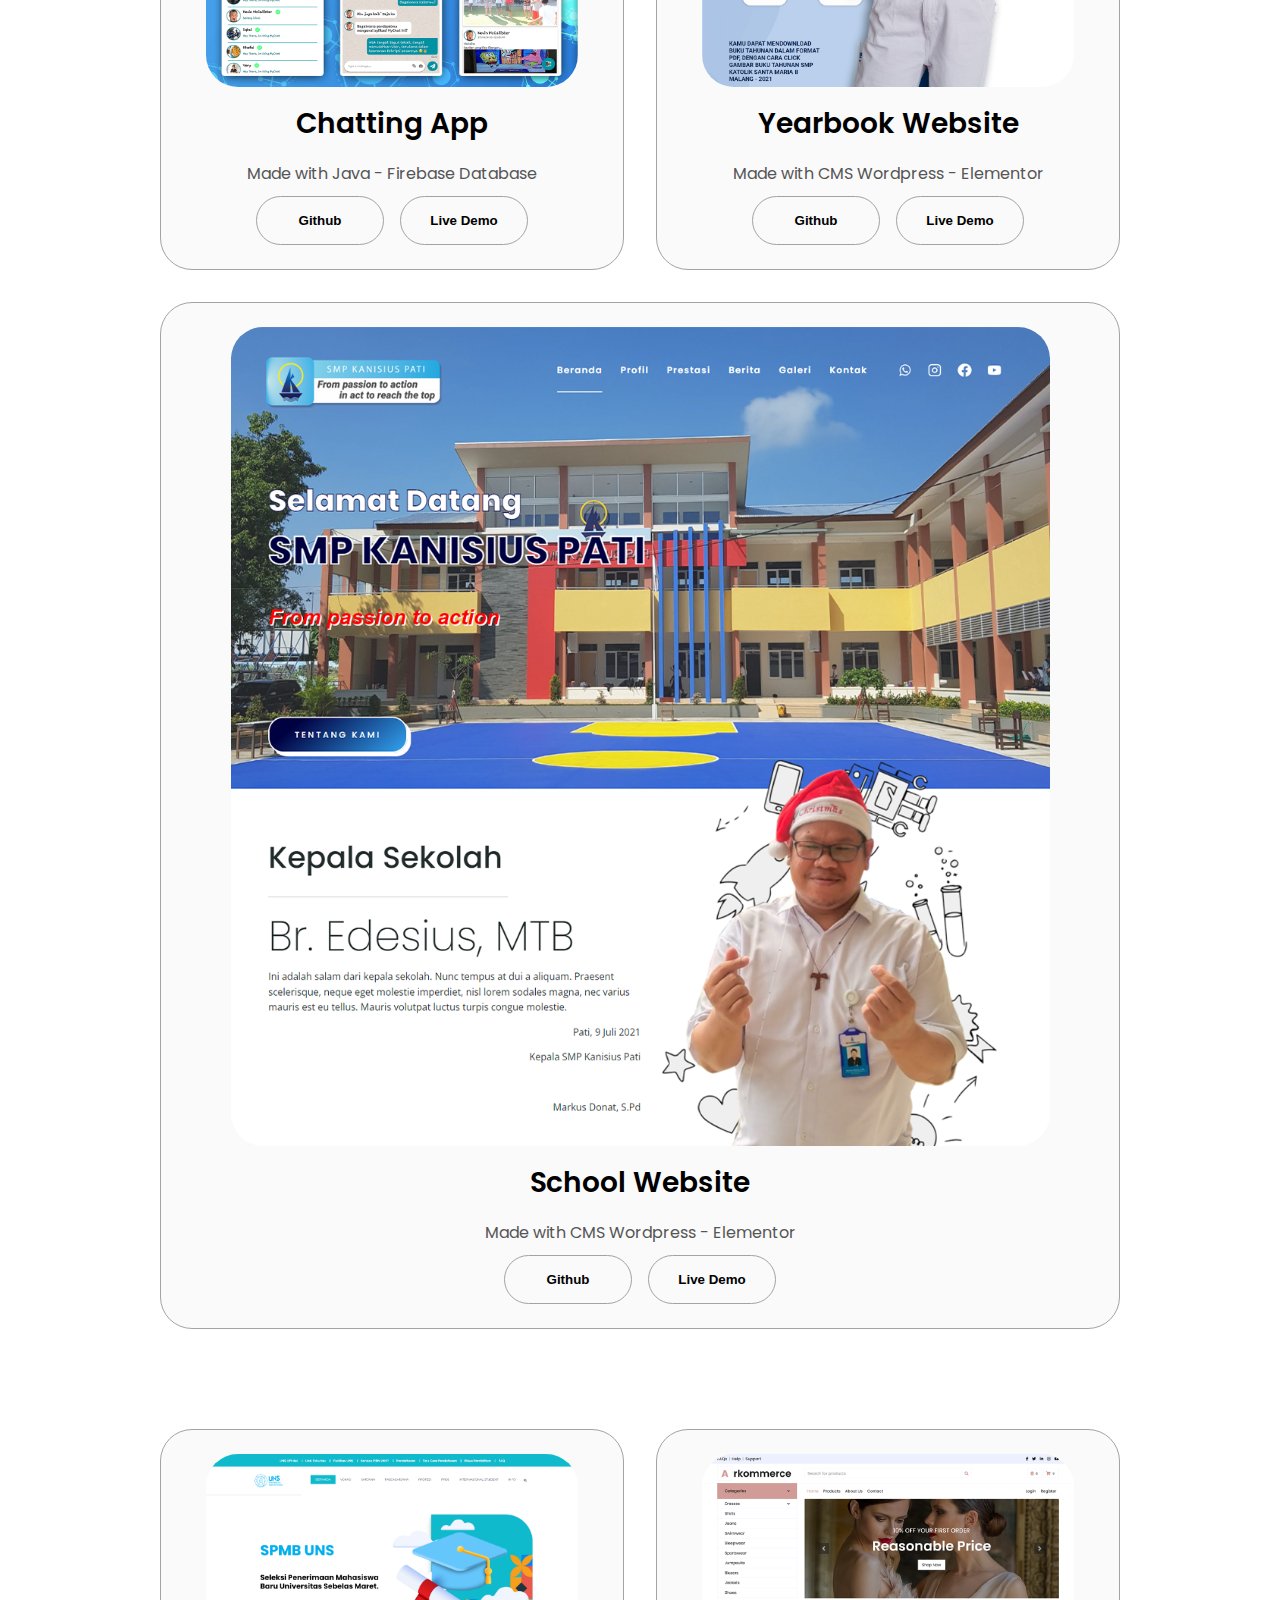
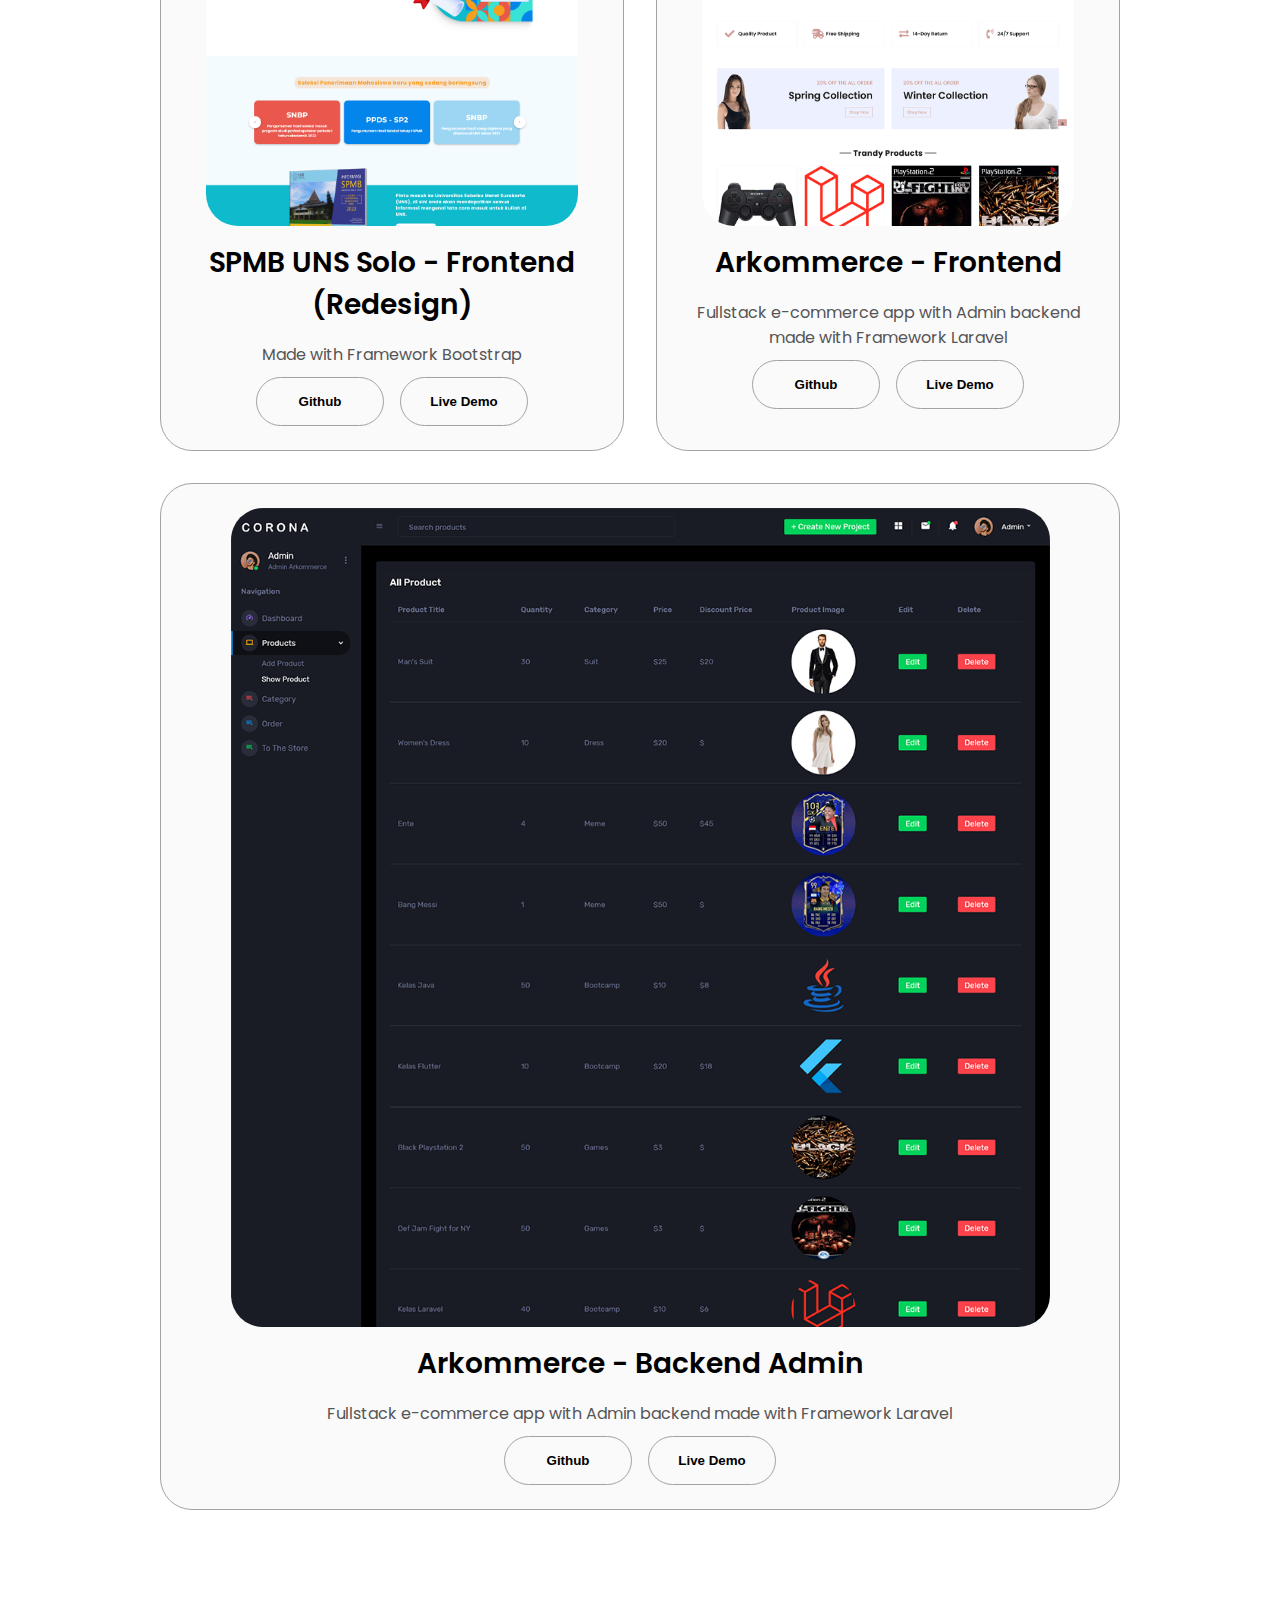
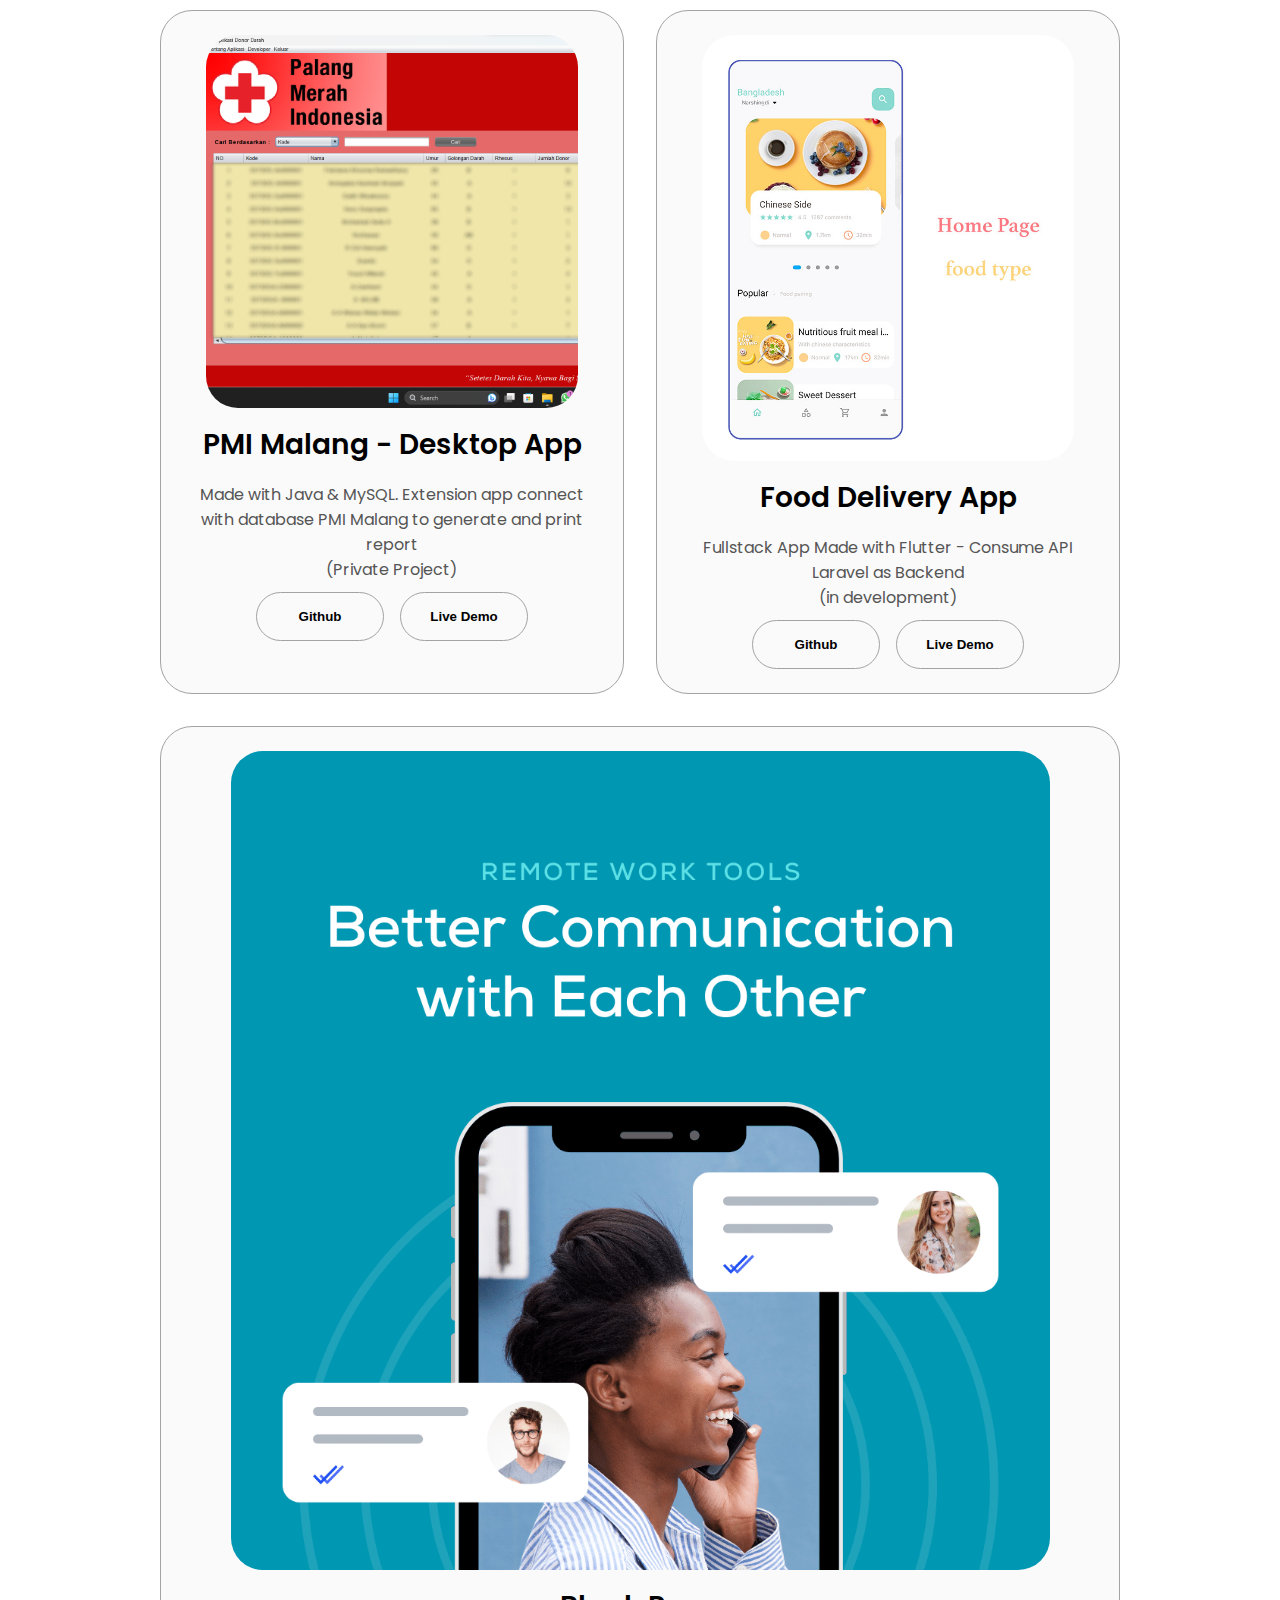
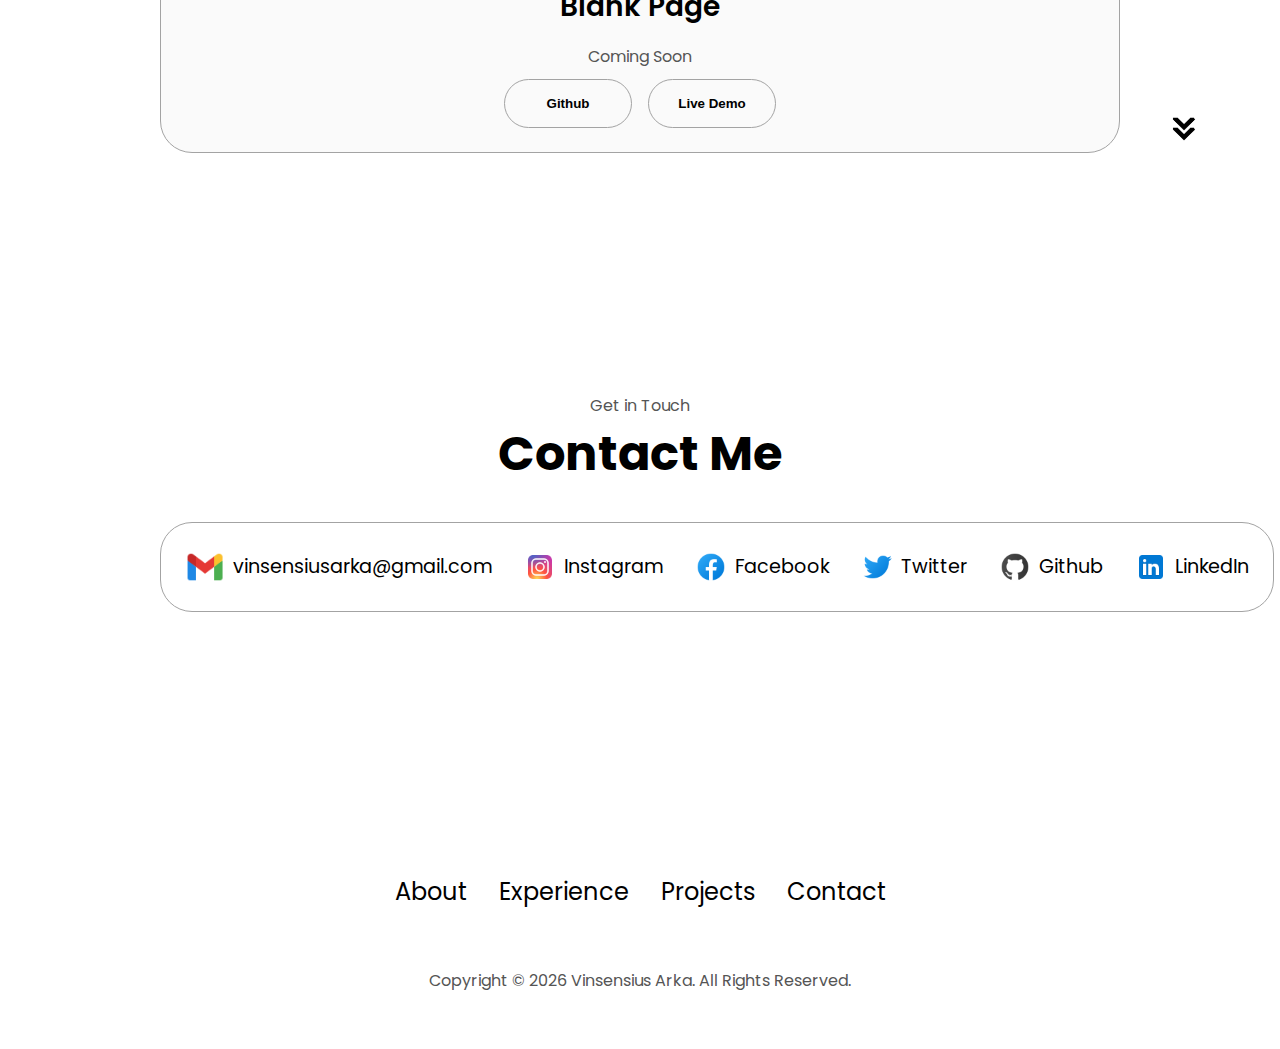
==== commit 279e7fa8: "Change Crisp to Whatsapp button" ====
--- a/index.html
+++ b/index.html
@@ -4,7 +4,7 @@
     <meta charset="UTF-8" />
     <meta http-equiv="X-UA-Compatible" content="IE=edge" />
     <meta name="viewport" content="width=device-width, initial-scale=1.0" />
-    <title>Vinsensius Arka</title>
+    <title>Vinsensius Arka Biwara Adi</title>
     <link rel="shortcut icon" href="./assets/favicon.ico" type="image/x-icon">
     <link rel="stylesheet" href="style.css" />
     <link rel="stylesheet" href="mediaqueries.css" />
@@ -561,6 +561,10 @@
       </div>
     </section>
     <footer>
+      <link rel="stylesheet" href="https://maxcdn.bootstrapcdn.com/font-awesome/4.5.0/css/font-awesome.min.css">
+        <a href="https://api.whatsapp.com/send?phone=6285179793167" class="float" target="_blank">
+          <i class="fa fa-whatsapp my-float"></i>
+        </a>
       <nav>
         <div class="nav-links-container">
           <ul class="nav-links">
--- a/style.css
+++ b/style.css
@@ -536,4 +536,28 @@
 .text_sorry{
   margin: -100px auto;
   max-width: 460px;
+}
+
+.text_sorry{
+  margin: -100px auto;
+  max-width: 460px;
+}
+
+.float{
+	position:fixed;
+	width:60px;
+	height:60px;
+	bottom:40px;
+	right:40px;
+	background-color:#25d366;
+	color:#FFF;
+	border-radius:50px;
+	text-align:center;
+  font-size:30px;
+	box-shadow: 2px 2px 3px #999;
+  z-index:100;
+}
+
+.my-float{
+	margin-top:16px;
 }